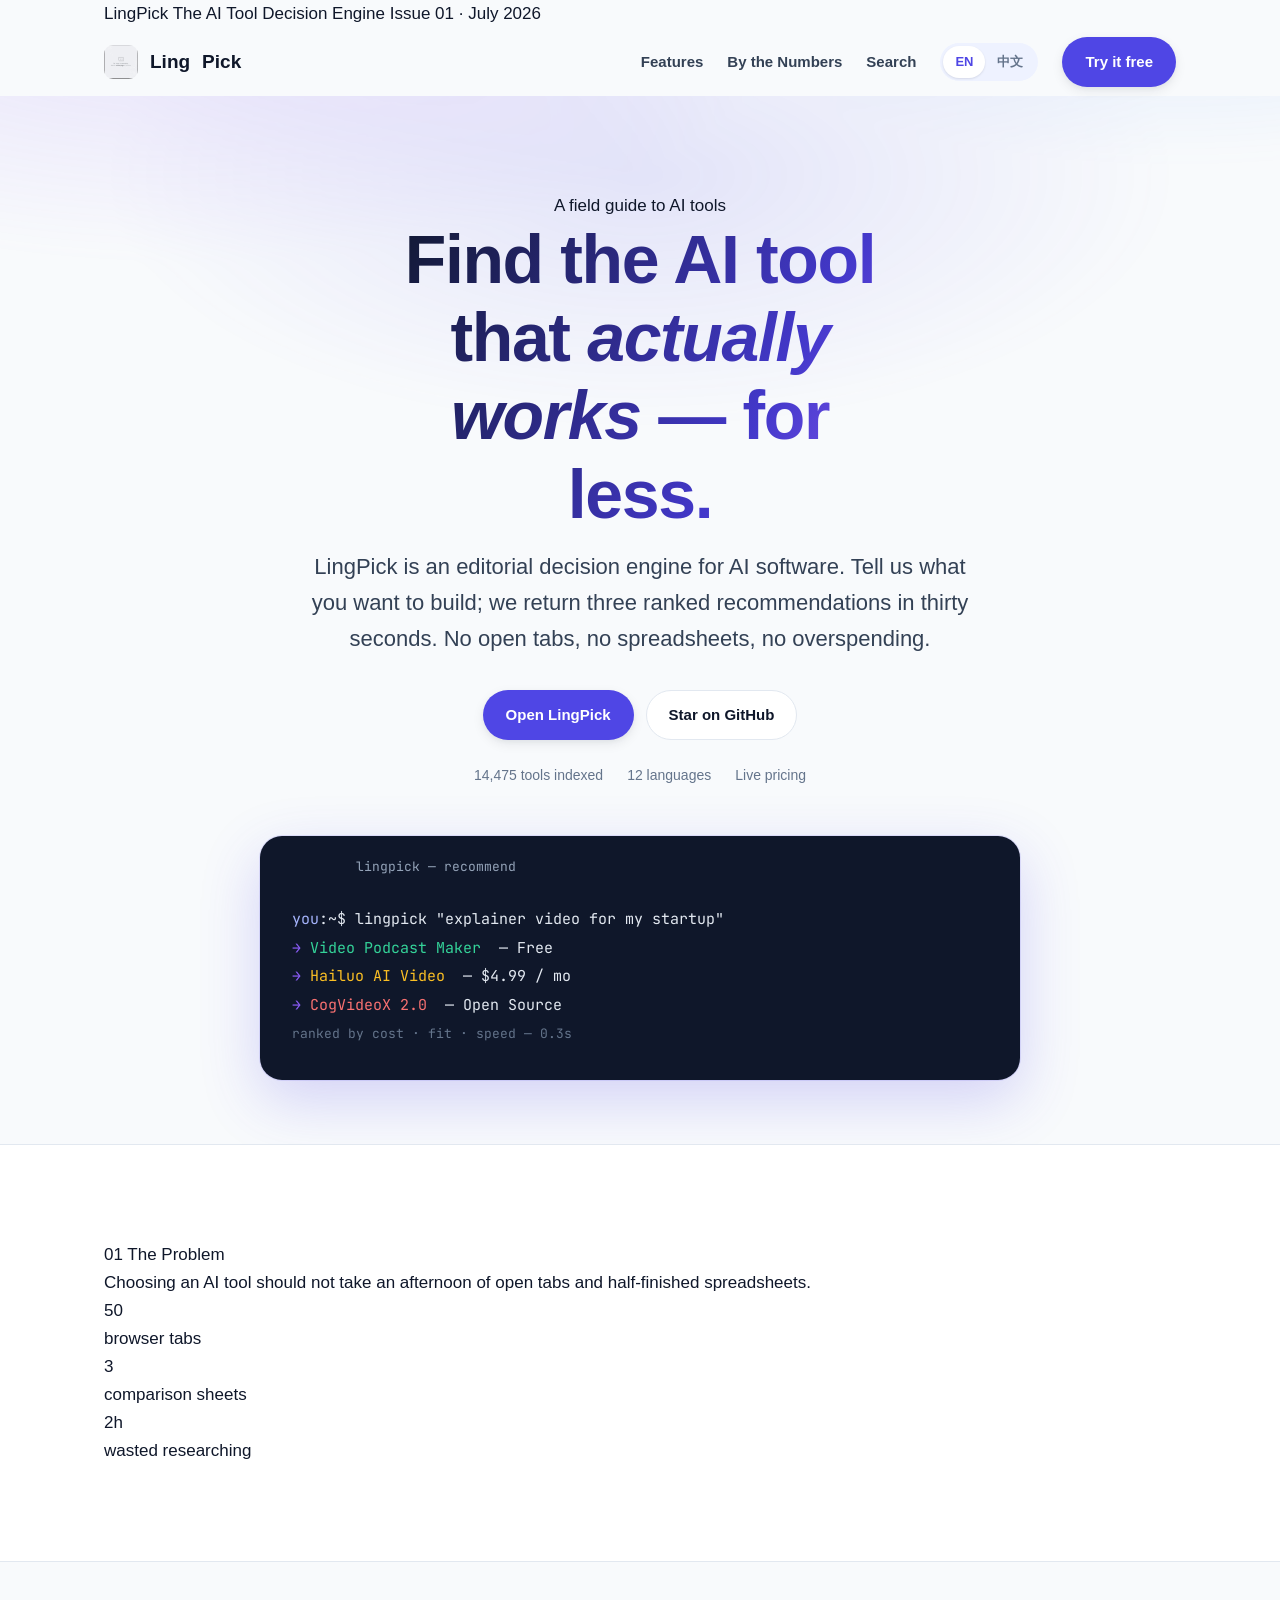
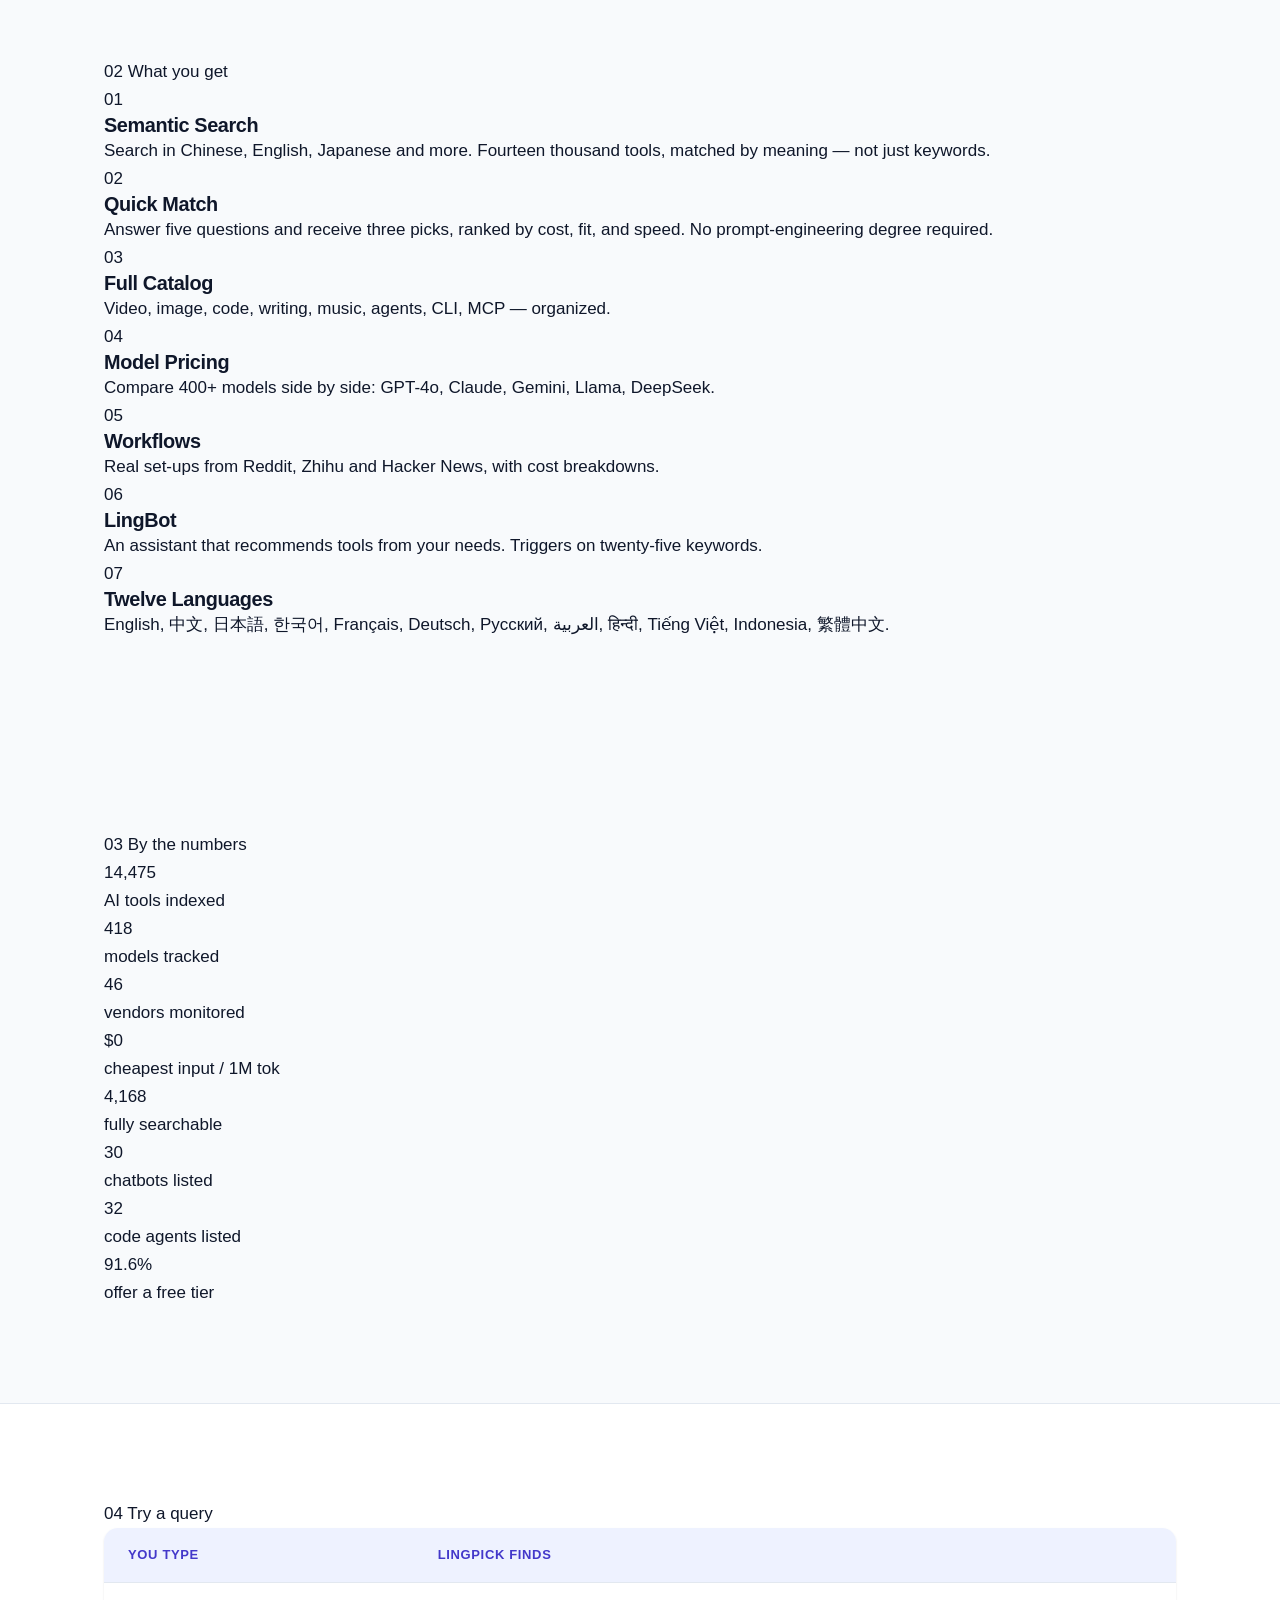
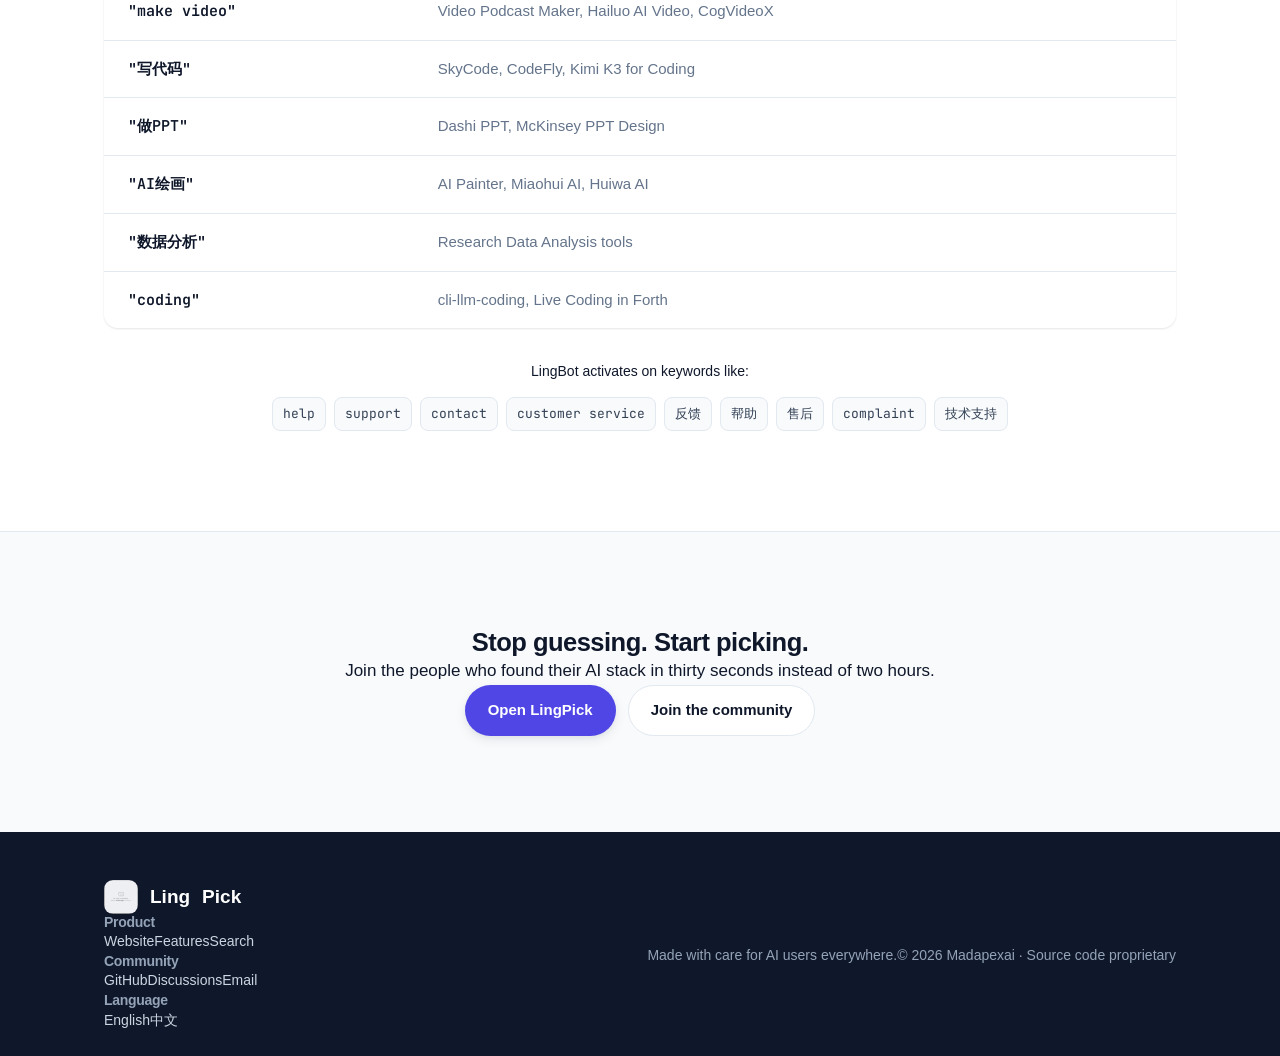
==== index.html @ 7d411f9d "Redesign: editorial magazine layout with anti-slop skills" ====
<!DOCTYPE html>
<html lang="en">
<head>
  <meta charset="UTF-8" />
  <meta name="viewport" content="width=device-width, initial-scale=1.0" />
  <title>LingPick — The AI Tool Decision Engine</title>
  <meta name="description" content="LingPick is an editorial guide to the AI tools that actually work. Search 14,000+ tools, compare 400+ model prices, and get ranked picks in 30 seconds." />
  <meta name="keywords" content="AI tools, AI directory, model pricing, Claude, GPT-4, Gemini, DeepSeek, AI agent, LingPick" />
  <meta name="author" content="Madapexai" />
  <meta name="color-scheme" content="light" />

  <meta property="og:type" content="website" />
  <meta property="og:site_name" content="LingPick" />
  <meta property="og:title" content="LingPick — The AI Tool Decision Engine" />
  <meta property="og:description" content="14,000+ AI tools. 30 seconds. Your perfect match. An editorial guide to the tools that actually work." />
  <meta property="og:url" content="https://madapexai.github.io/lingpick/" />
  <meta property="og:image" content="https://madapexai.github.io/lingpick/assets/img/logo.png" />
  <meta property="og:locale" content="en_US" />
  <meta name="twitter:card" content="summary_large_image" />
  <meta name="twitter:title" content="LingPick — The AI Tool Decision Engine" />
  <meta name="twitter:description" content="14,000+ AI tools. 30 seconds. Your perfect match." />
  <meta name="twitter:image" content="https://madapexai.github.io/lingpick/assets/img/logo.png" />
  <link rel="canonical" href="https://madapexai.github.io/lingpick/" />
  <link rel="icon" type="image/png" href="./assets/img/logo.png" />

  <link rel="preconnect" href="https://fonts.googleapis.com" />
  <link rel="preconnect" href="https://fonts.gstatic.com" crossorigin />
  <link href="https://fonts.googleapis.com/css2?family=Playfair+Display:ital,wght@0,500;0,700;0,800;0,900;1,500;1,700&family=Noto+Serif+SC:wght@600;700;900&family=JetBrains+Mono:wght@400;500&display=swap" rel="stylesheet" />
  <link rel="stylesheet" href="./assets/css/style.css" />
</head>
<body>
  <a class="skip-link" href="#main">Skip to content</a>

  <!-- Masthead -->
  <header class="masthead">
    <div class="container masthead-top">
      <span>LingPick</span>
      <span class="center">The AI Tool Decision Engine</span>
      <span>Issue 01 · July 2026</span>
    </div>
    <div class="container nav-inner">
      <a class="brand" href="./index.html" aria-label="LingPick home">
        <img src="./assets/img/logo.png" alt="LingPick logo" width="30" height="30" />
        Ling<b>Pick</b>
      </a>
      <nav class="nav-links" aria-label="Primary">
        <a class="link" href="#features">Features</a>
        <a class="link" href="#data">By the Numbers</a>
        <a class="link" href="#examples">Search</a>
        <span class="lang-switch" role="group" aria-label="Language">
          <a href="./index.html" class="active" aria-current="page">EN</a>
          <a href="./zh.html">中文</a>
        </span>
        <a class="btn btn-primary" href="https://madapexai.com" target="_blank" rel="noopener">Try it free</a>
      </nav>
    </div>
  </header>

  <main id="main">
    <!-- Hero -->
    <section class="hero">
      <div class="container">
        <span class="kicker reveal">A field guide to AI tools</span>
        <h1 class="reveal">Find the AI tool that <em>actually works</em> — for less.</h1>
        <p class="lede reveal">LingPick is an editorial decision engine for AI software. Tell us what you want to build; we return three ranked recommendations in thirty seconds. No open tabs, no spreadsheets, no overspending.</p>
        <div class="hero-cta reveal">
          <a class="btn btn-primary" href="https://madapexai.com" target="_blank" rel="noopener">Open LingPick</a>
          <a class="btn btn-ghost" href="https://github.com/Madapexai/lingpick" target="_blank" rel="noopener">Star on GitHub</a>
        </div>
        <div class="hero-meta reveal">
          <span>14,475 tools indexed</span>
          <span>12 languages</span>
          <span>Live pricing</span>
        </div>

        <!-- Faux-OS terminal -->
        <div class="terminal reveal" role="img" aria-label="Example LingPick recommendation">
          <div class="terminal-bar"><i></i><i></i><i></i><span class="title">lingpick — recommend</span></div>
          <div class="terminal-body">
            <span class="u">you</span>:~$ lingpick "explainer video for my startup"<br/>
            <span class="arrow">→</span> <span class="g1">Video Podcast Maker</span> &nbsp;— Free<br/>
            <span class="arrow">→</span> <span class="g2">Hailuo AI Video</span> &nbsp;— $4.99 / mo<br/>
            <span class="arrow">→</span> <span class="g3">CogVideoX 2.0</span> &nbsp;— Open Source<br/>
            <span class="note">ranked by cost · fit · speed — 0.3s</span>
          </div>
        </div>
      </div>
    </section>

    <!-- 01 Problem -->
    <section class="problem">
      <div class="container">
        <div class="section-label reveal"><span class="num">01</span> The Problem <span class="rule"></span></div>
        <p class="pull reveal">Choosing an AI tool should not take an afternoon of open tabs and half-finished spreadsheets.</p>
        <div class="stats-row reveal">
          <div><div class="big">50</div><div class="lbl">browser tabs</div></div>
          <div><div class="big">3</div><div class="lbl">comparison sheets</div></div>
          <div><div class="big">2h</div><div class="lbl">wasted researching</div></div>
        </div>
      </div>
    </section>

    <!-- 02 Features -->
    <section id="features" class="features">
      <div class="container">
        <div class="section-label reveal"><span class="num">02</span> What you get <span class="rule"></span></div>
        <div class="bento">
          <article class="card span3 reveal"><span class="ix">01</span><h3>Semantic Search</h3><p>Search in Chinese, English, Japanese and more. Fourteen thousand tools, matched by meaning — not just keywords.</p></article>
          <article class="card span3 reveal"><span class="ix">02</span><h3>Quick Match</h3><p>Answer five questions and receive three picks, ranked by cost, fit, and speed. No prompt-engineering degree required.</p></article>
          <article class="card span2 reveal"><span class="ix">03</span><h3>Full Catalog</h3><p>Video, image, code, writing, music, agents, CLI, MCP — organized.</p></article>
          <article class="card span2 reveal"><span class="ix">04</span><h3>Model Pricing</h3><p>Compare 400+ models side by side: GPT-4o, Claude, Gemini, Llama, DeepSeek.</p></article>
          <article class="card span2 reveal"><span class="ix">05</span><h3>Workflows</h3><p>Real set-ups from Reddit, Zhihu and Hacker News, with cost breakdowns.</p></article>
          <article class="card span3 reveal"><span class="ix">06</span><h3>LingBot</h3><p>An assistant that recommends tools from your needs. Triggers on twenty-five keywords.</p></article>
          <article class="card span3 reveal"><span class="ix">07</span><h3>Twelve Languages</h3><p>English, 中文, 日本語, 한국어, Français, Deutsch, Русский, العربية, हिन्दी, Tiếng Việt, Indonesia, 繁體中文.</p></article>
        </div>
      </div>
    </section>

    <!-- 03 Data band -->
    <section id="data" class="data-band">
      <div class="container">
        <div class="section-label reveal"><span class="num">03</span> By the numbers <span class="rule"></span></div>
        <div class="data-grid reveal">
          <div><div class="num">14,475</div><div class="cap">AI tools indexed</div></div>
          <div><div class="num">418</div><div class="cap">models tracked</div></div>
          <div><div class="num">46</div><div class="cap">vendors monitored</div></div>
          <div><div class="num">$0</div><div class="cap">cheapest input / 1M tok</div></div>
        </div>
        <div class="data-grid row2 reveal">
          <div><div class="num">4,168</div><div class="cap">fully searchable</div></div>
          <div><div class="num">30</div><div class="cap">chatbots listed</div></div>
          <div><div class="num">32</div><div class="cap">code agents listed</div></div>
          <div><div class="num">91.6%</div><div class="cap">offer a free tier</div></div>
        </div>
      </div>
    </section>

    <!-- 04 Examples -->
    <section id="examples" class="examples">
      <div class="container">
        <div class="section-label reveal"><span class="num">04</span> Try a query <span class="rule"></span></div>
        <div class="reveal">
          <table class="ex-table">
            <thead><tr><th>You type</th><th>LingPick finds</th></tr></thead>
            <tbody>
              <tr><td class="q">"make video"</td><td class="a">Video Podcast Maker, Hailuo AI Video, CogVideoX</td></tr>
              <tr><td class="q">"写代码"</td><td class="a">SkyCode, CodeFly, Kimi K3 for Coding</td></tr>
              <tr><td class="q">"做PPT"</td><td class="a">Dashi PPT, McKinsey PPT Design</td></tr>
              <tr><td class="q">"AI绘画"</td><td class="a">AI Painter, Miaohui AI, Huiwa AI</td></tr>
              <tr><td class="q">"数据分析"</td><td class="a">Research Data Analysis tools</td></tr>
              <tr><td class="q">"coding"</td><td class="a">cli-llm-coding, Live Coding in Forth</td></tr>
            </tbody>
          </table>
        </div>
        <div class="keywords reveal">
          <p style="color:var(--muted);margin-bottom:10px;font-size:14px;">LingBot activates on keywords like:</p>
          <span class="k">help</span><span class="k">support</span><span class="k">contact</span><span class="k">customer service</span><span class="k">反馈</span><span class="k">帮助</span><span class="k">售后</span><span class="k">complaint</span><span class="k">技术支持</span>
        </div>
      </div>
    </section>

    <!-- CTA -->
    <section class="cta">
      <div class="container">
        <div class="cta-inner reveal">
          <h2>Stop guessing. Start picking.</h2>
          <p>Join the people who found their AI stack in thirty seconds instead of two hours.</p>
          <div class="hero-cta">
            <a class="btn btn-primary" href="https://madapexai.com" target="_blank" rel="noopener">Open LingPick</a>
            <a class="btn btn-ghost" href="https://github.com/Madapexai/lingpick/discussions" target="_blank" rel="noopener">Join the community</a>
          </div>
        </div>
      </div>
    </section>
  </main>

  <footer class="footer">
    <div class="container">
      <div class="top">
        <a class="brand" href="./index.html"><img src="./assets/img/logo.png" alt="LingPick logo" width="26" height="26" /> Ling<b>Pick</b></a>
        <div class="cols">
          <div class="col"><h4>Product</h4><a href="https://madapexai.com" target="_blank" rel="noopener">Website</a><a href="#features">Features</a><a href="#examples">Search</a></div>
          <div class="col"><h4>Community</h4><a href="https://github.com/Madapexai/lingpick" target="_blank" rel="noopener">GitHub</a><a href="https://github.com/Madapexai/lingpick/discussions" target="_blank" rel="noopener">Discussions</a><a href="mailto:contact@madapexai.com">Email</a></div>
          <div class="col"><h4>Language</h4><a href="./index.html">English</a><a href="./zh.html">中文</a></div>
        </div>
      </div>
      <div class="rule"></div>
      <div class="bottom"><span>Made with care for AI users everywhere.</span><span>&copy; 2026 Madapexai &middot; Source code proprietary</span></div>
    </div>
  </footer>
  <script src="./assets/js/main.js"></script>
</body>
</html>
---- assets/css/style.css ----
/* =========================================================
   LingPick — Landing Page
   Design system built with UI Skills principles:
   - baseline-ui: consistent 8px spacing, clear type hierarchy
   - accessibility: semantic, focusable, high contrast
   - motion: transform/opacity only, reduced-motion safe
   ========================================================= */

:root {
  /* Color tokens */
  --indigo-600: #4F46E5;
  --indigo-500: #6366F1;
  --indigo-700: #4338CA;
  --violet-500: #8B5CF6;
  --blue-500: #3B82F6;
  --ink-900: #0F172A;
  --ink-700: #334155;
  --ink-500: #64748B;
  --ink-300: #CBD5E1;
  --paper: #FFFFFF;
  --bg: #F8FAFC;
  --bg-soft: #EEF2FF;
  --line: #E2E8F0;
  --success: #10B981;
  --warn: #F59E0B;

  /* Spacing scale (8px grid) */
  --s-1: 4px;
  --s-2: 8px;
  --s-3: 12px;
  --s-4: 16px;
  --s-5: 24px;
  --s-6: 32px;
  --s-7: 48px;
  --s-8: 64px;
  --s-9: 96px;

  --radius-sm: 8px;
  --radius: 14px;
  --radius-lg: 22px;
  --radius-full: 999px;

  --shadow-sm: 0 1px 2px rgba(15, 23, 42, .06), 0 1px 3px rgba(15, 23, 42, .05);
  --shadow-md: 0 4px 12px rgba(15, 23, 42, .08), 0 2px 4px rgba(15, 23, 42, .04);
  --shadow-lg: 0 18px 48px rgba(79, 70, 229, .16), 0 8px 20px rgba(15, 23, 42, .08);
  --shadow-glow: 0 0 0 1px rgba(79, 70, 229, .12), 0 20px 60px rgba(79, 70, 229, .22);

  --maxw: 1120px;
  --font: "Inter", -apple-system, BlinkMacSystemFont, "Segoe UI", "PingFang SC",
    "Hiragino Sans GB", "Microsoft YaHei", "Noto Sans CJK SC", sans-serif;
  --mono: "JetBrains Mono", "SFMono-Regular", Menlo, Consolas, monospace;
}

/* ---------- Reset ---------- */
*, *::before, *::after { box-sizing: border-box; }
html { -webkit-text-size-adjust: 100%; scroll-behavior: smooth; }
@media (prefers-reduced-motion: reduce) {
  html { scroll-behavior: auto; }
}
body {
  margin: 0;
  font-family: var(--font);
  color: var(--ink-900);
  background: var(--bg);
  line-height: 1.65;
  font-size: 17px;
  -webkit-font-smoothing: antialiased;
  text-rendering: optimizeLegibility;
}
img { max-width: 100%; display: block; }
a { color: inherit; text-decoration: none; }
h1, h2, h3, h4 { margin: 0; line-height: 1.15; letter-spacing: -0.02em; font-weight: 800; }
p { margin: 0; }
ul { margin: 0; padding: 0; list-style: none; }

/* ---------- Accessibility ---------- */
.skip-link {
  position: absolute; left: var(--s-3); top: -100px;
  background: var(--indigo-600); color: #fff; padding: var(--s-2) var(--s-4);
  border-radius: var(--radius-sm); z-index: 200; transition: top .2s ease;
}
.skip-link:focus { top: var(--s-3); }
:focus-visible {
  outline: 3px solid var(--indigo-500);
  outline-offset: 2px;
  border-radius: 6px;
}
.visually-hidden {
  position: absolute; width: 1px; height: 1px; padding: 0; margin: -1px;
  overflow: hidden; clip: rect(0 0 0 0); white-space: nowrap; border: 0;
}

/* ---------- Layout ---------- */
.container { max-width: var(--maxw); margin: 0 auto; padding: 0 var(--s-5); }
section { padding: var(--s-9) 0; }
.section-head { max-width: 720px; margin: 0 auto var(--s-7); text-align: center; }
.eyebrow {
  display: inline-flex; align-items: center; gap: var(--s-2);
  font-size: 13px; font-weight: 700; letter-spacing: .08em; text-transform: uppercase;
  color: var(--indigo-600); background: var(--bg-soft);
  padding: var(--s-2) var(--s-3); border-radius: var(--radius-full);
}

/* ---------- Navbar ---------- */
.nav {
  position: sticky; top: 0; z-index: 100;
  backdrop-filter: saturate(180%) blur(12px);
  background: rgba(248, 250, 252, .82);
  border-bottom: 1px solid rgba(226, 232, 240, .7);
}
.nav-inner { display: flex; align-items: center; justify-content: space-between; height: 68px; }
.brand { display: flex; align-items: center; gap: var(--s-3); font-weight: 800; font-size: 19px; }
.brand img { width: 34px; height: 34px; border-radius: 9px; }
.brand .dot { color: var(--indigo-600); }
.nav-links { display: flex; align-items: center; gap: var(--s-5); }
.nav-links a.link { font-size: 15px; font-weight: 600; color: var(--ink-700); transition: color .18s ease; }
.nav-links a.link:hover { color: var(--indigo-600); }
.lang-switch { display: inline-flex; background: var(--bg-soft); border-radius: var(--radius-full); padding: 3px; }
.lang-switch a {
  font-size: 13px; font-weight: 700; padding: 5px 12px; border-radius: var(--radius-full);
  color: var(--ink-500); transition: all .18s ease;
}
.lang-switch a.active { background: #fff; color: var(--indigo-600); box-shadow: var(--shadow-sm); }
.btn {
  display: inline-flex; align-items: center; justify-content: center; gap: var(--s-2);
  font-weight: 700; font-size: 15px; padding: 12px 22px; border-radius: var(--radius-full);
  cursor: pointer; border: 1px solid transparent; transition: transform .15s ease, box-shadow .2s ease, background .2s ease;
}
.btn-primary { background: var(--indigo-600); color: #fff; box-shadow: var(--shadow-md); }
.btn-primary:hover { background: var(--indigo-700); transform: translateY(-1px); box-shadow: var(--shadow-lg); }
.btn-ghost { background: #fff; color: var(--ink-900); border-color: var(--line); }
.btn-ghost:hover { border-color: var(--indigo-500); color: var(--indigo-600); }

/* ---------- Hero ---------- */
.hero { position: relative; overflow: hidden; padding: var(--s-9) 0 var(--s-8); text-align: center; }
.hero::before {
  content: ""; position: absolute; inset: -20% -10% auto -10%; height: 720px; z-index: -1;
  background:
    radial-gradient(60% 60% at 20% 10%, rgba(139, 92, 246, .18), transparent 70%),
    radial-gradient(55% 55% at 85% 0%, rgba(59, 130, 246, .18), transparent 70%),
    radial-gradient(50% 50% at 50% 40%, rgba(79, 70, 229, .12), transparent 70%);
  filter: blur(8px);
}
.hero-badge {
  display: inline-flex; align-items: center; gap: var(--s-2); margin-bottom: var(--s-5);
  background: #fff; border: 1px solid var(--line); padding: 7px 15px; border-radius: var(--radius-full);
  font-size: 14px; font-weight: 600; color: var(--ink-700); box-shadow: var(--shadow-sm);
}
.hero-badge b { color: var(--indigo-600); }
.hero h1 {
  font-size: clamp(38px, 6vw, 68px);
  background: linear-gradient(120deg, var(--ink-900), var(--indigo-700) 70%, var(--violet-500));
  -webkit-background-clip: text; background-clip: text; color: transparent;
  margin: 0 auto var(--s-4); max-width: 14ch;
}
.hero .lede { font-size: clamp(18px, 2.4vw, 22px); color: var(--ink-700); max-width: 56ch; margin: 0 auto var(--s-6); }
.hero-cta { display: flex; gap: var(--s-3); justify-content: center; flex-wrap: wrap; }
.hero-meta { margin-top: var(--s-5); font-size: 14px; color: var(--ink-500); display: flex; gap: var(--s-5); justify-content: center; flex-wrap: wrap; }
.hero-meta span { display: inline-flex; align-items: center; gap: 6px; }
.hero-meta .ok { color: var(--success); font-weight: 700; }

/* ---------- Demo terminal ---------- */
.terminal {
  max-width: 760px; margin: var(--s-7) auto 0;
  background: #0F172A; border-radius: var(--radius-lg); padding: var(--s-2);
  box-shadow: var(--shadow-glow); text-align: left;
}
.terminal-bar { display: flex; align-items: center; gap: var(--s-2); padding: var(--s-3) var(--s-4); }
.terminal-bar i { width: 12px; height: 12px; border-radius: 50%; display: inline-block; }
.t-red { background: #FF5F56; } .t-yellow { background: #FFBD2E; } .t-green { background: #27C93F; }
.terminal-bar .title { margin-left: var(--s-3); color: #94A3B8; font-size: 13px; font-family: var(--mono); }
.terminal-body { font-family: var(--mono); font-size: 15px; padding: var(--s-4) var(--s-5) var(--s-5); color: #E2E8F0; line-height: 1.9; }
.terminal-body .u { color: #A5B4FC; }
.terminal-body .arrow { color: var(--violet-500); }
.terminal-body .g1 { color: #34D399; } .terminal-body .g2 { color: #FBBF24; } .terminal-body .g3 { color: #F87171; }
.terminal-body .note { color: #64748B; font-size: 13px; }
.type-cursor::after { content: "▋"; color: var(--indigo-500); animation: blink 1s steps(2) infinite; }
@keyframes blink { 50% { opacity: 0; } }

/* ---------- Problem ---------- */
.problem { background: #fff; border-top: 1px solid var(--line); border-bottom: 1px solid var(--line); }
.problem-grid { display: grid; grid-template-columns: repeat(3, 1fr); gap: var(--s-5); }
.stat-card {
  background: var(--bg); border: 1px solid var(--line); border-radius: var(--radius);
  padding: var(--s-5); text-align: center;
}
.stat-card .big { font-size: 44px; font-weight: 800; color: var(--ink-900); line-height: 1; }
.stat-card .lbl { color: var(--ink-500); font-size: 15px; margin-top: var(--s-2); }
.problem-quote { text-align: center; font-size: clamp(20px, 3vw, 26px); font-weight: 700; color: var(--ink-700); max-width: 22ch; margin: var(--s-7) auto 0; }
.problem-quote b { color: var(--indigo-600); }

/* ---------- Features ---------- */
.features-grid { display: grid; grid-template-columns: repeat(3, 1fr); gap: var(--s-5); }
.feature {
  background: #fff; border: 1px solid var(--line); border-radius: var(--radius-lg);
  padding: var(--s-6); transition: transform .2s ease, box-shadow .25s ease, border-color .2s ease;
}
.feature:hover { transform: translateY(-4px); box-shadow: var(--shadow-lg); border-color: rgba(79,70,229,.3); }
.feature .ico {
  width: 48px; height: 48px; border-radius: 12px; display: grid; place-items: center;
  background: linear-gradient(135deg, var(--indigo-600), var(--violet-500)); color: #fff; font-size: 22px;
  margin-bottom: var(--s-4); box-shadow: var(--shadow-md);
}
.feature h3 { font-size: 19px; margin-bottom: var(--s-2); }
.feature p { color: var(--ink-500); font-size: 15px; }

/* ---------- Stats band ---------- */
.stats-band { background: linear-gradient(120deg, var(--indigo-700), var(--violet-500)); color: #fff; border-radius: var(--radius-lg); }
.stats-band .container { padding-top: var(--s-7); padding-bottom: var(--s-7); }
.stats-band .grid { display: grid; grid-template-columns: repeat(4, 1fr); gap: var(--s-5); text-align: center; }
.stats-band .num { font-size: clamp(34px, 4.5vw, 48px); font-weight: 800; line-height: 1; }
.stats-band .cap { font-size: 14px; opacity: .9; margin-top: var(--s-2); }
.stats-band .row2 { display: grid; grid-template-columns: repeat(4, 1fr); gap: var(--s-5); text-align: center; margin-top: var(--s-6); padding-top: var(--s-6); border-top: 1px solid rgba(255,255,255,.18); }

/* ---------- Search examples ---------- */
.examples { background: #fff; border-top: 1px solid var(--line); border-bottom: 1px solid var(--line); }
.ex-table { width: 100%; border-collapse: collapse; overflow: hidden; border-radius: var(--radius); box-shadow: var(--shadow-sm); }
.ex-table th, .ex-table td { text-align: left; padding: var(--s-4) var(--s-5); border-bottom: 1px solid var(--line); font-size: 15px; }
.ex-table th { background: var(--bg-soft); color: var(--indigo-700); font-size: 13px; text-transform: uppercase; letter-spacing: .05em; }
.ex-table td.q { font-family: var(--mono); color: var(--ink-900); font-weight: 600; }
.ex-table td.a { color: var(--ink-500); }
.ex-table tr:last-child td { border-bottom: 0; }
.ex-table tbody tr:hover { background: var(--bg); }
.keywords { margin-top: var(--s-6); text-align: center; }
.keywords .k {
  display: inline-block; font-family: var(--mono); font-size: 13px; color: var(--ink-700);
  background: var(--bg); border: 1px solid var(--line); border-radius: var(--radius-sm);
  padding: 5px 10px; margin: 4px;
}

/* ---------- CTA ---------- */
.cta { text-align: center; }
.cta-card {
  background: linear-gradient(120deg, #0F172A, #312E81); color: #fff; border-radius: var(--radius-lg);
  padding: var(--s-9) var(--s-6); box-shadow: var(--shadow-lg); position: relative; overflow: hidden;
}
.cta-card::after {
  content: ""; position: absolute; right: -60px; top: -60px; width: 240px; height: 240px;
  background: radial-gradient(circle, rgba(139,92,246,.5), transparent 70%); filter: blur(10px);
}
.cta-card h2 { font-size: clamp(28px, 4vw, 40px); margin-bottom: var(--s-4); }
.cta-card p { color: #CBD5E1; max-width: 50ch; margin: 0 auto var(--s-6); font-size: 18px; }
.cta-card .hero-cta .btn-primary { background: #fff; color: var(--indigo-700); }
.cta-card .hero-cta .btn-primary:hover { background: var(--bg-soft); }
.cta-card .hero-cta .btn-ghost { background: transparent; color: #fff; border-color: rgba(255,255,255,.4); }

/* ---------- Footer ---------- */
.footer { background: #0F172A; color: #94A3B8; padding: var(--s-7) 0 var(--s-5); font-size: 14px; }
.footer .container { display: flex; flex-wrap: wrap; gap: var(--s-5); justify-content: space-between; align-items: center; }
.footer .brand { color: #fff; }
.footer a { color: #CBD5E1; }
.footer a:hover { color: #fff; }
.footer .links { display: flex; gap: var(--s-5); flex-wrap: wrap; }

/* ---------- Scroll reveal ---------- */
.reveal { opacity: 0; transform: translateY(18px); transition: opacity .6s ease, transform .6s ease; }
.reveal.in { opacity: 1; transform: none; }
@media (prefers-reduced-motion: reduce) {
  .reveal { opacity: 1; transform: none; transition: none; }
  .hero-badge, .feature { transition: none; }
}

/* ---------- Responsive ---------- */
@media (max-width: 860px) {
  .problem-grid, .features-grid, .stats-band .grid, .stats-band .row2 { grid-template-columns: 1fr 1fr; }
  .nav-links a.link { display: none; }
}
@media (max-width: 560px) {
  body { font-size: 16px; }
  section { padding: var(--s-8) 0; }
  .problem-grid, .features-grid, .stats-band .grid, .stats-band .row2 { grid-template-columns: 1fr; }
  .hero h1 { font-size: 40px; }
  .ex-table th, .ex-table td { padding: var(--s-3); font-size: 14px; }
}
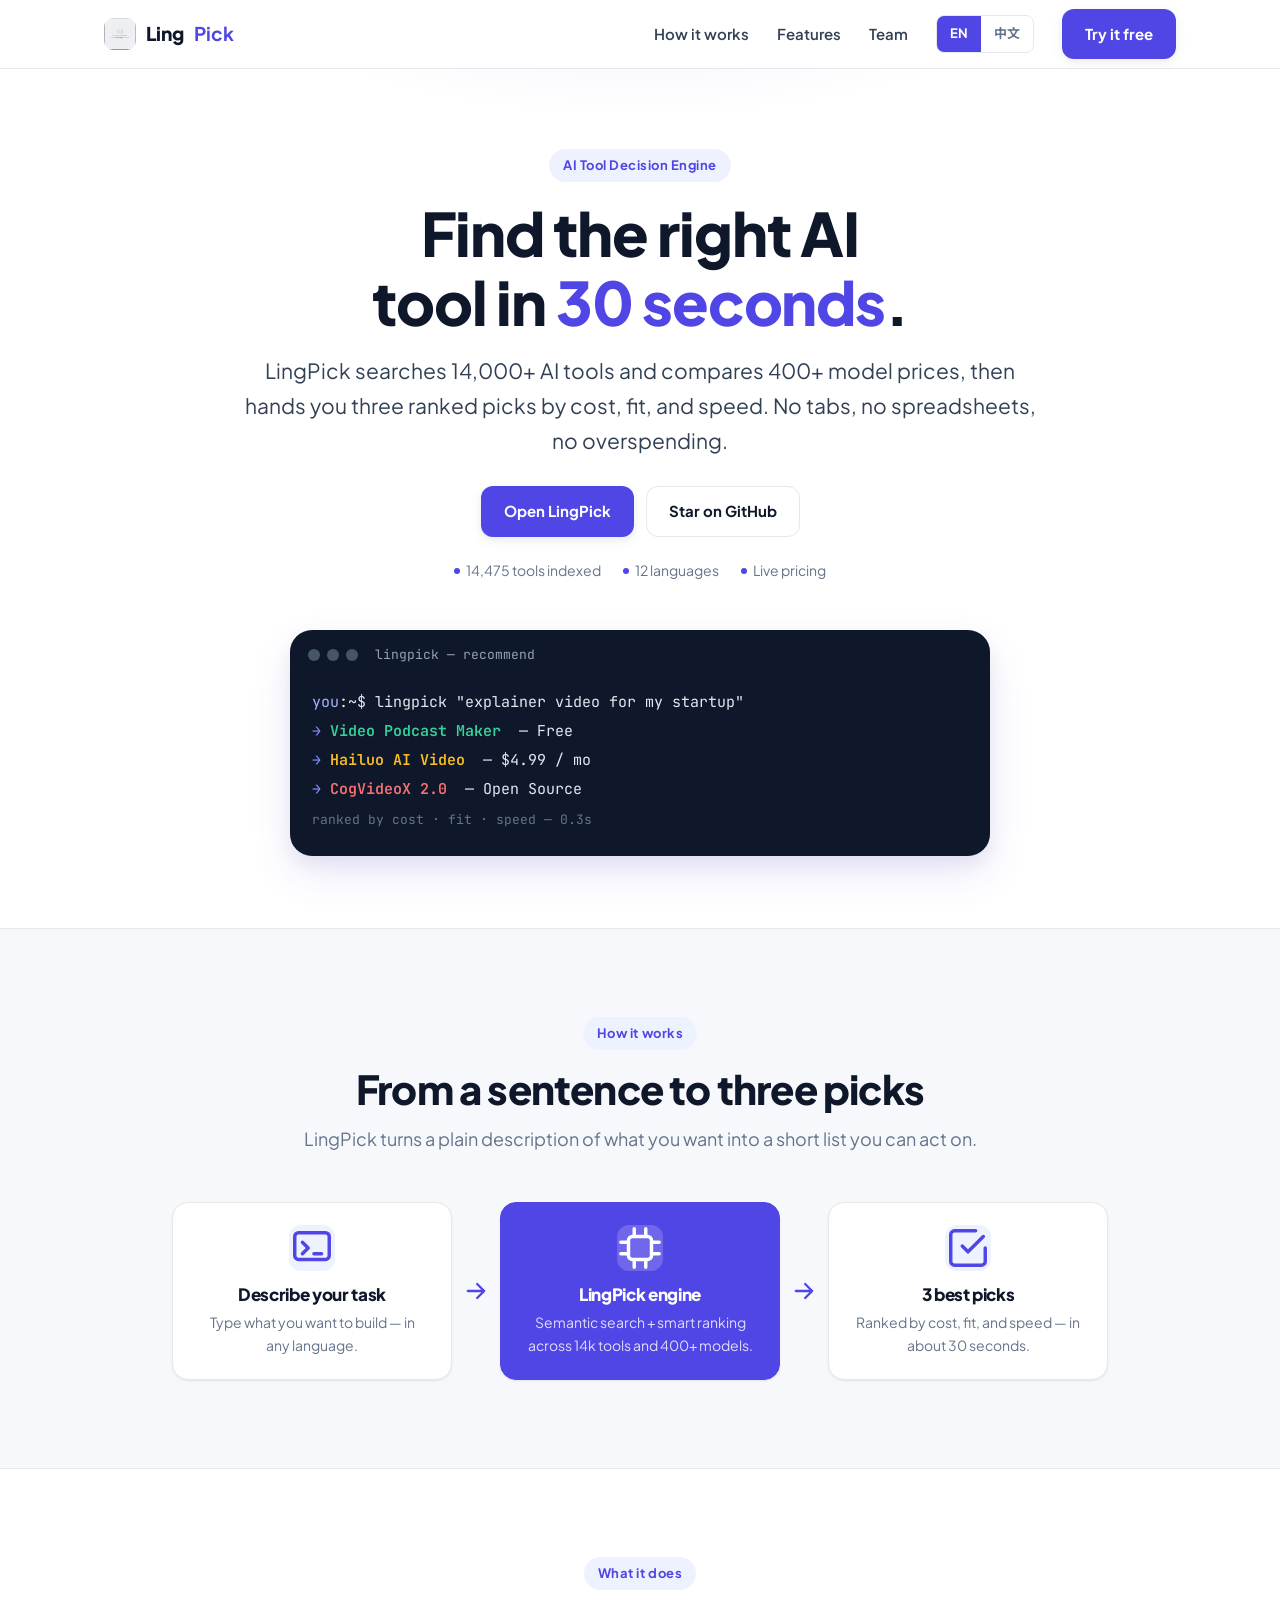
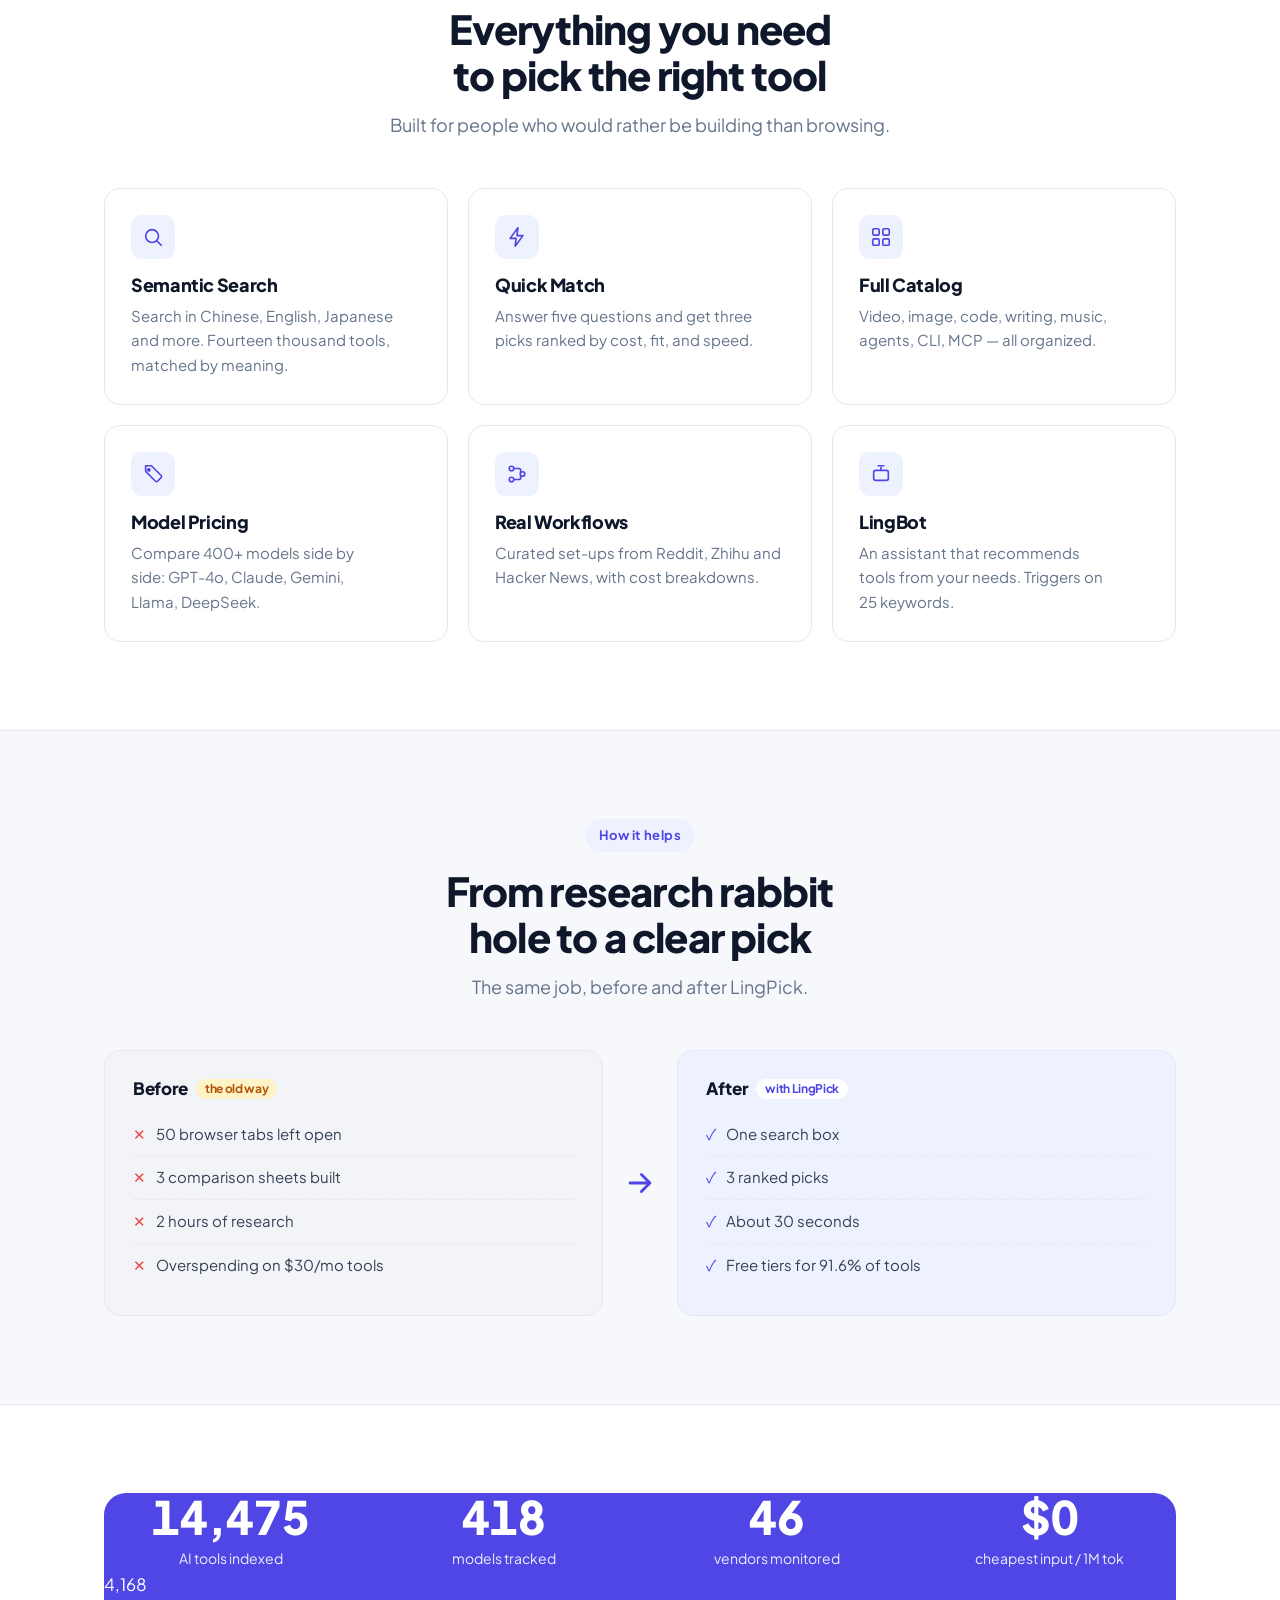
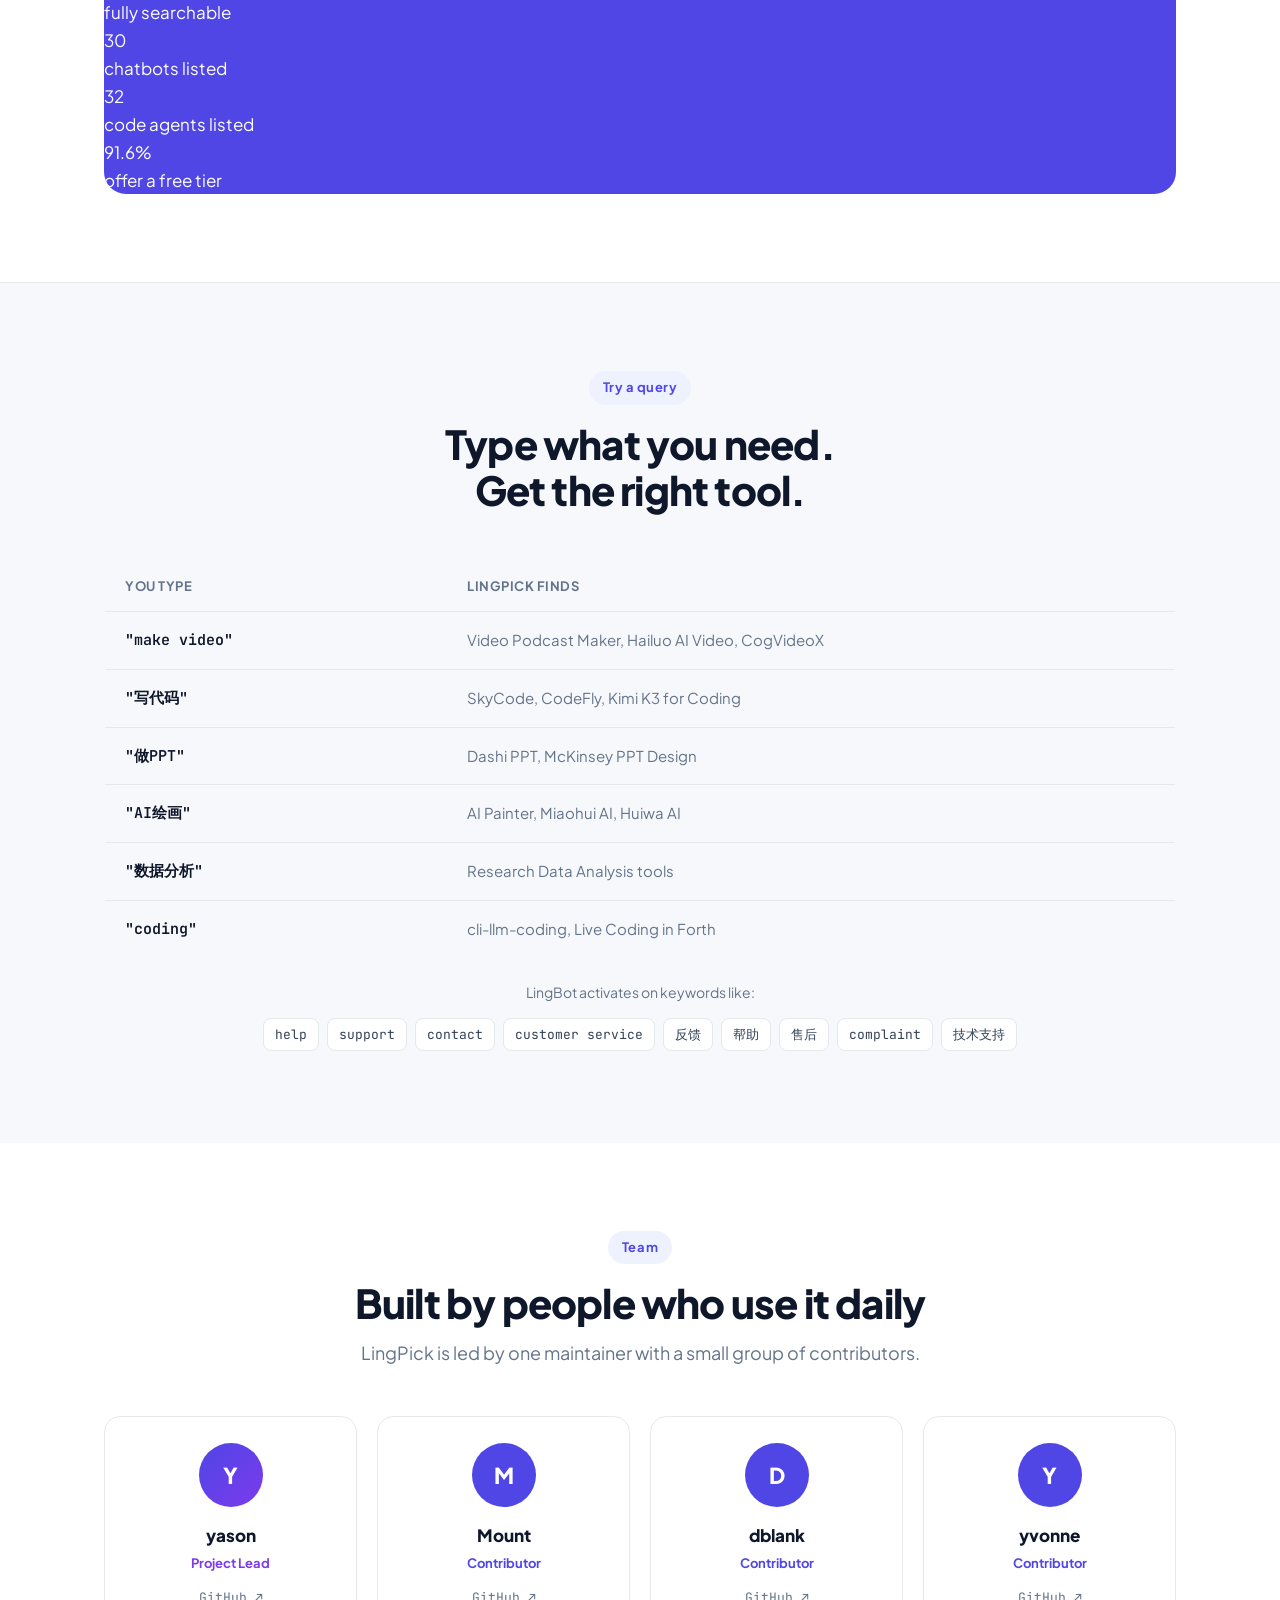
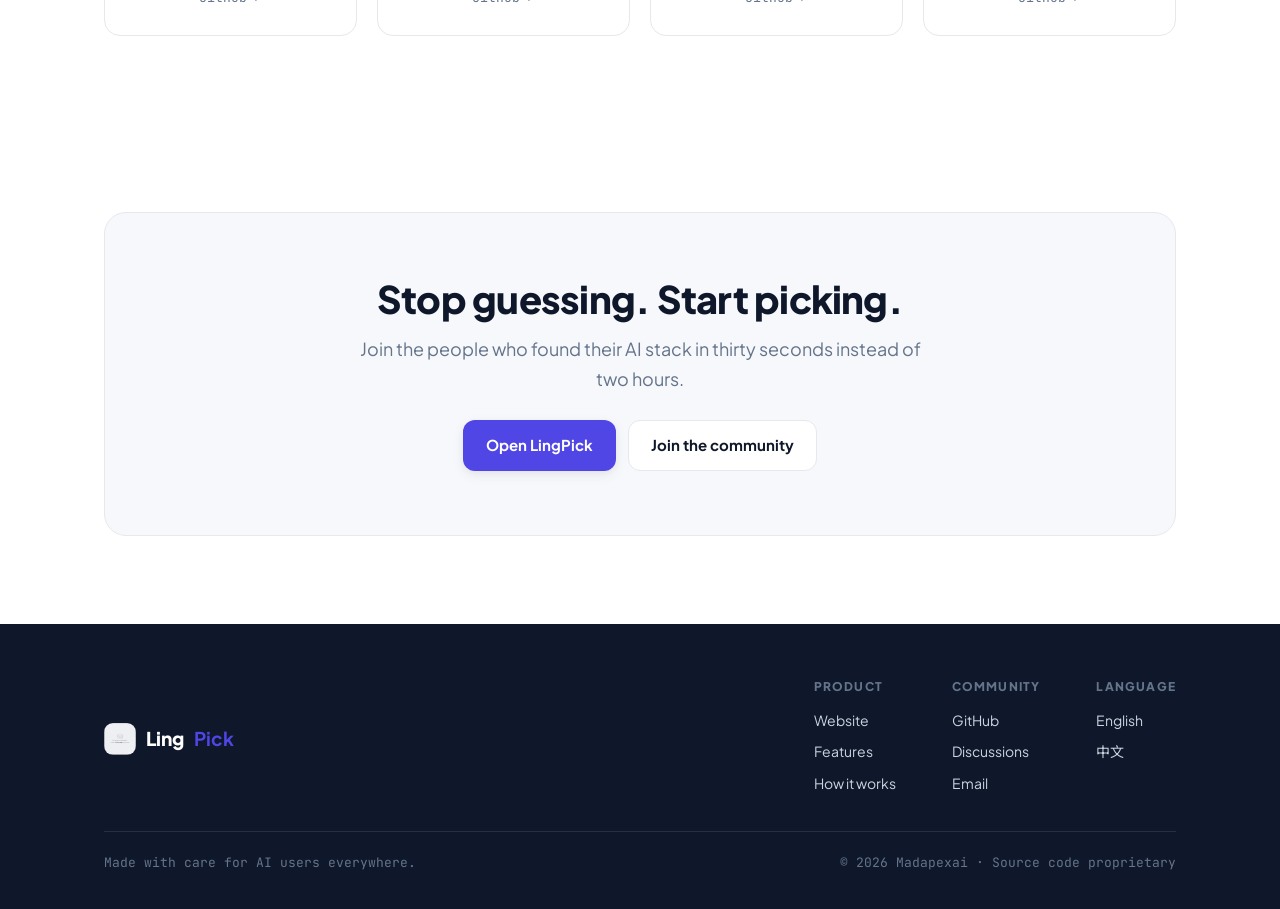
==== commit 20043f44: "Redesign: clean modern layout, pipeline diagram, before/after, team section, responsive H5" ====
--- a/index.html
+++ b/index.html
@@ -4,7 +4,7 @@
   <meta charset="UTF-8" />
   <meta name="viewport" content="width=device-width, initial-scale=1.0" />
   <title>LingPick — The AI Tool Decision Engine</title>
-  <meta name="description" content="LingPick is an editorial guide to the AI tools that actually work. Search 14,000+ tools, compare 400+ model prices, and get ranked picks in 30 seconds." />
+  <meta name="description" content="LingPick helps you find the right AI tool in 30 seconds. Search 14,000+ tools, compare 400+ model prices, and get ranked picks by cost, fit, and speed." />
   <meta name="keywords" content="AI tools, AI directory, model pricing, Claude, GPT-4, Gemini, DeepSeek, AI agent, LingPick" />
   <meta name="author" content="Madapexai" />
   <meta name="color-scheme" content="light" />
@@ -12,7 +12,7 @@
   <meta property="og:type" content="website" />
   <meta property="og:site_name" content="LingPick" />
   <meta property="og:title" content="LingPick — The AI Tool Decision Engine" />
-  <meta property="og:description" content="14,000+ AI tools. 30 seconds. Your perfect match. An editorial guide to the tools that actually work." />
+  <meta property="og:description" content="14,000+ AI tools. 30 seconds. Your perfect match. Find the right AI tool without the research rabbit hole." />
   <meta property="og:url" content="https://madapexai.github.io/lingpick/" />
   <meta property="og:image" content="https://madapexai.github.io/lingpick/assets/img/logo.png" />
   <meta property="og:locale" content="en_US" />
@@ -25,28 +25,22 @@
 
   <link rel="preconnect" href="https://fonts.googleapis.com" />
   <link rel="preconnect" href="https://fonts.gstatic.com" crossorigin />
-  <link href="https://fonts.googleapis.com/css2?family=Playfair+Display:ital,wght@0,500;0,700;0,800;0,900;1,500;1,700&family=Noto+Serif+SC:wght@600;700;900&family=JetBrains+Mono:wght@400;500&display=swap" rel="stylesheet" />
+  <link href="https://fonts.googleapis.com/css2?family=Plus+Jakarta+Sans:wght@400;500;600;700;800&family=Noto+Sans+SC:wght@400;500;700&family=JetBrains+Mono:wght@400;500&display=swap" rel="stylesheet" />
   <link rel="stylesheet" href="./assets/css/style.css" />
 </head>
 <body>
   <a class="skip-link" href="#main">Skip to content</a>
 
-  <!-- Masthead -->
-  <header class="masthead">
-    <div class="container masthead-top">
-      <span>LingPick</span>
-      <span class="center">The AI Tool Decision Engine</span>
-      <span>Issue 01 · July 2026</span>
-    </div>
+  <header class="nav">
     <div class="container nav-inner">
       <a class="brand" href="./index.html" aria-label="LingPick home">
-        <img src="./assets/img/logo.png" alt="LingPick logo" width="30" height="30" />
+        <img src="./assets/img/logo.png" alt="LingPick logo" width="32" height="32" />
         Ling<b>Pick</b>
       </a>
       <nav class="nav-links" aria-label="Primary">
+        <a class="link" href="#how">How it works</a>
         <a class="link" href="#features">Features</a>
-        <a class="link" href="#data">By the Numbers</a>
-        <a class="link" href="#examples">Search</a>
+        <a class="link" href="#team">Team</a>
         <span class="lang-switch" role="group" aria-label="Language">
           <a href="./index.html" class="active" aria-current="page">EN</a>
           <a href="./zh.html">中文</a>
@@ -60,20 +54,19 @@
     <!-- Hero -->
     <section class="hero">
       <div class="container">
-        <span class="kicker reveal">A field guide to AI tools</span>
-        <h1 class="reveal">Find the AI tool that <em>actually works</em> — for less.</h1>
-        <p class="lede reveal">LingPick is an editorial decision engine for AI software. Tell us what you want to build; we return three ranked recommendations in thirty seconds. No open tabs, no spreadsheets, no overspending.</p>
+        <span class="eyebrow reveal">AI Tool Decision Engine</span>
+        <h1 class="reveal">Find the right AI tool in <em>30 seconds</em>.</h1>
+        <p class="lede reveal">LingPick searches 14,000+ AI tools and compares 400+ model prices, then hands you three ranked picks by cost, fit, and speed. No tabs, no spreadsheets, no overspending.</p>
         <div class="hero-cta reveal">
           <a class="btn btn-primary" href="https://madapexai.com" target="_blank" rel="noopener">Open LingPick</a>
           <a class="btn btn-ghost" href="https://github.com/Madapexai/lingpick" target="_blank" rel="noopener">Star on GitHub</a>
         </div>
         <div class="hero-meta reveal">
-          <span>14,475 tools indexed</span>
-          <span>12 languages</span>
-          <span>Live pricing</span>
-        </div>
-
-        <!-- Faux-OS terminal -->
+          <span><span class="dot"></span> 14,475 tools indexed</span>
+          <span><span class="dot"></span> 12 languages</span>
+          <span><span class="dot"></span> Live pricing</span>
+        </div>
+
         <div class="terminal reveal" role="img" aria-label="Example LingPick recommendation">
           <div class="terminal-bar"><i></i><i></i><i></i><span class="title">lingpick — recommend</span></div>
           <div class="terminal-body">
@@ -87,58 +80,144 @@
       </div>
     </section>
 
-    <!-- 01 Problem -->
-    <section class="problem">
-      <div class="container">
-        <div class="section-label reveal"><span class="num">01</span> The Problem <span class="rule"></span></div>
-        <p class="pull reveal">Choosing an AI tool should not take an afternoon of open tabs and half-finished spreadsheets.</p>
-        <div class="stats-row reveal">
-          <div><div class="big">50</div><div class="lbl">browser tabs</div></div>
-          <div><div class="big">3</div><div class="lbl">comparison sheets</div></div>
-          <div><div class="big">2h</div><div class="lbl">wasted researching</div></div>
-        </div>
-      </div>
-    </section>
-
-    <!-- 02 Features -->
-    <section id="features" class="features">
-      <div class="container">
-        <div class="section-label reveal"><span class="num">02</span> What you get <span class="rule"></span></div>
-        <div class="bento">
-          <article class="card span3 reveal"><span class="ix">01</span><h3>Semantic Search</h3><p>Search in Chinese, English, Japanese and more. Fourteen thousand tools, matched by meaning — not just keywords.</p></article>
-          <article class="card span3 reveal"><span class="ix">02</span><h3>Quick Match</h3><p>Answer five questions and receive three picks, ranked by cost, fit, and speed. No prompt-engineering degree required.</p></article>
-          <article class="card span2 reveal"><span class="ix">03</span><h3>Full Catalog</h3><p>Video, image, code, writing, music, agents, CLI, MCP — organized.</p></article>
-          <article class="card span2 reveal"><span class="ix">04</span><h3>Model Pricing</h3><p>Compare 400+ models side by side: GPT-4o, Claude, Gemini, Llama, DeepSeek.</p></article>
-          <article class="card span2 reveal"><span class="ix">05</span><h3>Workflows</h3><p>Real set-ups from Reddit, Zhihu and Hacker News, with cost breakdowns.</p></article>
-          <article class="card span3 reveal"><span class="ix">06</span><h3>LingBot</h3><p>An assistant that recommends tools from your needs. Triggers on twenty-five keywords.</p></article>
-          <article class="card span3 reveal"><span class="ix">07</span><h3>Twelve Languages</h3><p>English, 中文, 日本語, 한국어, Français, Deutsch, Русский, العربية, हिन्दी, Tiếng Việt, Indonesia, 繁體中文.</p></article>
-        </div>
-      </div>
-    </section>
-
-    <!-- 03 Data band -->
-    <section id="data" class="data-band">
-      <div class="container">
-        <div class="section-label reveal"><span class="num">03</span> By the numbers <span class="rule"></span></div>
-        <div class="data-grid reveal">
-          <div><div class="num">14,475</div><div class="cap">AI tools indexed</div></div>
-          <div><div class="num">418</div><div class="cap">models tracked</div></div>
-          <div><div class="num">46</div><div class="cap">vendors monitored</div></div>
-          <div><div class="num">$0</div><div class="cap">cheapest input / 1M tok</div></div>
-        </div>
-        <div class="data-grid row2 reveal">
-          <div><div class="num">4,168</div><div class="cap">fully searchable</div></div>
-          <div><div class="num">30</div><div class="cap">chatbots listed</div></div>
-          <div><div class="num">32</div><div class="cap">code agents listed</div></div>
-          <div><div class="num">91.6%</div><div class="cap">offer a free tier</div></div>
-        </div>
-      </div>
-    </section>
-
-    <!-- 04 Examples -->
-    <section id="examples" class="examples">
-      <div class="container">
-        <div class="section-label reveal"><span class="num">04</span> Try a query <span class="rule"></span></div>
+    <!-- How it works -->
+    <section id="how" style="background:var(--bg-soft);border-top:1px solid var(--line);border-bottom:1px solid var(--line);">
+      <div class="container">
+        <div class="section-head reveal">
+          <span class="eyebrow">How it works</span>
+          <h2>From a sentence to three picks</h2>
+          <p>LingPick turns a plain description of what you want into a short list you can act on.</p>
+        </div>
+        <div class="pipeline reveal">
+          <div class="pipe-node">
+            <div class="ico" aria-hidden="true">
+              <svg viewBox="0 0 24 24" fill="none" stroke="currentColor" stroke-width="1.8" stroke-linecap="round" stroke-linejoin="round"><rect x="3" y="4" width="18" height="14" rx="2"/><path d="M7 9l3 3-3 3M13 15h4"/></svg>
+            </div>
+            <h3>Describe your task</h3>
+            <p>Type what you want to build — in any language.</p>
+          </div>
+          <div class="pipe-arrow" aria-hidden="true"><svg viewBox="0 0 24 24" fill="none" stroke="currentColor" stroke-width="2" stroke-linecap="round" stroke-linejoin="round"><path d="M5 12h14M13 6l6 6-6 6"/></svg></div>
+          <div class="pipe-node accent">
+            <div class="ico" aria-hidden="true">
+              <svg viewBox="0 0 24 24" fill="none" stroke="currentColor" stroke-width="1.8" stroke-linecap="round" stroke-linejoin="round"><rect x="6" y="6" width="12" height="12" rx="2"/><path d="M9 2v3M15 2v3M9 19v3M15 19v3M2 9h3M2 15h3M19 9h3M19 15h3"/></svg>
+            </div>
+            <h3>LingPick engine</h3>
+            <p>Semantic search + smart ranking across 14k tools and 400+ models.</p>
+          </div>
+          <div class="pipe-arrow" aria-hidden="true"><svg viewBox="0 0 24 24" fill="none" stroke="currentColor" stroke-width="2" stroke-linecap="round" stroke-linejoin="round"><path d="M5 12h14M13 6l6 6-6 6"/></svg></div>
+          <div class="pipe-node">
+            <div class="ico" aria-hidden="true">
+              <svg viewBox="0 0 24 24" fill="none" stroke="currentColor" stroke-width="1.8" stroke-linecap="round" stroke-linejoin="round"><path d="M9 11l3 3 8-8"/><path d="M21 12v7a2 2 0 0 1-2 2H5a2 2 0 0 1-2-2V5a2 2 0 0 1 2-2h11"/></svg>
+            </div>
+            <h3>3 best picks</h3>
+            <p>Ranked by cost, fit, and speed — in about 30 seconds.</p>
+          </div>
+        </div>
+      </div>
+    </section>
+
+    <!-- Features -->
+    <section id="features">
+      <div class="container">
+        <div class="section-head reveal">
+          <span class="eyebrow">What it does</span>
+          <h2>Everything you need to pick the right tool</h2>
+          <p>Built for people who would rather be building than browsing.</p>
+        </div>
+        <div class="features-grid">
+          <article class="card reveal">
+            <div class="ico" aria-hidden="true"><svg viewBox="0 0 24 24" fill="none" stroke="currentColor" stroke-width="1.8" stroke-linecap="round" stroke-linejoin="round"><circle cx="11" cy="11" r="7"/><path d="M21 21l-4.3-4.3"/></svg></div>
+            <h3>Semantic Search</h3>
+            <p>Search in Chinese, English, Japanese and more. Fourteen thousand tools, matched by meaning.</p>
+          </article>
+          <article class="card reveal">
+            <div class="ico" aria-hidden="true"><svg viewBox="0 0 24 24" fill="none" stroke="currentColor" stroke-width="1.8" stroke-linecap="round" stroke-linejoin="round"><path d="M13 2L4.5 13.5H11l-1 8.5 8.5-11.5H12l1-8.5z"/></svg></div>
+            <h3>Quick Match</h3>
+            <p>Answer five questions and get three picks ranked by cost, fit, and speed.</p>
+          </article>
+          <article class="card reveal">
+            <div class="ico" aria-hidden="true"><svg viewBox="0 0 24 24" fill="none" stroke="currentColor" stroke-width="1.8" stroke-linecap="round" stroke-linejoin="round"><rect x="3" y="3" width="7" height="7" rx="1.5"/><rect x="14" y="3" width="7" height="7" rx="1.5"/><rect x="3" y="14" width="7" height="7" rx="1.5"/><rect x="14" y="14" width="7" height="7" rx="1.5"/></svg></div>
+            <h3>Full Catalog</h3>
+            <p>Video, image, code, writing, music, agents, CLI, MCP — all organized.</p>
+          </article>
+          <article class="card reveal">
+            <div class="ico" aria-hidden="true"><svg viewBox="0 0 24 24" fill="none" stroke="currentColor" stroke-width="1.8" stroke-linecap="round" stroke-linejoin="round"><path d="M20.6 13.4 11 3.8A2 2 0 0 0 9.6 3H4v5.6a2 2 0 0 0 .8 1.4l9.6 9.6a2 2 0 0 0 2.8 0l3.6-3.6a2 2 0 0 0 0-2.6z"/><circle cx="7.5" cy="7.5" r="1.2" fill="currentColor"/></svg></div>
+            <h3>Model Pricing</h3>
+            <p>Compare 400+ models side by side: GPT-4o, Claude, Gemini, Llama, DeepSeek.</p>
+          </article>
+          <article class="card reveal">
+            <div class="ico" aria-hidden="true"><svg viewBox="0 0 24 24" fill="none" stroke="currentColor" stroke-width="1.8" stroke-linecap="round" stroke-linejoin="round"><circle cx="6" cy="6" r="2.5"/><circle cx="6" cy="18" r="2.5"/><circle cx="18" cy="12" r="2.5"/><path d="M8.5 6H14a2 2 0 0 1 2 2v2.5M8.5 18H14a2 2 0 0 0 2-2v-2.5"/></svg></div>
+            <h3>Real Workflows</h3>
+            <p>Curated set-ups from Reddit, Zhihu and Hacker News, with cost breakdowns.</p>
+          </article>
+          <article class="card reveal">
+            <div class="ico" aria-hidden="true"><svg viewBox="0 0 24 24" fill="none" stroke="currentColor" stroke-width="1.8" stroke-linecap="round" stroke-linejoin="round"><rect x="4" y="8" width="16" height="11" rx="2"/><path d="M12 8V5M9 3h6"/></svg></div>
+            <h3>LingBot</h3>
+            <p>An assistant that recommends tools from your needs. Triggers on 25 keywords.</p>
+          </article>
+        </div>
+      </div>
+    </section>
+
+    <!-- How it helps -->
+    <section style="background:var(--bg-soft);border-top:1px solid var(--line);border-bottom:1px solid var(--line);">
+      <div class="container">
+        <div class="section-head reveal">
+          <span class="eyebrow">How it helps</span>
+          <h2>From research rabbit hole to a clear pick</h2>
+          <p>The same job, before and after LingPick.</p>
+        </div>
+        <div class="compare reveal">
+          <div class="panel before">
+            <h3>Before <span class="tag">the old way</span></h3>
+            <ul>
+              <li><span class="x" aria-hidden="true">✕</span> 50 browser tabs left open</li>
+              <li><span class="x" aria-hidden="true">✕</span> 3 comparison sheets built</li>
+              <li><span class="x" aria-hidden="true">✕</span> 2 hours of research</li>
+              <li><span class="x" aria-hidden="true">✕</span> Overspending on $30/mo tools</li>
+            </ul>
+          </div>
+          <div class="compare-arrow" aria-hidden="true"><svg viewBox="0 0 24 24" fill="none" stroke="currentColor" stroke-width="2" stroke-linecap="round" stroke-linejoin="round"><path d="M5 12h14M13 6l6 6-6 6"/></svg></div>
+          <div class="panel after">
+            <h3>After <span class="tag">with LingPick</span></h3>
+            <ul>
+              <li><span class="check" aria-hidden="true">✓</span> One search box</li>
+              <li><span class="check" aria-hidden="true">✓</span> 3 ranked picks</li>
+              <li><span class="check" aria-hidden="true">✓</span> About 30 seconds</li>
+              <li><span class="check" aria-hidden="true">✓</span> Free tiers for 91.6% of tools</li>
+            </ul>
+          </div>
+        </div>
+      </div>
+    </section>
+
+    <!-- Stats -->
+    <section>
+      <div class="container">
+        <div class="stats-band reveal">
+          <div class="stats-grid">
+            <div><div class="num">14,475</div><div class="cap">AI tools indexed</div></div>
+            <div><div class="num">418</div><div class="cap">models tracked</div></div>
+            <div><div class="num">46</div><div class="cap">vendors monitored</div></div>
+            <div><div class="num">$0</div><div class="cap">cheapest input / 1M tok</div></div>
+          </div>
+          <div class="row2">
+            <div><div class="num">4,168</div><div class="cap">fully searchable</div></div>
+            <div><div class="num">30</div><div class="cap">chatbots listed</div></div>
+            <div><div class="num">32</div><div class="cap">code agents listed</div></div>
+            <div><div class="num">91.6%</div><div class="cap">offer a free tier</div></div>
+          </div>
+        </div>
+      </div>
+    </section>
+
+    <!-- Examples -->
+    <section id="examples" style="background:var(--bg-soft);border-top:1px solid var(--line);">
+      <div class="container">
+        <div class="section-head reveal">
+          <span class="eyebrow">Try a query</span>
+          <h2>Type what you need. Get the right tool.</h2>
+        </div>
         <div class="reveal">
           <table class="ex-table">
             <thead><tr><th>You type</th><th>LingPick finds</th></tr></thead>
@@ -159,10 +238,47 @@
       </div>
     </section>
 
+    <!-- Team -->
+    <section id="team">
+      <div class="container">
+        <div class="section-head reveal">
+          <span class="eyebrow">Team</span>
+          <h2>Built by people who use it daily</h2>
+          <p>LingPick is led by one maintainer with a small group of contributors.</p>
+        </div>
+        <div class="team-grid reveal">
+          <div class="member lead">
+            <div class="avatar" aria-hidden="true">Y</div>
+            <div class="name">yason</div>
+            <div class="role">Project Lead</div>
+            <a class="gh" href="https://github.com/yason" target="_blank" rel="noopener">GitHub ↗</a>
+          </div>
+          <div class="member">
+            <div class="avatar" aria-hidden="true">M</div>
+            <div class="name">Mount</div>
+            <div class="role">Contributor</div>
+            <a class="gh" href="https://github.com/Mount" target="_blank" rel="noopener">GitHub ↗</a>
+          </div>
+          <div class="member">
+            <div class="avatar" aria-hidden="true">D</div>
+            <div class="name">dblank</div>
+            <div class="role">Contributor</div>
+            <a class="gh" href="https://github.com/dblank" target="_blank" rel="noopener">GitHub ↗</a>
+          </div>
+          <div class="member">
+            <div class="avatar" aria-hidden="true">Y</div>
+            <div class="name">yvonne</div>
+            <div class="role">Contributor</div>
+            <a class="gh" href="https://github.com/yvonne" target="_blank" rel="noopener">GitHub ↗</a>
+          </div>
+        </div>
+      </div>
+    </section>
+
     <!-- CTA -->
     <section class="cta">
       <div class="container">
-        <div class="cta-inner reveal">
+        <div class="cta-card reveal">
           <h2>Stop guessing. Start picking.</h2>
           <p>Join the people who found their AI stack in thirty seconds instead of two hours.</p>
           <div class="hero-cta">
@@ -177,9 +293,9 @@
   <footer class="footer">
     <div class="container">
       <div class="top">
-        <a class="brand" href="./index.html"><img src="./assets/img/logo.png" alt="LingPick logo" width="26" height="26" /> Ling<b>Pick</b></a>
+        <a class="brand" href="./index.html"><img src="./assets/img/logo.png" alt="LingPick logo" width="28" height="28" /> Ling<b>Pick</b></a>
         <div class="cols">
-          <div class="col"><h4>Product</h4><a href="https://madapexai.com" target="_blank" rel="noopener">Website</a><a href="#features">Features</a><a href="#examples">Search</a></div>
+          <div class="col"><h4>Product</h4><a href="https://madapexai.com" target="_blank" rel="noopener">Website</a><a href="#features">Features</a><a href="#how">How it works</a></div>
           <div class="col"><h4>Community</h4><a href="https://github.com/Madapexai/lingpick" target="_blank" rel="noopener">GitHub</a><a href="https://github.com/Madapexai/lingpick/discussions" target="_blank" rel="noopener">Discussions</a><a href="mailto:contact@madapexai.com">Email</a></div>
           <div class="col"><h4>Language</h4><a href="./index.html">English</a><a href="./zh.html">中文</a></div>
         </div>
--- a/assets/css/style.css
+++ b/assets/css/style.css
@@ -1,274 +1,236 @@
 /* =========================================================
-   LingPick — Landing Page
-   Design system built with UI Skills principles:
-   - baseline-ui: consistent 8px spacing, clear type hierarchy
-   - accessibility: semantic, focusable, high contrast
-   - motion: transform/opacity only, reduced-motion safe
+   LingPick — Clean modern landing page
+   "Normal but nice": clear hierarchy, one brand accent,
+   no slop (no glow gradients, no emoji clutter, soft shadows).
+   Built leaning on ibelick/ui-skills baseline-ui + taste-skill.
    ========================================================= */
 
 :root {
-  /* Color tokens */
-  --indigo-600: #4F46E5;
-  --indigo-500: #6366F1;
+  --indigo: #4F46E5;
   --indigo-700: #4338CA;
-  --violet-500: #8B5CF6;
-  --blue-500: #3B82F6;
-  --ink-900: #0F172A;
-  --ink-700: #334155;
-  --ink-500: #64748B;
-  --ink-300: #CBD5E1;
-  --paper: #FFFFFF;
-  --bg: #F8FAFC;
-  --bg-soft: #EEF2FF;
-  --line: #E2E8F0;
-  --success: #10B981;
-  --warn: #F59E0B;
-
-  /* Spacing scale (8px grid) */
-  --s-1: 4px;
-  --s-2: 8px;
-  --s-3: 12px;
-  --s-4: 16px;
-  --s-5: 24px;
-  --s-6: 32px;
-  --s-7: 48px;
-  --s-8: 64px;
-  --s-9: 96px;
-
-  --radius-sm: 8px;
-  --radius: 14px;
+  --indigo-50: #EEF2FF;
+  --indigo-100: #E0E7FF;
+
+  --ink: #0F172A;
+  --ink-2: #334155;
+  --muted: #64748B;
+  --line: #E6E8EC;
+  --line-soft: #F0F1F4;
+
+  --bg: #FFFFFF;
+  --bg-soft: #F7F8FB;
+  --bg-tint: #F3F4F8;
+
+  --radius: 16px;
   --radius-lg: 22px;
-  --radius-full: 999px;
-
-  --shadow-sm: 0 1px 2px rgba(15, 23, 42, .06), 0 1px 3px rgba(15, 23, 42, .05);
-  --shadow-md: 0 4px 12px rgba(15, 23, 42, .08), 0 2px 4px rgba(15, 23, 42, .04);
-  --shadow-lg: 0 18px 48px rgba(79, 70, 229, .16), 0 8px 20px rgba(15, 23, 42, .08);
-  --shadow-glow: 0 0 0 1px rgba(79, 70, 229, .12), 0 20px 60px rgba(79, 70, 229, .22);
+  --shadow-sm: 0 1px 2px rgba(15,23,42,.05), 0 1px 3px rgba(15,23,42,.04);
+  --shadow-md: 0 4px 14px rgba(15,23,42,.06), 0 2px 6px rgba(15,23,42,.04);
+  --shadow-lg: 0 18px 40px rgba(79,70,229,.12), 0 8px 20px rgba(15,23,42,.06);
 
   --maxw: 1120px;
-  --font: "Inter", -apple-system, BlinkMacSystemFont, "Segoe UI", "PingFang SC",
-    "Hiragino Sans GB", "Microsoft YaHei", "Noto Sans CJK SC", sans-serif;
+  --readw: 720px;
+
+  --font: "Plus Jakarta Sans", "Inter", -apple-system, BlinkMacSystemFont, "Segoe UI",
+    "PingFang SC", "Hiragino Sans GB", "Microsoft YaHei", "Noto Sans SC", sans-serif;
   --mono: "JetBrains Mono", "SFMono-Regular", Menlo, Consolas, monospace;
 }
 
-/* ---------- Reset ---------- */
 *, *::before, *::after { box-sizing: border-box; }
 html { -webkit-text-size-adjust: 100%; scroll-behavior: smooth; }
-@media (prefers-reduced-motion: reduce) {
-  html { scroll-behavior: auto; }
-}
+@media (prefers-reduced-motion: reduce) { html { scroll-behavior: auto; } }
 body {
-  margin: 0;
-  font-family: var(--font);
-  color: var(--ink-900);
-  background: var(--bg);
-  line-height: 1.65;
-  font-size: 17px;
-  -webkit-font-smoothing: antialiased;
-  text-rendering: optimizeLegibility;
+  margin: 0; background: var(--bg); color: var(--ink-2);
+  font-family: var(--font); font-size: 17px; line-height: 1.65;
+  -webkit-font-smoothing: antialiased; text-rendering: optimizeLegibility;
 }
 img { max-width: 100%; display: block; }
 a { color: inherit; text-decoration: none; }
-h1, h2, h3, h4 { margin: 0; line-height: 1.15; letter-spacing: -0.02em; font-weight: 800; }
-p { margin: 0; }
+h1, h2, h3, h4 { margin: 0; color: var(--ink); font-weight: 800; line-height: 1.15;
+  letter-spacing: -.02em; text-wrap: balance; }
+p { margin: 0; text-wrap: pretty; }
 ul { margin: 0; padding: 0; list-style: none; }
 
-/* ---------- Accessibility ---------- */
-.skip-link {
-  position: absolute; left: var(--s-3); top: -100px;
-  background: var(--indigo-600); color: #fff; padding: var(--s-2) var(--s-4);
-  border-radius: var(--radius-sm); z-index: 200; transition: top .2s ease;
-}
-.skip-link:focus { top: var(--s-3); }
-:focus-visible {
-  outline: 3px solid var(--indigo-500);
-  outline-offset: 2px;
-  border-radius: 6px;
-}
-.visually-hidden {
-  position: absolute; width: 1px; height: 1px; padding: 0; margin: -1px;
-  overflow: hidden; clip: rect(0 0 0 0); white-space: nowrap; border: 0;
-}
-
-/* ---------- Layout ---------- */
-.container { max-width: var(--maxw); margin: 0 auto; padding: 0 var(--s-5); }
-section { padding: var(--s-9) 0; }
-.section-head { max-width: 720px; margin: 0 auto var(--s-7); text-align: center; }
-.eyebrow {
-  display: inline-flex; align-items: center; gap: var(--s-2);
-  font-size: 13px; font-weight: 700; letter-spacing: .08em; text-transform: uppercase;
-  color: var(--indigo-600); background: var(--bg-soft);
-  padding: var(--s-2) var(--s-3); border-radius: var(--radius-full);
-}
-
-/* ---------- Navbar ---------- */
-.nav {
-  position: sticky; top: 0; z-index: 100;
-  backdrop-filter: saturate(180%) blur(12px);
-  background: rgba(248, 250, 252, .82);
-  border-bottom: 1px solid rgba(226, 232, 240, .7);
-}
+/* accessibility */
+.skip-link { position: absolute; left: 12px; top: -120px; z-index: 300;
+  background: var(--ink); color: #fff; padding: 10px 16px; border-radius: 8px; transition: top .2s ease; }
+.skip-link:focus { top: 12px; }
+:focus-visible { outline: 3px solid var(--indigo); outline-offset: 3px; border-radius: 4px; }
+
+/* layout */
+.container { max-width: var(--maxw); margin: 0 auto; padding: 0 24px; }
+section { padding: 88px 0; }
+.section-head { max-width: 680px; margin: 0 auto 48px; text-align: center; }
+.eyebrow { display: inline-flex; align-items: center; gap: 8px; font-size: 13px;
+  font-weight: 700; letter-spacing: .04em; color: var(--indigo); background: var(--indigo-50);
+  padding: 6px 14px; border-radius: 999px; margin-bottom: 16px; }
+.section-head h2 { font-size: clamp(28px, 4vw, 40px); }
+.section-head p { color: var(--muted); margin-top: 12px; font-size: 18px; }
+
+/* nav */
+.nav { position: sticky; top: 0; z-index: 100; background: rgba(255,255,255,.82);
+  backdrop-filter: saturate(180%) blur(12px); border-bottom: 1px solid var(--line); }
 .nav-inner { display: flex; align-items: center; justify-content: space-between; height: 68px; }
-.brand { display: flex; align-items: center; gap: var(--s-3); font-weight: 800; font-size: 19px; }
-.brand img { width: 34px; height: 34px; border-radius: 9px; }
-.brand .dot { color: var(--indigo-600); }
-.nav-links { display: flex; align-items: center; gap: var(--s-5); }
-.nav-links a.link { font-size: 15px; font-weight: 600; color: var(--ink-700); transition: color .18s ease; }
-.nav-links a.link:hover { color: var(--indigo-600); }
-.lang-switch { display: inline-flex; background: var(--bg-soft); border-radius: var(--radius-full); padding: 3px; }
-.lang-switch a {
-  font-size: 13px; font-weight: 700; padding: 5px 12px; border-radius: var(--radius-full);
-  color: var(--ink-500); transition: all .18s ease;
-}
-.lang-switch a.active { background: #fff; color: var(--indigo-600); box-shadow: var(--shadow-sm); }
-.btn {
-  display: inline-flex; align-items: center; justify-content: center; gap: var(--s-2);
-  font-weight: 700; font-size: 15px; padding: 12px 22px; border-radius: var(--radius-full);
-  cursor: pointer; border: 1px solid transparent; transition: transform .15s ease, box-shadow .2s ease, background .2s ease;
-}
-.btn-primary { background: var(--indigo-600); color: #fff; box-shadow: var(--shadow-md); }
+.brand { display: flex; align-items: center; gap: 10px; font-weight: 800; font-size: 19px; color: var(--ink); }
+.brand img { width: 32px; height: 32px; border-radius: 9px; }
+.brand b { color: var(--indigo); }
+.nav-links { display: flex; align-items: center; gap: 28px; }
+.nav-links a.link { font-size: 15px; font-weight: 600; color: var(--ink-2); transition: color .15s ease; }
+.nav-links a.link:hover { color: var(--indigo); }
+.lang-switch { display: inline-flex; border: 1px solid var(--line); border-radius: 8px; overflow: hidden; }
+.lang-switch a { font-size: 13px; font-weight: 700; padding: 7px 13px; color: var(--muted); }
+.lang-switch a.active { background: var(--indigo); color: #fff; }
+.btn { display: inline-flex; align-items: center; justify-content: center; gap: 8px;
+  font-family: var(--font); font-weight: 700; font-size: 15px; padding: 12px 22px;
+  border-radius: 12px; border: 1px solid transparent; cursor: pointer;
+  transition: transform .15s ease, box-shadow .2s ease, background .2s ease; }
+.btn-primary { background: var(--indigo); color: #fff; box-shadow: var(--shadow-md); }
 .btn-primary:hover { background: var(--indigo-700); transform: translateY(-1px); box-shadow: var(--shadow-lg); }
-.btn-ghost { background: #fff; color: var(--ink-900); border-color: var(--line); }
-.btn-ghost:hover { border-color: var(--indigo-500); color: var(--indigo-600); }
-
-/* ---------- Hero ---------- */
-.hero { position: relative; overflow: hidden; padding: var(--s-9) 0 var(--s-8); text-align: center; }
-.hero::before {
-  content: ""; position: absolute; inset: -20% -10% auto -10%; height: 720px; z-index: -1;
-  background:
-    radial-gradient(60% 60% at 20% 10%, rgba(139, 92, 246, .18), transparent 70%),
-    radial-gradient(55% 55% at 85% 0%, rgba(59, 130, 246, .18), transparent 70%),
-    radial-gradient(50% 50% at 50% 40%, rgba(79, 70, 229, .12), transparent 70%);
-  filter: blur(8px);
-}
-.hero-badge {
-  display: inline-flex; align-items: center; gap: var(--s-2); margin-bottom: var(--s-5);
-  background: #fff; border: 1px solid var(--line); padding: 7px 15px; border-radius: var(--radius-full);
-  font-size: 14px; font-weight: 600; color: var(--ink-700); box-shadow: var(--shadow-sm);
-}
-.hero-badge b { color: var(--indigo-600); }
-.hero h1 {
-  font-size: clamp(38px, 6vw, 68px);
-  background: linear-gradient(120deg, var(--ink-900), var(--indigo-700) 70%, var(--violet-500));
-  -webkit-background-clip: text; background-clip: text; color: transparent;
-  margin: 0 auto var(--s-4); max-width: 14ch;
-}
-.hero .lede { font-size: clamp(18px, 2.4vw, 22px); color: var(--ink-700); max-width: 56ch; margin: 0 auto var(--s-6); }
-.hero-cta { display: flex; gap: var(--s-3); justify-content: center; flex-wrap: wrap; }
-.hero-meta { margin-top: var(--s-5); font-size: 14px; color: var(--ink-500); display: flex; gap: var(--s-5); justify-content: center; flex-wrap: wrap; }
+.btn-ghost { background: #fff; color: var(--ink); border-color: var(--line); }
+.btn-ghost:hover { border-color: var(--indigo); color: var(--indigo); }
+
+/* hero */
+.hero { padding: 80px 0 72px; text-align: center; position: relative; overflow: hidden; }
+.hero::before { content: ""; position: absolute; inset: -10% 0 auto 0; height: 420px; z-index: -1;
+  background: radial-gradient(50% 60% at 50% -10%, rgba(79,70,229,.10), transparent 70%); }
+.hero h1 { font-size: clamp(36px, 6vw, 60px); max-width: 16ch; margin: 0 auto 18px; }
+.hero h1 em { font-style: normal; color: var(--indigo); }
+.hero .lede { font-size: clamp(18px, 2.3vw, 21px); color: var(--ink-2); max-width: 56ch; margin: 0 auto 28px; }
+.hero-cta { display: flex; gap: 12px; justify-content: center; flex-wrap: wrap; }
+.hero-meta { margin-top: 22px; font-size: 14px; color: var(--muted); display: flex; gap: 22px; justify-content: center; flex-wrap: wrap; }
 .hero-meta span { display: inline-flex; align-items: center; gap: 6px; }
-.hero-meta .ok { color: var(--success); font-weight: 700; }
-
-/* ---------- Demo terminal ---------- */
-.terminal {
-  max-width: 760px; margin: var(--s-7) auto 0;
-  background: #0F172A; border-radius: var(--radius-lg); padding: var(--s-2);
-  box-shadow: var(--shadow-glow); text-align: left;
-}
-.terminal-bar { display: flex; align-items: center; gap: var(--s-2); padding: var(--s-3) var(--s-4); }
-.terminal-bar i { width: 12px; height: 12px; border-radius: 50%; display: inline-block; }
-.t-red { background: #FF5F56; } .t-yellow { background: #FFBD2E; } .t-green { background: #27C93F; }
-.terminal-bar .title { margin-left: var(--s-3); color: #94A3B8; font-size: 13px; font-family: var(--mono); }
-.terminal-body { font-family: var(--mono); font-size: 15px; padding: var(--s-4) var(--s-5) var(--s-5); color: #E2E8F0; line-height: 1.9; }
+.hero-meta .dot { width: 6px; height: 6px; border-radius: 50%; background: var(--indigo); }
+
+/* terminal demo */
+.terminal { max-width: 700px; margin: 48px auto 0; background: #0F172A; border-radius: var(--radius-lg);
+  overflow: hidden; box-shadow: var(--shadow-lg); text-align: left; }
+.terminal-bar { display: flex; align-items: center; gap: 7px; padding: 14px 18px; }
+.terminal-bar i { width: 12px; height: 12px; border-radius: 50%; background: #475569; display: inline-block; }
+.terminal-bar .title { margin-left: 10px; font-family: var(--mono); font-size: 13px; color: #94A3B8; }
+.terminal-body { font-family: var(--mono); font-size: 15px; line-height: 1.95; padding: 8px 22px 22px; color: #E2E8F0; }
 .terminal-body .u { color: #A5B4FC; }
-.terminal-body .arrow { color: var(--violet-500); }
-.terminal-body .g1 { color: #34D399; } .terminal-body .g2 { color: #FBBF24; } .terminal-body .g3 { color: #F87171; }
+.terminal-body .arrow { color: #818CF8; }
+.terminal-body .g1 { color: #34D399; font-weight: 600; }
+.terminal-body .g2 { color: #FBBF24; font-weight: 600; }
+.terminal-body .g3 { color: #F87171; font-weight: 600; }
 .terminal-body .note { color: #64748B; font-size: 13px; }
-.type-cursor::after { content: "▋"; color: var(--indigo-500); animation: blink 1s steps(2) infinite; }
-@keyframes blink { 50% { opacity: 0; } }
-
-/* ---------- Problem ---------- */
-.problem { background: #fff; border-top: 1px solid var(--line); border-bottom: 1px solid var(--line); }
-.problem-grid { display: grid; grid-template-columns: repeat(3, 1fr); gap: var(--s-5); }
-.stat-card {
-  background: var(--bg); border: 1px solid var(--line); border-radius: var(--radius);
-  padding: var(--s-5); text-align: center;
-}
-.stat-card .big { font-size: 44px; font-weight: 800; color: var(--ink-900); line-height: 1; }
-.stat-card .lbl { color: var(--ink-500); font-size: 15px; margin-top: var(--s-2); }
-.problem-quote { text-align: center; font-size: clamp(20px, 3vw, 26px); font-weight: 700; color: var(--ink-700); max-width: 22ch; margin: var(--s-7) auto 0; }
-.problem-quote b { color: var(--indigo-600); }
-
-/* ---------- Features ---------- */
-.features-grid { display: grid; grid-template-columns: repeat(3, 1fr); gap: var(--s-5); }
-.feature {
-  background: #fff; border: 1px solid var(--line); border-radius: var(--radius-lg);
-  padding: var(--s-6); transition: transform .2s ease, box-shadow .25s ease, border-color .2s ease;
-}
-.feature:hover { transform: translateY(-4px); box-shadow: var(--shadow-lg); border-color: rgba(79,70,229,.3); }
-.feature .ico {
-  width: 48px; height: 48px; border-radius: 12px; display: grid; place-items: center;
-  background: linear-gradient(135deg, var(--indigo-600), var(--violet-500)); color: #fff; font-size: 22px;
-  margin-bottom: var(--s-4); box-shadow: var(--shadow-md);
-}
-.feature h3 { font-size: 19px; margin-bottom: var(--s-2); }
-.feature p { color: var(--ink-500); font-size: 15px; }
-
-/* ---------- Stats band ---------- */
-.stats-band { background: linear-gradient(120deg, var(--indigo-700), var(--violet-500)); color: #fff; border-radius: var(--radius-lg); }
-.stats-band .container { padding-top: var(--s-7); padding-bottom: var(--s-7); }
-.stats-band .grid { display: grid; grid-template-columns: repeat(4, 1fr); gap: var(--s-5); text-align: center; }
-.stats-band .num { font-size: clamp(34px, 4.5vw, 48px); font-weight: 800; line-height: 1; }
-.stats-band .cap { font-size: 14px; opacity: .9; margin-top: var(--s-2); }
-.stats-band .row2 { display: grid; grid-template-columns: repeat(4, 1fr); gap: var(--s-5); text-align: center; margin-top: var(--s-6); padding-top: var(--s-6); border-top: 1px solid rgba(255,255,255,.18); }
-
-/* ---------- Search examples ---------- */
-.examples { background: #fff; border-top: 1px solid var(--line); border-bottom: 1px solid var(--line); }
-.ex-table { width: 100%; border-collapse: collapse; overflow: hidden; border-radius: var(--radius); box-shadow: var(--shadow-sm); }
-.ex-table th, .ex-table td { text-align: left; padding: var(--s-4) var(--s-5); border-bottom: 1px solid var(--line); font-size: 15px; }
-.ex-table th { background: var(--bg-soft); color: var(--indigo-700); font-size: 13px; text-transform: uppercase; letter-spacing: .05em; }
-.ex-table td.q { font-family: var(--mono); color: var(--ink-900); font-weight: 600; }
-.ex-table td.a { color: var(--ink-500); }
+
+/* ===== How it works: pipeline diagram ===== */
+.pipeline { display: flex; align-items: stretch; gap: 0; justify-content: center; flex-wrap: wrap; }
+.pipe-node { background: #fff; border: 1px solid var(--line); border-radius: var(--radius);
+  padding: 22px 20px; width: 280px; text-align: center; box-shadow: var(--shadow-sm); }
+.pipe-node .ico { width: 46px; height: 46px; border-radius: 12px; display: grid; place-items: center;
+  background: var(--indigo-50); color: var(--indigo); margin: 0 auto 14px; }
+.pipe-node h3 { font-size: 17px; margin-bottom: 6px; }
+.pipe-node p { font-size: 14px; color: var(--muted); }
+.pipe-arrow { display: grid; place-items: center; padding: 0 10px; color: var(--indigo); flex: 0 0 auto; }
+.pipe-arrow svg { width: 28px; height: 28px; }
+.pipe-node.accent { background: var(--indigo); border-color: var(--indigo); }
+.pipe-node.accent .ico { background: rgba(255,255,255,.18); color: #fff; }
+.pipe-node.accent h3, .pipe-node.accent p { color: #fff; }
+.pipe-node.accent p { color: rgba(255,255,255,.82); }
+
+/* ===== What it does: feature grid ===== */
+.features-grid { display: grid; grid-template-columns: repeat(3, 1fr); gap: 20px; }
+.card { background: #fff; border: 1px solid var(--line); border-radius: var(--radius);
+  padding: 26px; transition: transform .2s ease, box-shadow .25s ease, border-color .2s ease; }
+.card:hover { transform: translateY(-3px); box-shadow: var(--shadow-md); border-color: var(--indigo-100); }
+.card .ico { width: 44px; height: 44px; border-radius: 11px; display: grid; place-items: center;
+  background: var(--indigo-50); color: var(--indigo); margin-bottom: 16px; }
+.card .ico svg { width: 22px; height: 22px; }
+.card h3 { font-size: 18px; margin-bottom: 8px; }
+.card p { color: var(--muted); font-size: 15px; }
+
+/* ===== How it helps: before / after ===== */
+.compare { display: grid; grid-template-columns: 1fr auto 1fr; gap: 20px; align-items: center; }
+.panel { border-radius: var(--radius); padding: 28px; }
+.panel.before { background: var(--bg-tint); border: 1px solid var(--line); }
+.panel.after { background: var(--indigo-50); border: 1px solid var(--indigo-100); }
+.panel h3 { font-size: 17px; margin-bottom: 14px; display: flex; align-items: center; gap: 8px; }
+.panel.before h3 .tag { font-size: 12px; font-weight: 700; color: #B45309; background: #FEF3C7; padding: 3px 9px; border-radius: 999px; }
+.panel.after h3 .tag { font-size: 12px; font-weight: 700; color: var(--indigo); background: #fff; padding: 3px 9px; border-radius: 999px; }
+.panel ul li { display: flex; align-items: center; gap: 10px; padding: 9px 0; font-size: 15px; color: var(--ink-2); border-bottom: 1px dashed var(--line); }
+.panel ul li:last-child { border-bottom: 0; }
+.panel .x { color: #EF4444; flex: 0 0 auto; }
+.panel .check { color: var(--indigo); flex: 0 0 auto; }
+.compare-arrow { display: grid; place-items: center; color: var(--indigo); }
+.compare-arrow svg { width: 34px; height: 34px; }
+
+/* ===== stats band ===== */
+.stats-band { background: var(--indigo); color: #fff; border-radius: var(--radius-lg); }
+.stats-band .container { padding-top: 52px; padding-bottom: 52px; }
+.stats-grid { display: grid; grid-template-columns: repeat(4, 1fr); gap: 20px; text-align: center; }
+.stats-grid .num { font-size: clamp(34px, 4.5vw, 46px); font-weight: 800; line-height: 1; font-variant-numeric: tabular-nums; }
+.stats-grid .cap { font-size: 14px; opacity: .9; margin-top: 8px; }
+.stats-grid .row2 { display: grid; grid-template-columns: repeat(4, 1fr); gap: 20px; text-align: center;
+  margin-top: 28px; padding-top: 28px; border-top: 1px solid rgba(255,255,255,.18); }
+
+/* ===== search examples ===== */
+.ex-table { width: 100%; border-collapse: collapse; border: 1px solid var(--line); border-radius: var(--radius); overflow: hidden; }
+.ex-table th { text-align: left; font-size: 13px; letter-spacing: .04em; text-transform: uppercase;
+  color: var(--muted); padding: 14px 20px; background: var(--bg-soft); border-bottom: 1px solid var(--line); }
+.ex-table td { padding: 16px 20px; border-bottom: 1px solid var(--line); font-size: 15px; }
 .ex-table tr:last-child td { border-bottom: 0; }
-.ex-table tbody tr:hover { background: var(--bg); }
-.keywords { margin-top: var(--s-6); text-align: center; }
-.keywords .k {
-  display: inline-block; font-family: var(--mono); font-size: 13px; color: var(--ink-700);
-  background: var(--bg); border: 1px solid var(--line); border-radius: var(--radius-sm);
-  padding: 5px 10px; margin: 4px;
-}
-
-/* ---------- CTA ---------- */
+.ex-table td.q { font-family: var(--mono); color: var(--ink); font-weight: 600; width: 32%; white-space: nowrap; }
+.ex-table td.a { color: var(--muted); }
+.ex-table tbody tr:hover { background: var(--bg-soft); }
+.keywords { margin-top: 22px; text-align: center; }
+.keywords .k { display: inline-block; font-family: var(--mono); font-size: 13px; color: var(--ink-2);
+  background: #fff; border: 1px solid var(--line); border-radius: 8px; padding: 5px 11px; margin: 4px; }
+
+/* ===== team ===== */
+.team-grid { display: grid; grid-template-columns: repeat(4, 1fr); gap: 20px; }
+.member { background: #fff; border: 1px solid var(--line); border-radius: var(--radius); padding: 26px 22px; text-align: center; transition: transform .2s ease, box-shadow .2s ease; }
+.member:hover { transform: translateY(-3px); box-shadow: var(--shadow-md); }
+.member .avatar { width: 64px; height: 64px; border-radius: 50%; margin: 0 auto 14px;
+  display: grid; place-items: center; font-weight: 800; font-size: 22px; color: #fff; background: var(--indigo); }
+.member.lead .avatar { background: linear-gradient(135deg, var(--indigo), #7C3AED); }
+.member .name { font-size: 17px; font-weight: 800; color: var(--ink); }
+.member .role { font-size: 13px; font-weight: 700; color: var(--indigo); margin-top: 4px; }
+.member.lead .role { color: #7C3AED; }
+.member .gh { display: inline-flex; align-items: center; gap: 6px; margin-top: 12px;
+  font-size: 13px; color: var(--muted); font-family: var(--mono); }
+.member .gh:hover { color: var(--indigo); }
+
+/* ===== cta ===== */
 .cta { text-align: center; }
-.cta-card {
-  background: linear-gradient(120deg, #0F172A, #312E81); color: #fff; border-radius: var(--radius-lg);
-  padding: var(--s-9) var(--s-6); box-shadow: var(--shadow-lg); position: relative; overflow: hidden;
-}
-.cta-card::after {
-  content: ""; position: absolute; right: -60px; top: -60px; width: 240px; height: 240px;
-  background: radial-gradient(circle, rgba(139,92,246,.5), transparent 70%); filter: blur(10px);
-}
-.cta-card h2 { font-size: clamp(28px, 4vw, 40px); margin-bottom: var(--s-4); }
-.cta-card p { color: #CBD5E1; max-width: 50ch; margin: 0 auto var(--s-6); font-size: 18px; }
-.cta-card .hero-cta .btn-primary { background: #fff; color: var(--indigo-700); }
-.cta-card .hero-cta .btn-primary:hover { background: var(--bg-soft); }
-.cta-card .hero-cta .btn-ghost { background: transparent; color: #fff; border-color: rgba(255,255,255,.4); }
-
-/* ---------- Footer ---------- */
-.footer { background: #0F172A; color: #94A3B8; padding: var(--s-7) 0 var(--s-5); font-size: 14px; }
-.footer .container { display: flex; flex-wrap: wrap; gap: var(--s-5); justify-content: space-between; align-items: center; }
+.cta-card { background: var(--bg-soft); border: 1px solid var(--line); border-radius: var(--radius-lg); padding: 64px 28px; }
+.cta-card h2 { font-size: clamp(26px, 4vw, 38px); margin-bottom: 14px; }
+.cta-card p { color: var(--muted); max-width: 50ch; margin: 0 auto 26px; font-size: 18px; }
+
+/* ===== footer ===== */
+.footer { background: #0F172A; color: #94A3B8; padding: 56px 0 36px; font-size: 14px; }
+.footer .top { display: flex; flex-wrap: wrap; gap: 32px; justify-content: space-between; }
 .footer .brand { color: #fff; }
-.footer a { color: #CBD5E1; }
-.footer a:hover { color: #fff; }
-.footer .links { display: flex; gap: var(--s-5); flex-wrap: wrap; }
-
-/* ---------- Scroll reveal ---------- */
-.reveal { opacity: 0; transform: translateY(18px); transition: opacity .6s ease, transform .6s ease; }
+.footer .cols { display: flex; gap: 56px; flex-wrap: wrap; }
+.footer .col h4 { font-family: var(--font); font-size: 12px; letter-spacing: .1em; text-transform: uppercase; color: #64748B; margin-bottom: 12px; }
+.footer .col a { display: block; color: #CBD5E1; padding: 4px 0; }
+.footer .col a:hover { color: #fff; }
+.footer .rule { height: 1px; background: rgba(255,255,255,.1); margin: 32px 0 20px; }
+.footer .bottom { display: flex; justify-content: space-between; flex-wrap: wrap; gap: 12px; color: #64748B; font-family: var(--mono); font-size: 13px; }
+
+/* reveal motion */
+.reveal { opacity: 0; transform: translateY(16px);
+  transition: opacity .6s cubic-bezier(.16,1,.3,1), transform .6s cubic-bezier(.16,1,.3,1); }
 .reveal.in { opacity: 1; transform: none; }
-@media (prefers-reduced-motion: reduce) {
-  .reveal { opacity: 1; transform: none; transition: none; }
-  .hero-badge, .feature { transition: none; }
-}
-
-/* ---------- Responsive ---------- */
-@media (max-width: 860px) {
-  .problem-grid, .features-grid, .stats-band .grid, .stats-band .row2 { grid-template-columns: 1fr 1fr; }
+@media (prefers-reduced-motion: reduce) { .reveal { opacity: 1; transform: none; transition: none; } }
+
+/* ===== responsive ===== */
+@media (max-width: 920px) {
+  .features-grid { grid-template-columns: repeat(2, 1fr); }
+  .team-grid { grid-template-columns: repeat(2, 1fr); }
+  .stats-grid, .stats-grid .row2 { grid-template-columns: repeat(2, 1fr); }
+  .pipe-node { width: 100%; max-width: 340px; }
+  .pipe-arrow { transform: rotate(90deg); padding: 6px 0; }
+  .compare { grid-template-columns: 1fr; }
+  .compare-arrow { transform: rotate(90deg); }
   .nav-links a.link { display: none; }
 }
 @media (max-width: 560px) {
   body { font-size: 16px; }
-  section { padding: var(--s-8) 0; }
-  .problem-grid, .features-grid, .stats-band .grid, .stats-band .row2 { grid-template-columns: 1fr; }
-  .hero h1 { font-size: 40px; }
-  .ex-table th, .ex-table td { padding: var(--s-3); font-size: 14px; }
-}
+  section { padding: 60px 0; }
+  .features-grid, .team-grid { grid-template-columns: 1fr; }
+  .hero h1 { font-size: 34px; }
+  .ex-table td.q { white-space: normal; }
+  .pipe-node { width: 100%; }
+  .terminal-body { font-size: 13px; }
+}
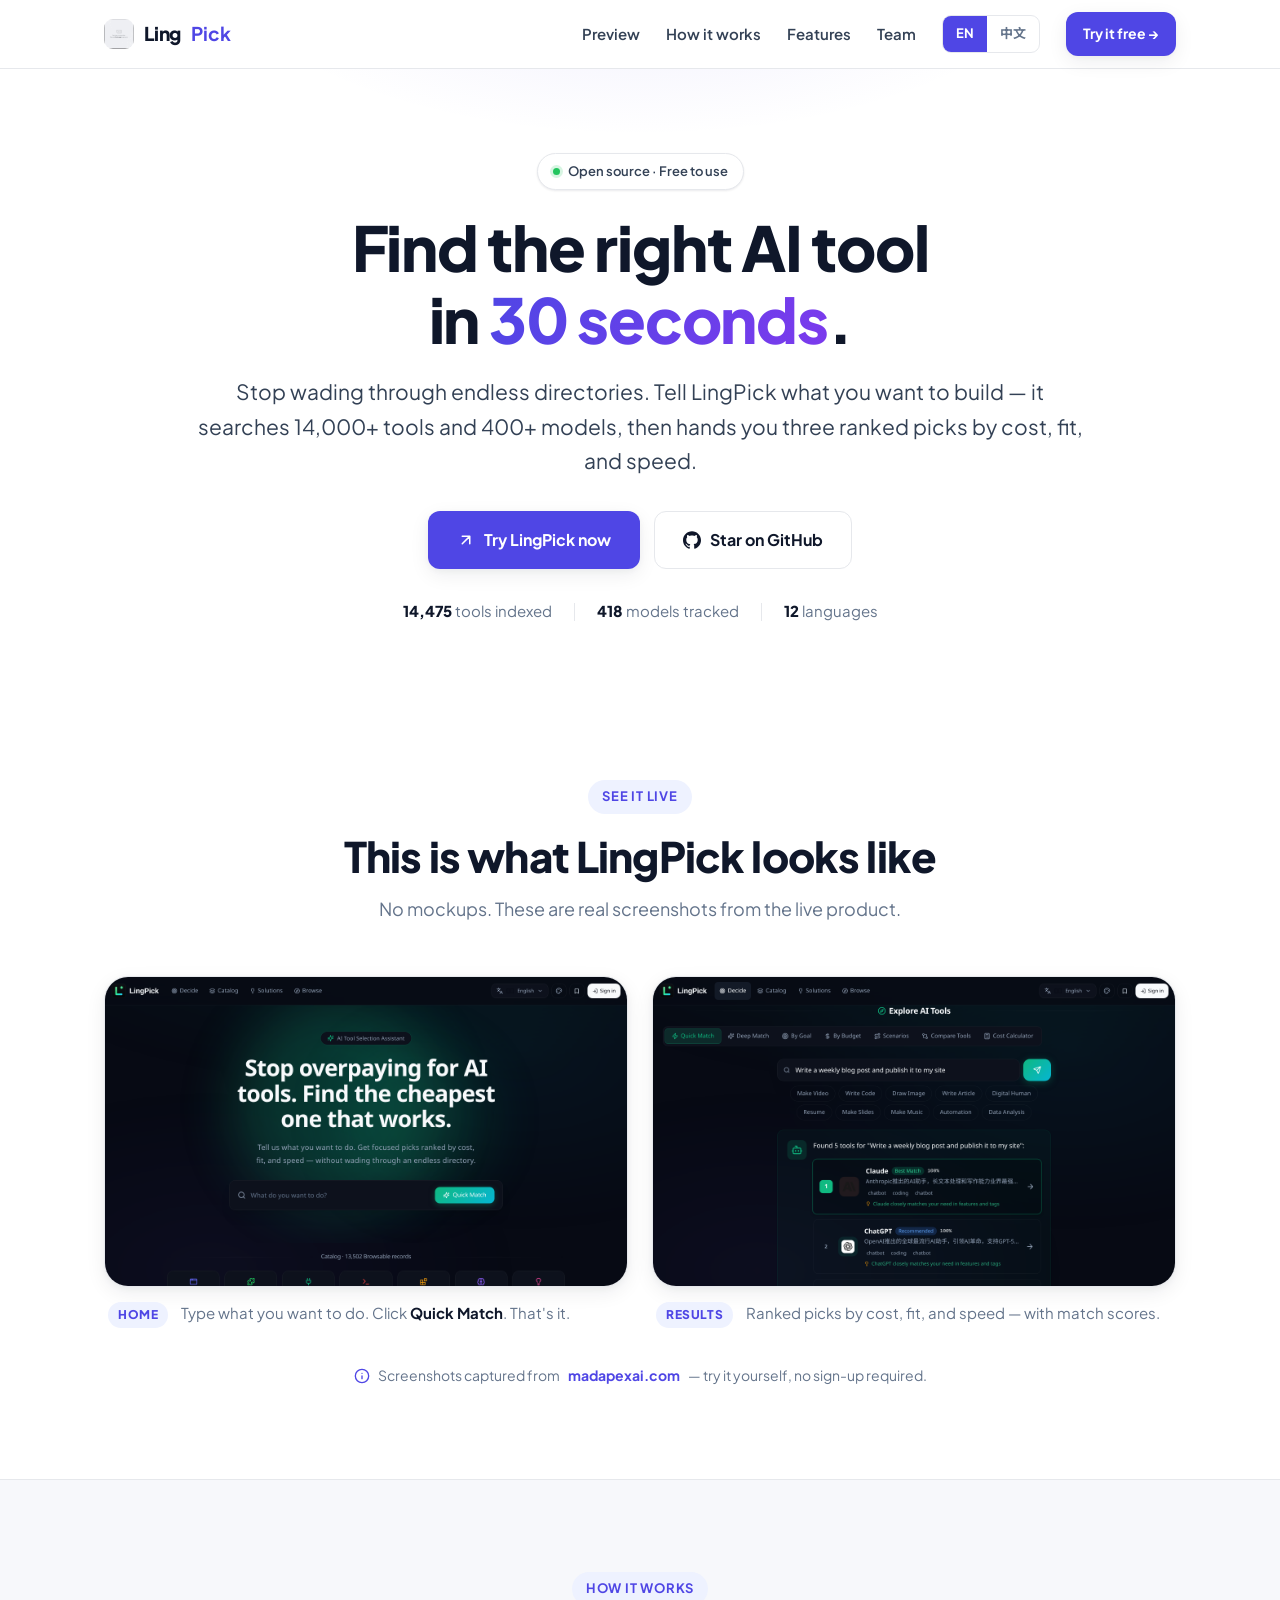
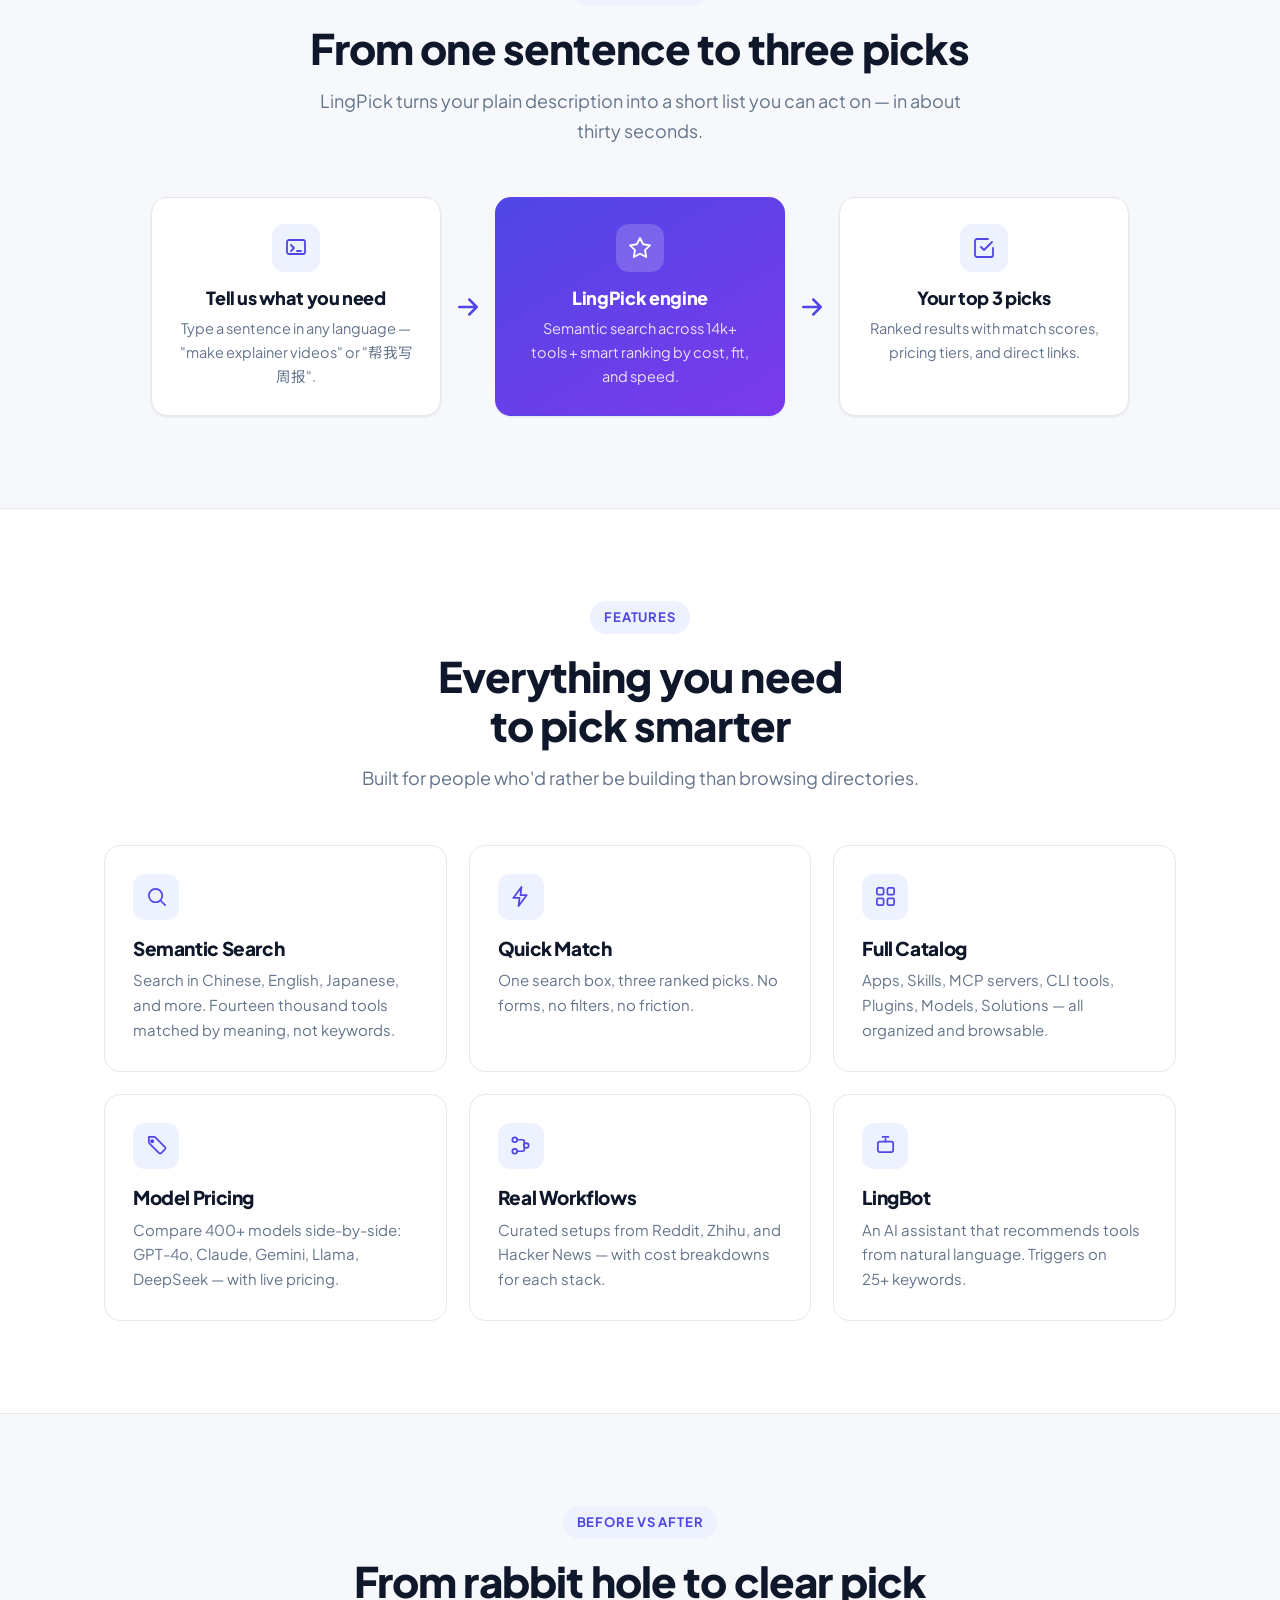
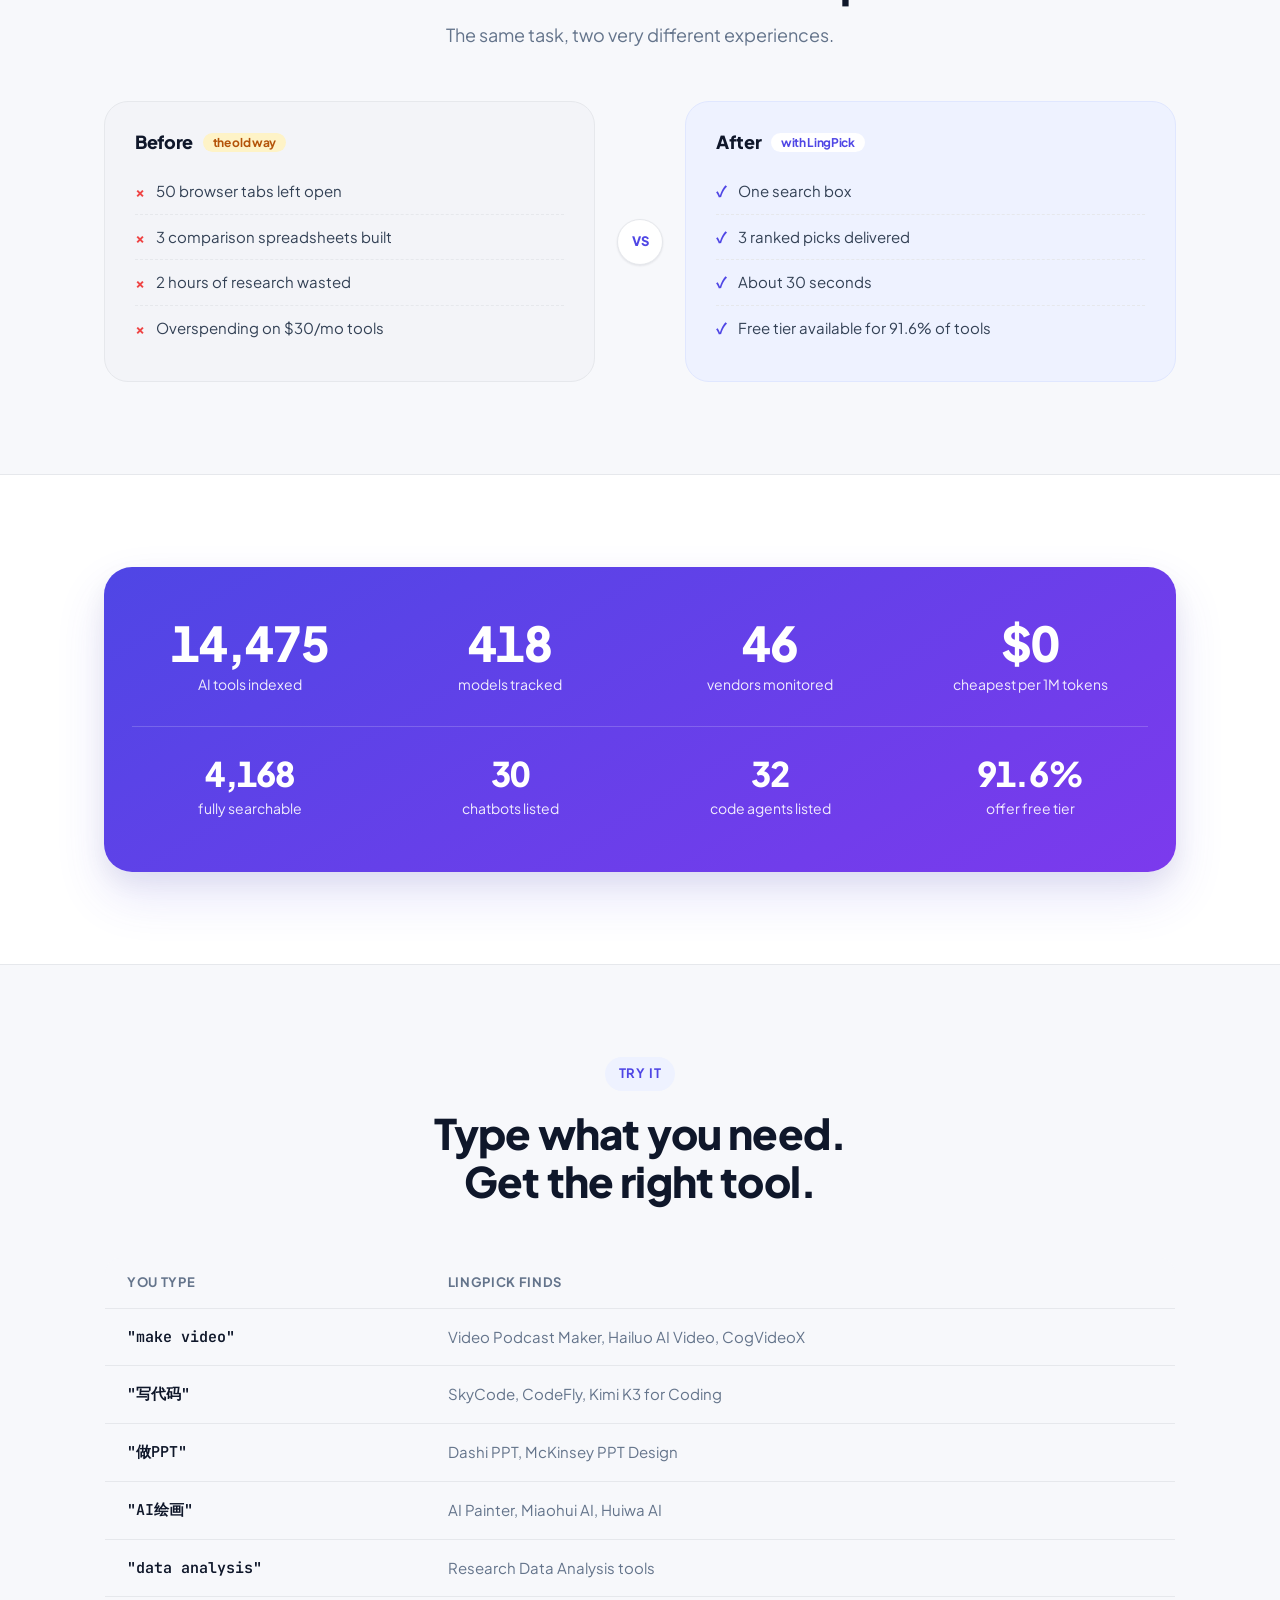
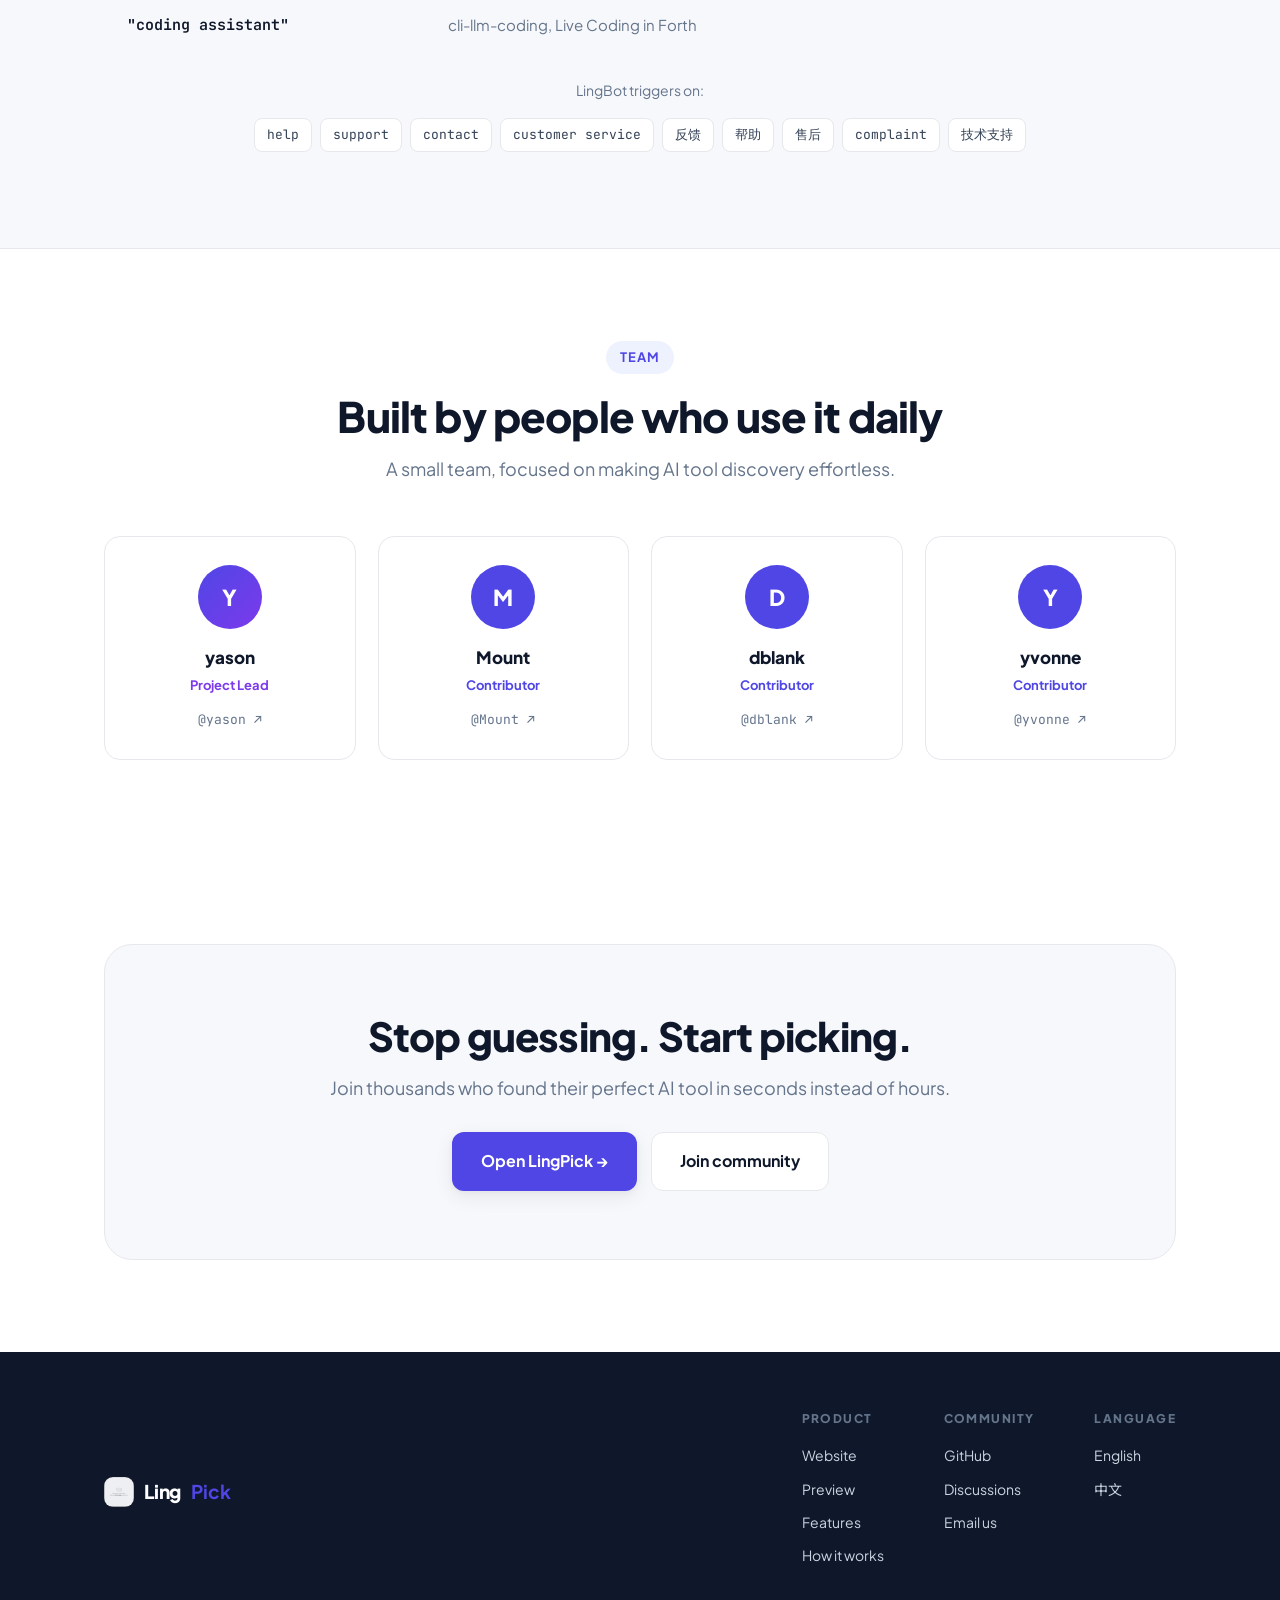
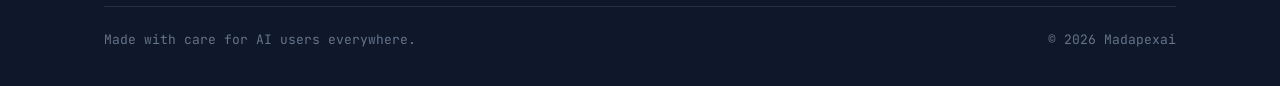
==== commit 2aec556b: "Add real product screenshots, redesign showcase section, polish responsive & aesthetics" ====
--- a/index.html
+++ b/index.html
@@ -14,12 +14,12 @@
   <meta property="og:title" content="LingPick — The AI Tool Decision Engine" />
   <meta property="og:description" content="14,000+ AI tools. 30 seconds. Your perfect match. Find the right AI tool without the research rabbit hole." />
   <meta property="og:url" content="https://madapexai.github.io/lingpick/" />
-  <meta property="og:image" content="https://madapexai.github.io/lingpick/assets/img/logo.png" />
+  <meta property="og:image" content="https://madapexai.github.io/lingpick/assets/img/product-hero.png" />
   <meta property="og:locale" content="en_US" />
   <meta name="twitter:card" content="summary_large_image" />
   <meta name="twitter:title" content="LingPick — The AI Tool Decision Engine" />
   <meta name="twitter:description" content="14,000+ AI tools. 30 seconds. Your perfect match." />
-  <meta name="twitter:image" content="https://madapexai.github.io/lingpick/assets/img/logo.png" />
+  <meta name="twitter:image" content="https://madapexai.github.io/lingpick/assets/img/product-hero.png" />
   <link rel="canonical" href="https://madapexai.github.io/lingpick/" />
   <link rel="icon" type="image/png" href="./assets/img/logo.png" />
 
@@ -31,279 +31,338 @@
 <body>
   <a class="skip-link" href="#main">Skip to content</a>
 
+  <!-- Nav -->
   <header class="nav">
     <div class="container nav-inner">
       <a class="brand" href="./index.html" aria-label="LingPick home">
-        <img src="./assets/img/logo.png" alt="LingPick logo" width="32" height="32" />
+        <img src="./assets/img/logo.png" alt="" width="32" height="32" aria-hidden="true" />
         Ling<b>Pick</b>
       </a>
-      <nav class="nav-links" aria-label="Primary">
+      <nav class="nav-links" aria-label="Primary navigation">
+        <a class="link" href="#showcase">Preview</a>
         <a class="link" href="#how">How it works</a>
         <a class="link" href="#features">Features</a>
         <a class="link" href="#team">Team</a>
-        <span class="lang-switch" role="group" aria-label="Language">
+        <span class="lang-switch" role="group" aria-label="Language switcher">
           <a href="./index.html" class="active" aria-current="page">EN</a>
           <a href="./zh.html">中文</a>
         </span>
-        <a class="btn btn-primary" href="https://madapexai.com" target="_blank" rel="noopener">Try it free</a>
+        <a class="btn btn-primary btn-sm" href="https://madapexai.com" target="_blank" rel="noopener">Try it free →</a>
       </nav>
     </div>
   </header>
 
   <main id="main">
-    <!-- Hero -->
+
+    <!-- ===== HERO ===== -->
     <section class="hero">
       <div class="container">
-        <span class="eyebrow reveal">AI Tool Decision Engine</span>
-        <h1 class="reveal">Find the right AI tool in <em>30 seconds</em>.</h1>
-        <p class="lede reveal">LingPick searches 14,000+ AI tools and compares 400+ model prices, then hands you three ranked picks by cost, fit, and speed. No tabs, no spreadsheets, no overspending.</p>
-        <div class="hero-cta reveal">
-          <a class="btn btn-primary" href="https://madapexai.com" target="_blank" rel="noopener">Open LingPick</a>
-          <a class="btn btn-ghost" href="https://github.com/Madapexai/lingpick" target="_blank" rel="noopener">Star on GitHub</a>
-        </div>
-        <div class="hero-meta reveal">
-          <span><span class="dot"></span> 14,475 tools indexed</span>
-          <span><span class="dot"></span> 12 languages</span>
-          <span><span class="dot"></span> Live pricing</span>
-        </div>
-
-        <div class="terminal reveal" role="img" aria-label="Example LingPick recommendation">
-          <div class="terminal-bar"><i></i><i></i><i></i><span class="title">lingpick — recommend</span></div>
-          <div class="terminal-body">
-            <span class="u">you</span>:~$ lingpick "explainer video for my startup"<br/>
-            <span class="arrow">→</span> <span class="g1">Video Podcast Maker</span> &nbsp;— Free<br/>
-            <span class="arrow">→</span> <span class="g2">Hailuo AI Video</span> &nbsp;— $4.99 / mo<br/>
-            <span class="arrow">→</span> <span class="g3">CogVideoX 2.0</span> &nbsp;— Open Source<br/>
-            <span class="note">ranked by cost · fit · speed — 0.3s</span>
-          </div>
-        </div>
-      </div>
-    </section>
-
-    <!-- How it works -->
-    <section id="how" style="background:var(--bg-soft);border-top:1px solid var(--line);border-bottom:1px solid var(--line);">
+        <div class="hero-badge reveal"><span></span> Open source · Free to use</div>
+        <h1 class="reveal">Find the right AI tool<br/>in <em>30 seconds</em>.</h1>
+        <p class="lede reveal">Stop wading through endless directories. Tell LingPick what you want to build — it searches 14,000+ tools and 400+ models, then hands you three ranked picks by cost, fit, and speed.</p>
+
+        <div class="hero-actions reveal">
+          <a class="btn btn-primary btn-lg" href="https://madapexai.com" target="_blank" rel="noopener">
+            <svg width="18" height="18" viewBox="0 0 24 24" fill="none" stroke="currentColor" stroke-width="2" stroke-linecap="round" stroke-linejoin="round" aria-hidden="true"><path d="M7 17l9.2-9.2M17 17V7H7"/></svg>
+            Try LingPick now
+          </a>
+          <a class="btn btn-ghost btn-lg" href="https://github.com/Madapexai/lingpick" target="_blank" rel="noopener">
+            <svg width="18" height="18" viewBox="0 0 24 24" fill="currentColor" aria-hidden="true"><path d="M12 .297c-6.63 0-12 5.373-12 12 0 5.303 3.438 9.8 8.205 11.385.6.113.82-.258.82-.577 0-.285-.01-1.04-.015-2.04-3.338.724-4.042-1.61-4.042-1.61C4.422 18.07 3.633 17.7 3.633 17.7c-1.087-.744.084-.729.084-.729 1.205.084 1.838 1.236 1.838 1.236 1.07 1.835 2.809 1.305 3.495.998.108-.776.417-1.305.76-1.605-2.665-.3-5.466-1.332-5.466-5.93 0-1.31.465-2.38 1.235-3.22-.135-.303-.54-1.523.105-3.176 0 0 1.005-.322 3.3 1.23.96-.267 1.98-.399 3-.405 1.02.006 2.04.138 3 .405 2.28-1.552 3.285-1.23 3.285-1.23.645 1.653.24 2.873.12 3.176.765.84 1.23 1.91 1.23 3.22 0 4.61-2.805 5.625-5.475 5.92.42.36.81 1.096.81 2.22 0 1.606-.015 2.896-.015 3.286 0 .315.21.69.825.57C20.565 22.092 24 17.592 24 12.297c0-6.627-5.373-12-12-12"/></svg>
+            Star on GitHub
+          </a>
+        </div>
+
+        <div class="hero-stats reveal">
+          <span><strong>14,475</strong> tools indexed</span>
+          <span class="sep"></span>
+          <span><strong>418</strong> models tracked</span>
+          <span class="sep"></span>
+          <span><strong>12</strong> languages</span>
+        </div>
+      </div>
+    </section>
+
+    <!-- ===== PRODUCT SHOWCASE (real screenshots) ===== -->
+    <section id="showcase" class="showcase">
+      <div class="container">
+        <div class="section-head reveal">
+          <span class="eyebrow">See it live</span>
+          <h2>This is what LingPick looks like</h2>
+          <p>No mockups. These are real screenshots from the live product.</p>
+        </div>
+        <div class="showcase-grid reveal">
+          <figure class="shot-card">
+            <div class="shot-frame">
+              <img src="./assets/img/product-hero.png" alt="LingPick homepage showing Quick Match search bar and catalog categories" loading="lazy" width="1280" height="900" />
+            </div>
+            <figcaption>
+              <span class="cap-label">Home</span>
+              Type what you want to do. Click <strong>Quick Match</strong>. That's it.
+            </figcaption>
+          </figure>
+          <figure class="shot-card">
+            <div class="shot-frame">
+              <img src="./assets/img/product-results.png" alt="LingPick results page showing Claude as Best Match, ChatGPT and Jasper AI as recommended tools" loading="lazy" width="1280" height="900" />
+            </div>
+            <figcaption>
+              <span class="cap-label">Results</span>
+              Ranked picks by cost, fit, and speed — with match scores.
+            </figcaption>
+          </figure>
+        </div>
+        <p class="showcase-note reveal">
+          <svg width="16" height="16" viewBox="0 0 24 24" fill="none" stroke="currentColor" stroke-width="2" stroke-linecap="round" stroke-linejoin="round" aria-hidden="true"><circle cx="12" cy="12" r="10"/><path d="M12 16v-4M12 8h.01"/></svg>
+          Screenshots captured from <a href="https://madapexai.com" target="_blank" rel="noopener">madapexai.com</a> — try it yourself, no sign-up required.
+        </p>
+      </div>
+    </section>
+
+    <!-- ===== HOW IT WORKS ===== -->
+    <section id="how" class="alt-bg">
       <div class="container">
         <div class="section-head reveal">
           <span class="eyebrow">How it works</span>
-          <h2>From a sentence to three picks</h2>
-          <p>LingPick turns a plain description of what you want into a short list you can act on.</p>
+          <h2>From one sentence to three picks</h2>
+          <p>LingPick turns your plain description into a short list you can act on — in about thirty seconds.</p>
         </div>
         <div class="pipeline reveal">
           <div class="pipe-node">
             <div class="ico" aria-hidden="true">
               <svg viewBox="0 0 24 24" fill="none" stroke="currentColor" stroke-width="1.8" stroke-linecap="round" stroke-linejoin="round"><rect x="3" y="4" width="18" height="14" rx="2"/><path d="M7 9l3 3-3 3M13 15h4"/></svg>
             </div>
-            <h3>Describe your task</h3>
-            <p>Type what you want to build — in any language.</p>
+            <h3>Tell us what you need</h3>
+            <p>Type a sentence in any language — "make explainer videos" or "帮我写周报".</p>
           </div>
           <div class="pipe-arrow" aria-hidden="true"><svg viewBox="0 0 24 24" fill="none" stroke="currentColor" stroke-width="2" stroke-linecap="round" stroke-linejoin="round"><path d="M5 12h14M13 6l6 6-6 6"/></svg></div>
           <div class="pipe-node accent">
             <div class="ico" aria-hidden="true">
-              <svg viewBox="0 0 24 24" fill="none" stroke="currentColor" stroke-width="1.8" stroke-linecap="round" stroke-linejoin="round"><rect x="6" y="6" width="12" height="12" rx="2"/><path d="M9 2v3M15 2v3M9 19v3M15 19v3M2 9h3M2 15h3M19 9h3M19 15h3"/></svg>
+              <svg viewBox="0 0 24 24" fill="none" stroke="currentColor" stroke-width="1.8" stroke-linecap="round" stroke-linejoin="round"><path d="M12 2l3.09 6.26L22 9.27l-5 4.87 1.18 6.88L12 17.77l-6.18 3.25L7 14.14 2 9.27l6.91-1.01L12 2z"/></svg>
             </div>
             <h3>LingPick engine</h3>
-            <p>Semantic search + smart ranking across 14k tools and 400+ models.</p>
+            <p>Semantic search across 14k+ tools + smart ranking by cost, fit, and speed.</p>
           </div>
           <div class="pipe-arrow" aria-hidden="true"><svg viewBox="0 0 24 24" fill="none" stroke="currentColor" stroke-width="2" stroke-linecap="round" stroke-linejoin="round"><path d="M5 12h14M13 6l6 6-6 6"/></svg></div>
           <div class="pipe-node">
             <div class="ico" aria-hidden="true">
               <svg viewBox="0 0 24 24" fill="none" stroke="currentColor" stroke-width="1.8" stroke-linecap="round" stroke-linejoin="round"><path d="M9 11l3 3 8-8"/><path d="M21 12v7a2 2 0 0 1-2 2H5a2 2 0 0 1-2-2V5a2 2 0 0 1 2-2h11"/></svg>
             </div>
-            <h3>3 best picks</h3>
-            <p>Ranked by cost, fit, and speed — in about 30 seconds.</p>
-          </div>
-        </div>
-      </div>
-    </section>
-
-    <!-- Features -->
+            <h3>Your top 3 picks</h3>
+            <p>Ranked results with match scores, pricing tiers, and direct links.</p>
+          </div>
+        </div>
+      </div>
+    </section>
+
+    <!-- ===== FEATURES ===== -->
     <section id="features">
       <div class="container">
         <div class="section-head reveal">
-          <span class="eyebrow">What it does</span>
-          <h2>Everything you need to pick the right tool</h2>
-          <p>Built for people who would rather be building than browsing.</p>
+          <span class="eyebrow">Features</span>
+          <h2>Everything you need to pick smarter</h2>
+          <p>Built for people who'd rather be building than browsing directories.</p>
         </div>
         <div class="features-grid">
           <article class="card reveal">
             <div class="ico" aria-hidden="true"><svg viewBox="0 0 24 24" fill="none" stroke="currentColor" stroke-width="1.8" stroke-linecap="round" stroke-linejoin="round"><circle cx="11" cy="11" r="7"/><path d="M21 21l-4.3-4.3"/></svg></div>
             <h3>Semantic Search</h3>
-            <p>Search in Chinese, English, Japanese and more. Fourteen thousand tools, matched by meaning.</p>
+            <p>Search in Chinese, English, Japanese, and more. Fourteen thousand tools matched by meaning, not keywords.</p>
           </article>
           <article class="card reveal">
             <div class="ico" aria-hidden="true"><svg viewBox="0 0 24 24" fill="none" stroke="currentColor" stroke-width="1.8" stroke-linecap="round" stroke-linejoin="round"><path d="M13 2L4.5 13.5H11l-1 8.5 8.5-11.5H12l1-8.5z"/></svg></div>
             <h3>Quick Match</h3>
-            <p>Answer five questions and get three picks ranked by cost, fit, and speed.</p>
+            <p>One search box, three ranked picks. No forms, no filters, no friction.</p>
           </article>
           <article class="card reveal">
             <div class="ico" aria-hidden="true"><svg viewBox="0 0 24 24" fill="none" stroke="currentColor" stroke-width="1.8" stroke-linecap="round" stroke-linejoin="round"><rect x="3" y="3" width="7" height="7" rx="1.5"/><rect x="14" y="3" width="7" height="7" rx="1.5"/><rect x="3" y="14" width="7" height="7" rx="1.5"/><rect x="14" y="14" width="7" height="7" rx="1.5"/></svg></div>
             <h3>Full Catalog</h3>
-            <p>Video, image, code, writing, music, agents, CLI, MCP — all organized.</p>
+            <p>Apps, Skills, MCP servers, CLI tools, Plugins, Models, Solutions — all organized and browsable.</p>
           </article>
           <article class="card reveal">
             <div class="ico" aria-hidden="true"><svg viewBox="0 0 24 24" fill="none" stroke="currentColor" stroke-width="1.8" stroke-linecap="round" stroke-linejoin="round"><path d="M20.6 13.4 11 3.8A2 2 0 0 0 9.6 3H4v5.6a2 2 0 0 0 .8 1.4l9.6 9.6a2 2 0 0 0 2.8 0l3.6-3.6a2 2 0 0 0 0-2.6z"/><circle cx="7.5" cy="7.5" r="1.2" fill="currentColor"/></svg></div>
             <h3>Model Pricing</h3>
-            <p>Compare 400+ models side by side: GPT-4o, Claude, Gemini, Llama, DeepSeek.</p>
+            <p>Compare 400+ models side-by-side: GPT-4o, Claude, Gemini, Llama, DeepSeek — with live pricing.</p>
           </article>
           <article class="card reveal">
             <div class="ico" aria-hidden="true"><svg viewBox="0 0 24 24" fill="none" stroke="currentColor" stroke-width="1.8" stroke-linecap="round" stroke-linejoin="round"><circle cx="6" cy="6" r="2.5"/><circle cx="6" cy="18" r="2.5"/><circle cx="18" cy="12" r="2.5"/><path d="M8.5 6H14a2 2 0 0 1 2 2v2.5M8.5 18H14a2 2 0 0 0 2-2v-2.5"/></svg></div>
             <h3>Real Workflows</h3>
-            <p>Curated set-ups from Reddit, Zhihu and Hacker News, with cost breakdowns.</p>
+            <p>Curated setups from Reddit, Zhihu, and Hacker News — with cost breakdowns for each stack.</p>
           </article>
           <article class="card reveal">
             <div class="ico" aria-hidden="true"><svg viewBox="0 0 24 24" fill="none" stroke="currentColor" stroke-width="1.8" stroke-linecap="round" stroke-linejoin="round"><rect x="4" y="8" width="16" height="11" rx="2"/><path d="M12 8V5M9 3h6"/></svg></div>
             <h3>LingBot</h3>
-            <p>An assistant that recommends tools from your needs. Triggers on 25 keywords.</p>
-          </article>
-        </div>
-      </div>
-    </section>
-
-    <!-- How it helps -->
-    <section style="background:var(--bg-soft);border-top:1px solid var(--line);border-bottom:1px solid var(--line);">
-      <div class="container">
-        <div class="section-head reveal">
-          <span class="eyebrow">How it helps</span>
-          <h2>From research rabbit hole to a clear pick</h2>
-          <p>The same job, before and after LingPick.</p>
+            <p>An AI assistant that recommends tools from natural language. Triggers on 25+ keywords.</p>
+          </article>
+        </div>
+      </div>
+    </section>
+
+    <!-- ===== BEFORE / AFTER ===== -->
+    <section class="alt-bg">
+      <div class="container">
+        <div class="section-head reveal">
+          <span class="eyebrow">Before vs After</span>
+          <h2>From rabbit hole to clear pick</h2>
+          <p>The same task, two very different experiences.</p>
         </div>
         <div class="compare reveal">
           <div class="panel before">
-            <h3>Before <span class="tag">the old way</span></h3>
+            <h3>Before <span class="tag tag-warn">the old way</span></h3>
             <ul>
-              <li><span class="x" aria-hidden="true">✕</span> 50 browser tabs left open</li>
-              <li><span class="x" aria-hidden="true">✕</span> 3 comparison sheets built</li>
-              <li><span class="x" aria-hidden="true">✕</span> 2 hours of research</li>
-              <li><span class="x" aria-hidden="true">✕</span> Overspending on $30/mo tools</li>
+              <li><span class="x" aria-hidden="true">×</span> 50 browser tabs left open</li>
+              <li><span class="x" aria-hidden="true">×</span> 3 comparison spreadsheets built</li>
+              <li><span class="x" aria-hidden="true">×</span> 2 hours of research wasted</li>
+              <li><span class="x" aria-hidden="true">×</span> Overspending on $30/mo tools</li>
             </ul>
           </div>
-          <div class="compare-arrow" aria-hidden="true"><svg viewBox="0 0 24 24" fill="none" stroke="currentColor" stroke-width="2" stroke-linecap="round" stroke-linejoin="round"><path d="M5 12h14M13 6l6 6-6 6"/></svg></div>
+          <div class="compare-vs" aria-hidden="true">VS</div>
           <div class="panel after">
-            <h3>After <span class="tag">with LingPick</span></h3>
+            <h3>After <span class="tag tag-good">with LingPick</span></h3>
             <ul>
               <li><span class="check" aria-hidden="true">✓</span> One search box</li>
-              <li><span class="check" aria-hidden="true">✓</span> 3 ranked picks</li>
+              <li><span class="check" aria-hidden="true">✓</span> 3 ranked picks delivered</li>
               <li><span class="check" aria-hidden="true">✓</span> About 30 seconds</li>
-              <li><span class="check" aria-hidden="true">✓</span> Free tiers for 91.6% of tools</li>
+              <li><span class="check" aria-hidden="true">✓</span> Free tier available for 91.6% of tools</li>
             </ul>
           </div>
         </div>
       </div>
     </section>
 
-    <!-- Stats -->
+    <!-- ===== STATS ===== -->
     <section>
       <div class="container">
         <div class="stats-band reveal">
-          <div class="stats-grid">
-            <div><div class="num">14,475</div><div class="cap">AI tools indexed</div></div>
-            <div><div class="num">418</div><div class="cap">models tracked</div></div>
-            <div><div class="num">46</div><div class="cap">vendors monitored</div></div>
-            <div><div class="num">$0</div><div class="cap">cheapest input / 1M tok</div></div>
-          </div>
-          <div class="row2">
-            <div><div class="num">4,168</div><div class="cap">fully searchable</div></div>
-            <div><div class="num">30</div><div class="cap">chatbots listed</div></div>
-            <div><div class="num">32</div><div class="cap">code agents listed</div></div>
-            <div><div class="num">91.6%</div><div class="cap">offer a free tier</div></div>
-          </div>
-        </div>
-      </div>
-    </section>
-
-    <!-- Examples -->
-    <section id="examples" style="background:var(--bg-soft);border-top:1px solid var(--line);">
-      <div class="container">
-        <div class="section-head reveal">
-          <span class="eyebrow">Try a query</span>
+          <div class="stats-row">
+            <div class="stat"><span class="num">14,475</span><span class="label">AI tools indexed</span></div>
+            <div class="stat"><span class="num">418</span><span class="label">models tracked</span></div>
+            <div class="stat"><span class="num">46</span><span class="label">vendors monitored</span></div>
+            <div class="stat"><span class="num">$0</span><span class="label">cheapest per 1M tokens</span></div>
+          </div>
+          <div class="stats-divider"></div>
+          <div class="stats-row stats-row-sm">
+            <div class="stat"><span class="num">4,168</span><span class="label">fully searchable</span></div>
+            <div class="stat"><span class="num">30</span><span class="label">chatbots listed</span></div>
+            <div class="stat"><span class="num">32</span><span class="label">code agents listed</span></div>
+            <div class="stat"><span class="num">91.6%</span><span class="label">offer free tier</span></div>
+          </div>
+        </div>
+      </div>
+    </section>
+
+    <!-- ===== EXAMPLES ===== -->
+    <section id="examples" class="alt-bg">
+      <div class="container">
+        <div class="section-head reveal">
+          <span class="eyebrow">Try it</span>
           <h2>Type what you need. Get the right tool.</h2>
         </div>
         <div class="reveal">
           <table class="ex-table">
-            <thead><tr><th>You type</th><th>LingPick finds</th></tr></thead>
+            <thead><tr><th scope="col">You type</th><th scope="col">LingPick finds</th></tr></thead>
             <tbody>
               <tr><td class="q">"make video"</td><td class="a">Video Podcast Maker, Hailuo AI Video, CogVideoX</td></tr>
               <tr><td class="q">"写代码"</td><td class="a">SkyCode, CodeFly, Kimi K3 for Coding</td></tr>
               <tr><td class="q">"做PPT"</td><td class="a">Dashi PPT, McKinsey PPT Design</td></tr>
               <tr><td class="q">"AI绘画"</td><td class="a">AI Painter, Miaohui AI, Huiwa AI</td></tr>
-              <tr><td class="q">"数据分析"</td><td class="a">Research Data Analysis tools</td></tr>
-              <tr><td class="q">"coding"</td><td class="a">cli-llm-coding, Live Coding in Forth</td></tr>
+              <tr><td class="q">"data analysis"</td><td class="a">Research Data Analysis tools</td></tr>
+              <tr><td class="q">"coding assistant"</td><td class="a">cli-llm-coding, Live Coding in Forth</td></tr>
             </tbody>
           </table>
         </div>
         <div class="keywords reveal">
-          <p style="color:var(--muted);margin-bottom:10px;font-size:14px;">LingBot activates on keywords like:</p>
+          <p class="kw-label">LingBot triggers on:</p>
           <span class="k">help</span><span class="k">support</span><span class="k">contact</span><span class="k">customer service</span><span class="k">反馈</span><span class="k">帮助</span><span class="k">售后</span><span class="k">complaint</span><span class="k">技术支持</span>
         </div>
       </div>
     </section>
 
-    <!-- Team -->
+    <!-- ===== TEAM ===== -->
     <section id="team">
       <div class="container">
         <div class="section-head reveal">
           <span class="eyebrow">Team</span>
           <h2>Built by people who use it daily</h2>
-          <p>LingPick is led by one maintainer with a small group of contributors.</p>
+          <p>A small team, focused on making AI tool discovery effortless.</p>
         </div>
         <div class="team-grid reveal">
           <div class="member lead">
             <div class="avatar" aria-hidden="true">Y</div>
             <div class="name">yason</div>
             <div class="role">Project Lead</div>
-            <a class="gh" href="https://github.com/yason" target="_blank" rel="noopener">GitHub ↗</a>
+            <a class="gh" href="https://github.com/yason" target="_blank" rel="noopener noreferrer">@yason ↗</a>
           </div>
           <div class="member">
             <div class="avatar" aria-hidden="true">M</div>
             <div class="name">Mount</div>
             <div class="role">Contributor</div>
-            <a class="gh" href="https://github.com/Mount" target="_blank" rel="noopener">GitHub ↗</a>
+            <a class="gh" href="https://github.com/Mount" target="_blank" rel="noopener noreferrer">@Mount ↗</a>
           </div>
           <div class="member">
             <div class="avatar" aria-hidden="true">D</div>
             <div class="name">dblank</div>
             <div class="role">Contributor</div>
-            <a class="gh" href="https://github.com/dblank" target="_blank" rel="noopener">GitHub ↗</a>
+            <a class="gh" href="https://github.com/dblank" target="_blank" rel="noopener noreferrer">@dblank ↗</a>
           </div>
           <div class="member">
             <div class="avatar" aria-hidden="true">Y</div>
             <div class="name">yvonne</div>
             <div class="role">Contributor</div>
-            <a class="gh" href="https://github.com/yvonne" target="_blank" rel="noopener">GitHub ↗</a>
-          </div>
-        </div>
-      </div>
-    </section>
-
-    <!-- CTA -->
-    <section class="cta">
-      <div class="container">
-        <div class="cta-card reveal">
+            <a class="gh" href="https://github.com/yvonne" target="_blank" rel="noopener noreferrer">@yvonne ↗</a>
+          </div>
+        </div>
+      </div>
+    </section>
+
+    <!-- ===== CTA ===== -->
+    <section class="cta-section">
+      <div class="container">
+        <div class="cta-box reveal">
           <h2>Stop guessing. Start picking.</h2>
-          <p>Join the people who found their AI stack in thirty seconds instead of two hours.</p>
-          <div class="hero-cta">
-            <a class="btn btn-primary" href="https://madapexai.com" target="_blank" rel="noopener">Open LingPick</a>
-            <a class="btn btn-ghost" href="https://github.com/Madapexai/lingpick/discussions" target="_blank" rel="noopener">Join the community</a>
-          </div>
-        </div>
-      </div>
-    </section>
+          <p>Join thousands who found their perfect AI tool in seconds instead of hours.</p>
+          <div class="cta-buttons">
+            <a class="btn btn-primary btn-lg" href="https://madapexai.com" target="_blank" rel="noopener">Open LingPick →</a>
+            <a class="btn btn-ghost btn-lg" href="https://github.com/Madapexai/lingpick/discussions" target="_blank" rel="noopener">Join community</a>
+          </div>
+        </div>
+      </div>
+    </section>
+
   </main>
 
+  <!-- Footer -->
   <footer class="footer">
     <div class="container">
-      <div class="top">
-        <a class="brand" href="./index.html"><img src="./assets/img/logo.png" alt="LingPick logo" width="28" height="28" /> Ling<b>Pick</b></a>
-        <div class="cols">
-          <div class="col"><h4>Product</h4><a href="https://madapexai.com" target="_blank" rel="noopener">Website</a><a href="#features">Features</a><a href="#how">How it works</a></div>
-          <div class="col"><h4>Community</h4><a href="https://github.com/Madapexai/lingpick" target="_blank" rel="noopener">GitHub</a><a href="https://github.com/Madapexai/lingpick/discussions" target="_blank" rel="noopener">Discussions</a><a href="mailto:contact@madapexai.com">Email</a></div>
-          <div class="col"><h4>Language</h4><a href="./index.html">English</a><a href="./zh.html">中文</a></div>
-        </div>
-      </div>
-      <div class="rule"></div>
-      <div class="bottom"><span>Made with care for AI users everywhere.</span><span>&copy; 2026 Madapexai &middot; Source code proprietary</span></div>
+      <div class="footer-top">
+        <a class="brand" href="./index.html"><img src="./assets/img/logo.png" alt="" width="28" height="28" aria-hidden="true" /> Ling<b>Pick</b></a>
+        <div class="footer-cols">
+          <div class="fcol">
+            <h4>Product</h4>
+            <a href="https://madapexai.com" target="_blank" rel="noopener">Website</a>
+            <a href="#showcase">Preview</a>
+            <a href="#features">Features</a>
+            <a href="#how">How it works</a>
+          </div>
+          <div class="fcol">
+            <h4>Community</h4>
+            <a href="https://github.com/Madapexai/lingpick" target="_blank" rel="noopener">GitHub</a>
+            <a href="https://github.com/Madapexai/lingpick/discussions" target="_blank" rel="noopener">Discussions</a>
+            <a href="mailto:contact@madapexai.com">Email us</a>
+          </div>
+          <div class="fcol">
+            <h4>Language</h4>
+            <a href="./index.html">English</a>
+            <a href="./zh.html">中文</a>
+          </div>
+        </div>
+      </div>
+      <div class="footer-rule"></div>
+      <div class="footer-bottom">
+        <span>Made with care for AI users everywhere.</span>
+        <span>&copy; 2026 Madapexai</span>
+      </div>
     </div>
   </footer>
+
   <script src="./assets/js/main.js"></script>
 </body>
 </html>
--- a/assets/css/style.css
+++ b/assets/css/style.css
@@ -1,8 +1,8 @@
 /* =========================================================
-   LingPick — Clean modern landing page
-   "Normal but nice": clear hierarchy, one brand accent,
-   no slop (no glow gradients, no emoji clutter, soft shadows).
-   Built leaning on ibelick/ui-skills baseline-ui + taste-skill.
+   LingPick — Clean, premium landing page
+   Design principles (anti-slop): one brand accent, soft shadows,
+   clear hierarchy, no glow gradients, no emoji clutter.
+   Approachable for beginners, credible for pros.
    ========================================================= */
 
 :root {
@@ -10,34 +10,37 @@
   --indigo-700: #4338CA;
   --indigo-50: #EEF2FF;
   --indigo-100: #E0E7FF;
+  --violet: #7C3AED;
 
   --ink: #0F172A;
   --ink-2: #334155;
   --muted: #64748B;
+  --muted-2: #94A3B8;
   --line: #E6E8EC;
-  --line-soft: #F0F1F4;
+  --line-soft: #F1F2F6;
 
   --bg: #FFFFFF;
   --bg-soft: #F7F8FB;
   --bg-tint: #F3F4F8;
 
   --radius: 16px;
-  --radius-lg: 22px;
+  --radius-lg: 24px;
+  --radius-xl: 28px;
+
   --shadow-sm: 0 1px 2px rgba(15,23,42,.05), 0 1px 3px rgba(15,23,42,.04);
-  --shadow-md: 0 4px 14px rgba(15,23,42,.06), 0 2px 6px rgba(15,23,42,.04);
-  --shadow-lg: 0 18px 40px rgba(79,70,229,.12), 0 8px 20px rgba(15,23,42,.06);
+  --shadow-md: 0 6px 20px rgba(15,23,42,.07), 0 2px 6px rgba(15,23,42,.04);
+  --shadow-lg: 0 24px 50px rgba(79,70,229,.14), 0 10px 24px rgba(15,23,42,.06);
 
   --maxw: 1120px;
-  --readw: 720px;
-
   --font: "Plus Jakarta Sans", "Inter", -apple-system, BlinkMacSystemFont, "Segoe UI",
     "PingFang SC", "Hiragino Sans GB", "Microsoft YaHei", "Noto Sans SC", sans-serif;
   --mono: "JetBrains Mono", "SFMono-Regular", Menlo, Consolas, monospace;
 }
 
 *, *::before, *::after { box-sizing: border-box; }
-html { -webkit-text-size-adjust: 100%; scroll-behavior: smooth; }
+html { -webkit-text-size-adjust: 100%; scroll-behavior: smooth; scroll-padding-top: 84px; }
 @media (prefers-reduced-motion: reduce) { html { scroll-behavior: auto; } }
+
 body {
   margin: 0; background: var(--bg); color: var(--ink-2);
   font-family: var(--font); font-size: 17px; line-height: 1.65;
@@ -50,187 +53,226 @@
 p { margin: 0; text-wrap: pretty; }
 ul { margin: 0; padding: 0; list-style: none; }
 
-/* accessibility */
-.skip-link { position: absolute; left: 12px; top: -120px; z-index: 300;
-  background: var(--ink); color: #fff; padding: 10px 16px; border-radius: 8px; transition: top .2s ease; }
+/* ---------- Accessibility ---------- */
+.skip-link { position: absolute; left: 12px; top: -120px; z-index: 400;
+  background: var(--ink); color: #fff; padding: 10px 16px; border-radius: 10px;
+  transition: top .2s ease; }
 .skip-link:focus { top: 12px; }
-:focus-visible { outline: 3px solid var(--indigo); outline-offset: 3px; border-radius: 4px; }
-
-/* layout */
+:focus-visible { outline: 3px solid var(--indigo); outline-offset: 3px; border-radius: 6px; }
+
+/* ---------- Layout ---------- */
 .container { max-width: var(--maxw); margin: 0 auto; padding: 0 24px; }
-section { padding: 88px 0; }
-.section-head { max-width: 680px; margin: 0 auto 48px; text-align: center; }
+section { padding: 92px 0; }
+.alt-bg { background: var(--bg-soft); border-top: 1px solid var(--line); border-bottom: 1px solid var(--line); }
+
+.section-head { max-width: 680px; margin: 0 auto 52px; text-align: center; }
 .eyebrow { display: inline-flex; align-items: center; gap: 8px; font-size: 13px;
-  font-weight: 700; letter-spacing: .04em; color: var(--indigo); background: var(--indigo-50);
-  padding: 6px 14px; border-radius: 999px; margin-bottom: 16px; }
-.section-head h2 { font-size: clamp(28px, 4vw, 40px); }
-.section-head p { color: var(--muted); margin-top: 12px; font-size: 18px; }
-
-/* nav */
+  font-weight: 700; letter-spacing: .06em; text-transform: uppercase; color: var(--indigo);
+  background: var(--indigo-50); padding: 6px 14px; border-radius: 999px; margin-bottom: 18px; }
+.section-head h2 { font-size: clamp(28px, 4vw, 42px); }
+.section-head p { color: var(--muted); margin-top: 14px; font-size: 18px; }
+
+/* ---------- Nav ---------- */
 .nav { position: sticky; top: 0; z-index: 100; background: rgba(255,255,255,.82);
   backdrop-filter: saturate(180%) blur(12px); border-bottom: 1px solid var(--line); }
 .nav-inner { display: flex; align-items: center; justify-content: space-between; height: 68px; }
-.brand { display: flex; align-items: center; gap: 10px; font-weight: 800; font-size: 19px; color: var(--ink); }
-.brand img { width: 32px; height: 32px; border-radius: 9px; }
+.brand { display: flex; align-items: center; gap: 10px; font-weight: 800; font-size: 19px;
+  color: var(--ink); letter-spacing: -.01em; }
+.brand img { width: 30px; height: 30px; border-radius: 9px; }
 .brand b { color: var(--indigo); }
-.nav-links { display: flex; align-items: center; gap: 28px; }
+.nav-links { display: flex; align-items: center; gap: 26px; }
 .nav-links a.link { font-size: 15px; font-weight: 600; color: var(--ink-2); transition: color .15s ease; }
 .nav-links a.link:hover { color: var(--indigo); }
-.lang-switch { display: inline-flex; border: 1px solid var(--line); border-radius: 8px; overflow: hidden; }
-.lang-switch a { font-size: 13px; font-weight: 700; padding: 7px 13px; color: var(--muted); }
+.lang-switch { display: inline-flex; border: 1px solid var(--line); border-radius: 9px; overflow: hidden; }
+.lang-switch a { font-size: 13px; font-weight: 700; padding: 7px 13px; color: var(--muted); transition: all .15s ease; }
+.lang-switch a:hover { color: var(--indigo); }
 .lang-switch a.active { background: var(--indigo); color: #fff; }
-.btn { display: inline-flex; align-items: center; justify-content: center; gap: 8px;
+
+/* ---------- Buttons ---------- */
+.btn { display: inline-flex; align-items: center; justify-content: center; gap: 9px;
   font-family: var(--font); font-weight: 700; font-size: 15px; padding: 12px 22px;
-  border-radius: 12px; border: 1px solid transparent; cursor: pointer;
-  transition: transform .15s ease, box-shadow .2s ease, background .2s ease; }
+  border-radius: 12px; border: 1px solid transparent; cursor: pointer; white-space: nowrap;
+  transition: transform .15s ease, box-shadow .2s ease, background .2s ease, border-color .2s ease; }
+.btn-sm { padding: 9px 16px; font-size: 14px; }
+.btn-lg { padding: 15px 28px; font-size: 16px; }
 .btn-primary { background: var(--indigo); color: #fff; box-shadow: var(--shadow-md); }
 .btn-primary:hover { background: var(--indigo-700); transform: translateY(-1px); box-shadow: var(--shadow-lg); }
 .btn-ghost { background: #fff; color: var(--ink); border-color: var(--line); }
 .btn-ghost:hover { border-color: var(--indigo); color: var(--indigo); }
 
-/* hero */
-.hero { padding: 80px 0 72px; text-align: center; position: relative; overflow: hidden; }
-.hero::before { content: ""; position: absolute; inset: -10% 0 auto 0; height: 420px; z-index: -1;
-  background: radial-gradient(50% 60% at 50% -10%, rgba(79,70,229,.10), transparent 70%); }
-.hero h1 { font-size: clamp(36px, 6vw, 60px); max-width: 16ch; margin: 0 auto 18px; }
-.hero h1 em { font-style: normal; color: var(--indigo); }
-.hero .lede { font-size: clamp(18px, 2.3vw, 21px); color: var(--ink-2); max-width: 56ch; margin: 0 auto 28px; }
-.hero-cta { display: flex; gap: 12px; justify-content: center; flex-wrap: wrap; }
-.hero-meta { margin-top: 22px; font-size: 14px; color: var(--muted); display: flex; gap: 22px; justify-content: center; flex-wrap: wrap; }
-.hero-meta span { display: inline-flex; align-items: center; gap: 6px; }
-.hero-meta .dot { width: 6px; height: 6px; border-radius: 50%; background: var(--indigo); }
-
-/* terminal demo */
-.terminal { max-width: 700px; margin: 48px auto 0; background: #0F172A; border-radius: var(--radius-lg);
-  overflow: hidden; box-shadow: var(--shadow-lg); text-align: left; }
-.terminal-bar { display: flex; align-items: center; gap: 7px; padding: 14px 18px; }
-.terminal-bar i { width: 12px; height: 12px; border-radius: 50%; background: #475569; display: inline-block; }
-.terminal-bar .title { margin-left: 10px; font-family: var(--mono); font-size: 13px; color: #94A3B8; }
-.terminal-body { font-family: var(--mono); font-size: 15px; line-height: 1.95; padding: 8px 22px 22px; color: #E2E8F0; }
-.terminal-body .u { color: #A5B4FC; }
-.terminal-body .arrow { color: #818CF8; }
-.terminal-body .g1 { color: #34D399; font-weight: 600; }
-.terminal-body .g2 { color: #FBBF24; font-weight: 600; }
-.terminal-body .g3 { color: #F87171; font-weight: 600; }
-.terminal-body .note { color: #64748B; font-size: 13px; }
-
-/* ===== How it works: pipeline diagram ===== */
+/* ---------- Hero ---------- */
+.hero { padding: 84px 0 64px; text-align: center; position: relative; overflow: hidden; }
+.hero::before { content: ""; position: absolute; inset: -12% 0 auto 0; height: 460px; z-index: -1;
+  background: radial-gradient(48% 58% at 50% -10%, rgba(79,70,229,.10), transparent 70%); }
+.hero-badge { display: inline-flex; align-items: center; gap: 8px; font-size: 13px; font-weight: 600;
+  color: var(--ink-2); background: #fff; border: 1px solid var(--line); padding: 7px 15px;
+  border-radius: 999px; margin-bottom: 22px; box-shadow: var(--shadow-sm); }
+.hero-badge span { width: 7px; height: 7px; border-radius: 50%; background: #22C55E;
+  box-shadow: 0 0 0 3px rgba(34,197,94,.18); }
+.hero h1 { font-size: clamp(38px, 6.4vw, 62px); max-width: 15ch; margin: 0 auto 20px; }
+.hero h1 em { font-style: normal; background: linear-gradient(120deg, var(--indigo), var(--violet));
+  -webkit-background-clip: text; background-clip: text; color: transparent; }
+.hero .lede { font-size: clamp(18px, 2.3vw, 21px); color: var(--ink-2); max-width: 60ch; margin: 0 auto 32px; }
+.hero-actions { display: flex; gap: 14px; justify-content: center; flex-wrap: wrap; }
+.hero-stats { margin-top: 30px; display: flex; gap: 14px 22px; justify-content: center; flex-wrap: wrap;
+  font-size: 15px; color: var(--muted); }
+.hero-stats strong { color: var(--ink); font-weight: 800; }
+.hero-stats .sep { width: 1px; height: 18px; background: var(--line); align-self: center; }
+
+/* ---------- Showcase (real screenshots) ---------- */
+.showcase { padding: 92px 0; }
+.showcase-grid { display: grid; grid-template-columns: repeat(2, 1fr); gap: 24px; }
+.shot-card { margin: 0; }
+.shot-frame { border: 1px solid var(--line); border-radius: var(--radius-lg); overflow: hidden;
+  background: #fff; box-shadow: var(--shadow-md); transition: transform .25s ease, box-shadow .3s ease; }
+.shot-frame:hover { transform: translateY(-4px); box-shadow: var(--shadow-lg); }
+.shot-frame img { width: 100%; height: auto; aspect-ratio: 1280 / 760; object-fit: cover; object-position: top; display: block; }
+.shot-card figcaption { margin-top: 14px; font-size: 15px; color: var(--muted); padding: 0 4px; }
+.shot-card figcaption .cap-label { display: inline-block; font-size: 12px; font-weight: 800; letter-spacing: .05em;
+  text-transform: uppercase; color: var(--indigo); background: var(--indigo-50); padding: 3px 10px;
+  border-radius: 999px; margin-right: 10px; }
+.shot-card figcaption strong { color: var(--ink); }
+.showcase-note { margin-top: 36px; text-align: center; font-size: 14px; color: var(--muted);
+  display: flex; align-items: center; justify-content: center; gap: 8px; }
+.showcase-note svg { color: var(--indigo); flex: 0 0 auto; }
+.showcase-note a { color: var(--indigo); font-weight: 700; }
+
+/* ---------- Pipeline ---------- */
 .pipeline { display: flex; align-items: stretch; gap: 0; justify-content: center; flex-wrap: wrap; }
 .pipe-node { background: #fff; border: 1px solid var(--line); border-radius: var(--radius);
-  padding: 22px 20px; width: 280px; text-align: center; box-shadow: var(--shadow-sm); }
-.pipe-node .ico { width: 46px; height: 46px; border-radius: 12px; display: grid; place-items: center;
-  background: var(--indigo-50); color: var(--indigo); margin: 0 auto 14px; }
-.pipe-node h3 { font-size: 17px; margin-bottom: 6px; }
-.pipe-node p { font-size: 14px; color: var(--muted); }
-.pipe-arrow { display: grid; place-items: center; padding: 0 10px; color: var(--indigo); flex: 0 0 auto; }
-.pipe-arrow svg { width: 28px; height: 28px; }
-.pipe-node.accent { background: var(--indigo); border-color: var(--indigo); }
+  padding: 26px 22px; width: 290px; text-align: center; box-shadow: var(--shadow-sm); }
+.pipe-node .ico { width: 48px; height: 48px; border-radius: 13px; display: grid; place-items: center;
+  background: var(--indigo-50); color: var(--indigo); margin: 0 auto 16px; }
+.pipe-node .ico svg { width: 24px; height: 24px; }
+.pipe-node h3 { font-size: 18px; margin-bottom: 8px; }
+.pipe-node p { font-size: 14.5px; color: var(--muted); }
+.pipe-arrow { display: grid; place-items: center; padding: 0 12px; color: var(--indigo); flex: 0 0 auto; }
+.pipe-arrow svg { width: 30px; height: 30px; }
+.pipe-node.accent { background: linear-gradient(150deg, var(--indigo), var(--violet)); border-color: transparent; }
 .pipe-node.accent .ico { background: rgba(255,255,255,.18); color: #fff; }
 .pipe-node.accent h3, .pipe-node.accent p { color: #fff; }
-.pipe-node.accent p { color: rgba(255,255,255,.82); }
-
-/* ===== What it does: feature grid ===== */
-.features-grid { display: grid; grid-template-columns: repeat(3, 1fr); gap: 20px; }
+.pipe-node.accent p { color: rgba(255,255,255,.85); }
+
+/* ---------- Features ---------- */
+.features-grid { display: grid; grid-template-columns: repeat(3, 1fr); gap: 22px; }
 .card { background: #fff; border: 1px solid var(--line); border-radius: var(--radius);
-  padding: 26px; transition: transform .2s ease, box-shadow .25s ease, border-color .2s ease; }
-.card:hover { transform: translateY(-3px); box-shadow: var(--shadow-md); border-color: var(--indigo-100); }
-.card .ico { width: 44px; height: 44px; border-radius: 11px; display: grid; place-items: center;
-  background: var(--indigo-50); color: var(--indigo); margin-bottom: 16px; }
-.card .ico svg { width: 22px; height: 22px; }
-.card h3 { font-size: 18px; margin-bottom: 8px; }
+  padding: 28px; transition: transform .2s ease, box-shadow .25s ease, border-color .2s ease; }
+.card:hover { transform: translateY(-4px); box-shadow: var(--shadow-md); border-color: var(--indigo-100); }
+.card .ico { width: 46px; height: 46px; border-radius: 12px; display: grid; place-items: center;
+  background: var(--indigo-50); color: var(--indigo); margin-bottom: 18px; }
+.card .ico svg { width: 23px; height: 23px; }
+.card h3 { font-size: 19px; margin-bottom: 9px; }
 .card p { color: var(--muted); font-size: 15px; }
 
-/* ===== How it helps: before / after ===== */
-.compare { display: grid; grid-template-columns: 1fr auto 1fr; gap: 20px; align-items: center; }
-.panel { border-radius: var(--radius); padding: 28px; }
+/* ---------- Before / After ---------- */
+.compare { display: grid; grid-template-columns: 1fr auto 1fr; gap: 22px; align-items: center; }
+.panel { border-radius: var(--radius-lg); padding: 30px; }
 .panel.before { background: var(--bg-tint); border: 1px solid var(--line); }
 .panel.after { background: var(--indigo-50); border: 1px solid var(--indigo-100); }
-.panel h3 { font-size: 17px; margin-bottom: 14px; display: flex; align-items: center; gap: 8px; }
-.panel.before h3 .tag { font-size: 12px; font-weight: 700; color: #B45309; background: #FEF3C7; padding: 3px 9px; border-radius: 999px; }
-.panel.after h3 .tag { font-size: 12px; font-weight: 700; color: var(--indigo); background: #fff; padding: 3px 9px; border-radius: 999px; }
-.panel ul li { display: flex; align-items: center; gap: 10px; padding: 9px 0; font-size: 15px; color: var(--ink-2); border-bottom: 1px dashed var(--line); }
+.panel h3 { font-size: 18px; margin-bottom: 16px; display: flex; align-items: center; gap: 10px; flex-wrap: wrap; }
+.tag { font-size: 12px; font-weight: 700; padding: 3px 10px; border-radius: 999px; }
+.tag-warn { color: #B45309; background: #FEF3C7; }
+.tag-good { color: var(--indigo); background: #fff; }
+.compare-vs { display: grid; place-items: center; width: 46px; height: 46px; border-radius: 50%;
+  background: #fff; border: 1px solid var(--line); color: var(--indigo); font-weight: 800; font-size: 13px;
+  box-shadow: var(--shadow-sm); }
+.panel ul li { display: flex; align-items: center; gap: 11px; padding: 10px 0; font-size: 15px;
+  color: var(--ink-2); border-bottom: 1px dashed var(--line); }
 .panel ul li:last-child { border-bottom: 0; }
-.panel .x { color: #EF4444; flex: 0 0 auto; }
-.panel .check { color: var(--indigo); flex: 0 0 auto; }
-.compare-arrow { display: grid; place-items: center; color: var(--indigo); }
-.compare-arrow svg { width: 34px; height: 34px; }
-
-/* ===== stats band ===== */
-.stats-band { background: var(--indigo); color: #fff; border-radius: var(--radius-lg); }
-.stats-band .container { padding-top: 52px; padding-bottom: 52px; }
-.stats-grid { display: grid; grid-template-columns: repeat(4, 1fr); gap: 20px; text-align: center; }
-.stats-grid .num { font-size: clamp(34px, 4.5vw, 46px); font-weight: 800; line-height: 1; font-variant-numeric: tabular-nums; }
-.stats-grid .cap { font-size: 14px; opacity: .9; margin-top: 8px; }
-.stats-grid .row2 { display: grid; grid-template-columns: repeat(4, 1fr); gap: 20px; text-align: center;
-  margin-top: 28px; padding-top: 28px; border-top: 1px solid rgba(255,255,255,.18); }
-
-/* ===== search examples ===== */
-.ex-table { width: 100%; border-collapse: collapse; border: 1px solid var(--line); border-radius: var(--radius); overflow: hidden; }
-.ex-table th { text-align: left; font-size: 13px; letter-spacing: .04em; text-transform: uppercase;
-  color: var(--muted); padding: 14px 20px; background: var(--bg-soft); border-bottom: 1px solid var(--line); }
-.ex-table td { padding: 16px 20px; border-bottom: 1px solid var(--line); font-size: 15px; }
+.panel .x { color: #EF4444; font-weight: 800; flex: 0 0 auto; }
+.panel .check { color: var(--indigo); font-weight: 800; flex: 0 0 auto; }
+
+/* ---------- Stats band ---------- */
+.stats-band { background: linear-gradient(150deg, var(--indigo), var(--violet)); color: #fff;
+  border-radius: var(--radius-xl); padding: 52px 28px; box-shadow: var(--shadow-lg); }
+.stats-row { display: grid; grid-template-columns: repeat(4, 1fr); gap: 24px; text-align: center; }
+.stat { display: flex; flex-direction: column; gap: 6px; }
+.stat .num { font-size: clamp(34px, 4.6vw, 48px); font-weight: 800; line-height: 1;
+  font-variant-numeric: tabular-nums; letter-spacing: -.02em; }
+.stat .label { font-size: 14px; opacity: .9; }
+.stats-divider { height: 1px; background: rgba(255,255,255,.18); margin: 30px 0; }
+.stats-row-sm .stat .num { font-size: clamp(26px, 3.2vw, 34px); }
+
+/* ---------- Examples table ---------- */
+.ex-table { width: 100%; border-collapse: collapse; border: 1px solid var(--line);
+  border-radius: var(--radius); overflow: hidden; }
+.ex-table th { text-align: left; font-size: 13px; letter-spacing: .05em; text-transform: uppercase;
+  color: var(--muted); padding: 14px 22px; background: var(--bg-soft); border-bottom: 1px solid var(--line); }
+.ex-table td { padding: 16px 22px; border-bottom: 1px solid var(--line); font-size: 15px; }
 .ex-table tr:last-child td { border-bottom: 0; }
-.ex-table td.q { font-family: var(--mono); color: var(--ink); font-weight: 600; width: 32%; white-space: nowrap; }
+.ex-table td.q { font-family: var(--mono); color: var(--ink); font-weight: 600; width: 30%; white-space: nowrap; }
 .ex-table td.a { color: var(--muted); }
+.ex-table tbody tr { transition: background .15s ease; }
 .ex-table tbody tr:hover { background: var(--bg-soft); }
-.keywords { margin-top: 22px; text-align: center; }
+.keywords { margin-top: 24px; text-align: center; }
+.kw-label { color: var(--muted); margin-bottom: 12px; font-size: 14px; }
+.kw-label, .keywords .k { }
 .keywords .k { display: inline-block; font-family: var(--mono); font-size: 13px; color: var(--ink-2);
-  background: #fff; border: 1px solid var(--line); border-radius: 8px; padding: 5px 11px; margin: 4px; }
-
-/* ===== team ===== */
-.team-grid { display: grid; grid-template-columns: repeat(4, 1fr); gap: 20px; }
-.member { background: #fff; border: 1px solid var(--line); border-radius: var(--radius); padding: 26px 22px; text-align: center; transition: transform .2s ease, box-shadow .2s ease; }
-.member:hover { transform: translateY(-3px); box-shadow: var(--shadow-md); }
+  background: #fff; border: 1px solid var(--line); border-radius: 8px; padding: 5px 12px; margin: 4px; }
+
+/* ---------- Team ---------- */
+.team-grid { display: grid; grid-template-columns: repeat(4, 1fr); gap: 22px; }
+.member { background: #fff; border: 1px solid var(--line); border-radius: var(--radius);
+  padding: 28px 22px; text-align: center; transition: transform .2s ease, box-shadow .2s ease; }
+.member:hover { transform: translateY(-4px); box-shadow: var(--shadow-md); }
 .member .avatar { width: 64px; height: 64px; border-radius: 50%; margin: 0 auto 14px;
   display: grid; place-items: center; font-weight: 800; font-size: 22px; color: #fff; background: var(--indigo); }
-.member.lead .avatar { background: linear-gradient(135deg, var(--indigo), #7C3AED); }
+.member.lead .avatar { background: linear-gradient(135deg, var(--indigo), var(--violet)); }
 .member .name { font-size: 17px; font-weight: 800; color: var(--ink); }
 .member .role { font-size: 13px; font-weight: 700; color: var(--indigo); margin-top: 4px; }
-.member.lead .role { color: #7C3AED; }
-.member .gh { display: inline-flex; align-items: center; gap: 6px; margin-top: 12px;
+.member.lead .role { color: var(--violet); }
+.member .gh { display: inline-flex; align-items: center; gap: 5px; margin-top: 12px;
   font-size: 13px; color: var(--muted); font-family: var(--mono); }
 .member .gh:hover { color: var(--indigo); }
 
-/* ===== cta ===== */
-.cta { text-align: center; }
-.cta-card { background: var(--bg-soft); border: 1px solid var(--line); border-radius: var(--radius-lg); padding: 64px 28px; }
-.cta-card h2 { font-size: clamp(26px, 4vw, 38px); margin-bottom: 14px; }
-.cta-card p { color: var(--muted); max-width: 50ch; margin: 0 auto 26px; font-size: 18px; }
-
-/* ===== footer ===== */
-.footer { background: #0F172A; color: #94A3B8; padding: 56px 0 36px; font-size: 14px; }
-.footer .top { display: flex; flex-wrap: wrap; gap: 32px; justify-content: space-between; }
+/* ---------- CTA ---------- */
+.cta-section { text-align: center; }
+.cta-box { background: var(--bg-soft); border: 1px solid var(--line); border-radius: var(--radius-xl);
+  padding: 68px 28px; }
+.cta-box h2 { font-size: clamp(28px, 4vw, 40px); margin-bottom: 14px; }
+.cta-box p { color: var(--muted); max-width: 50ch; margin: 0 auto 30px; font-size: 18px; }
+.cta-buttons { display: flex; gap: 14px; justify-content: center; flex-wrap: wrap; }
+
+/* ---------- Footer ---------- */
+.footer { background: #0F172A; color: #94A3B8; padding: 60px 0 36px; font-size: 14px; }
+.footer-top { display: flex; flex-wrap: wrap; gap: 36px; justify-content: space-between; }
 .footer .brand { color: #fff; }
-.footer .cols { display: flex; gap: 56px; flex-wrap: wrap; }
-.footer .col h4 { font-family: var(--font); font-size: 12px; letter-spacing: .1em; text-transform: uppercase; color: #64748B; margin-bottom: 12px; }
-.footer .col a { display: block; color: #CBD5E1; padding: 4px 0; }
-.footer .col a:hover { color: #fff; }
-.footer .rule { height: 1px; background: rgba(255,255,255,.1); margin: 32px 0 20px; }
-.footer .bottom { display: flex; justify-content: space-between; flex-wrap: wrap; gap: 12px; color: #64748B; font-family: var(--mono); font-size: 13px; }
-
-/* reveal motion */
-.reveal { opacity: 0; transform: translateY(16px);
+.footer-cols { display: flex; gap: 60px; flex-wrap: wrap; }
+.fcol h4 { font-size: 12px; letter-spacing: .12em; text-transform: uppercase; color: #64748B; margin-bottom: 14px; }
+.fcol a { display: block; color: #CBD5E1; padding: 5px 0; transition: color .15s ease; }
+.fcol a:hover { color: #fff; }
+.footer-rule { height: 1px; background: rgba(255,255,255,.1); margin: 34px 0 22px; }
+.footer-bottom { display: flex; justify-content: space-between; flex-wrap: wrap; gap: 12px;
+  color: #64748B; font-family: var(--mono); font-size: 13px; }
+
+/* ---------- Reveal motion ---------- */
+.reveal { opacity: 0; transform: translateY(18px);
   transition: opacity .6s cubic-bezier(.16,1,.3,1), transform .6s cubic-bezier(.16,1,.3,1); }
 .reveal.in { opacity: 1; transform: none; }
 @media (prefers-reduced-motion: reduce) { .reveal { opacity: 1; transform: none; transition: none; } }
 
-/* ===== responsive ===== */
+/* ---------- Responsive ---------- */
 @media (max-width: 920px) {
   .features-grid { grid-template-columns: repeat(2, 1fr); }
   .team-grid { grid-template-columns: repeat(2, 1fr); }
-  .stats-grid, .stats-grid .row2 { grid-template-columns: repeat(2, 1fr); }
-  .pipe-node { width: 100%; max-width: 340px; }
+  .showcase-grid { grid-template-columns: 1fr; }
+  .stats-row, .stats-row-sm { grid-template-columns: repeat(2, 1fr); row-gap: 28px; }
+  .pipe-node { width: 100%; max-width: 360px; }
   .pipe-arrow { transform: rotate(90deg); padding: 6px 0; }
   .compare { grid-template-columns: 1fr; }
-  .compare-arrow { transform: rotate(90deg); }
+  .compare-vs { margin: 4px auto; }
   .nav-links a.link { display: none; }
 }
 @media (max-width: 560px) {
   body { font-size: 16px; }
   section { padding: 60px 0; }
+  .hero { padding: 60px 0 48px; }
   .features-grid, .team-grid { grid-template-columns: 1fr; }
-  .hero h1 { font-size: 34px; }
+  .stats-row, .stats-row-sm { grid-template-columns: repeat(2, 1fr); }
+  .hero h1 { font-size: 36px; }
   .ex-table td.q { white-space: normal; }
   .pipe-node { width: 100%; }
-  .terminal-body { font-size: 13px; }
-}
+  .section-head { margin-bottom: 38px; }
+  .cta-box { padding: 48px 22px; }
+  .hero-actions .btn, .cta-buttons .btn { width: 100%; }
+}
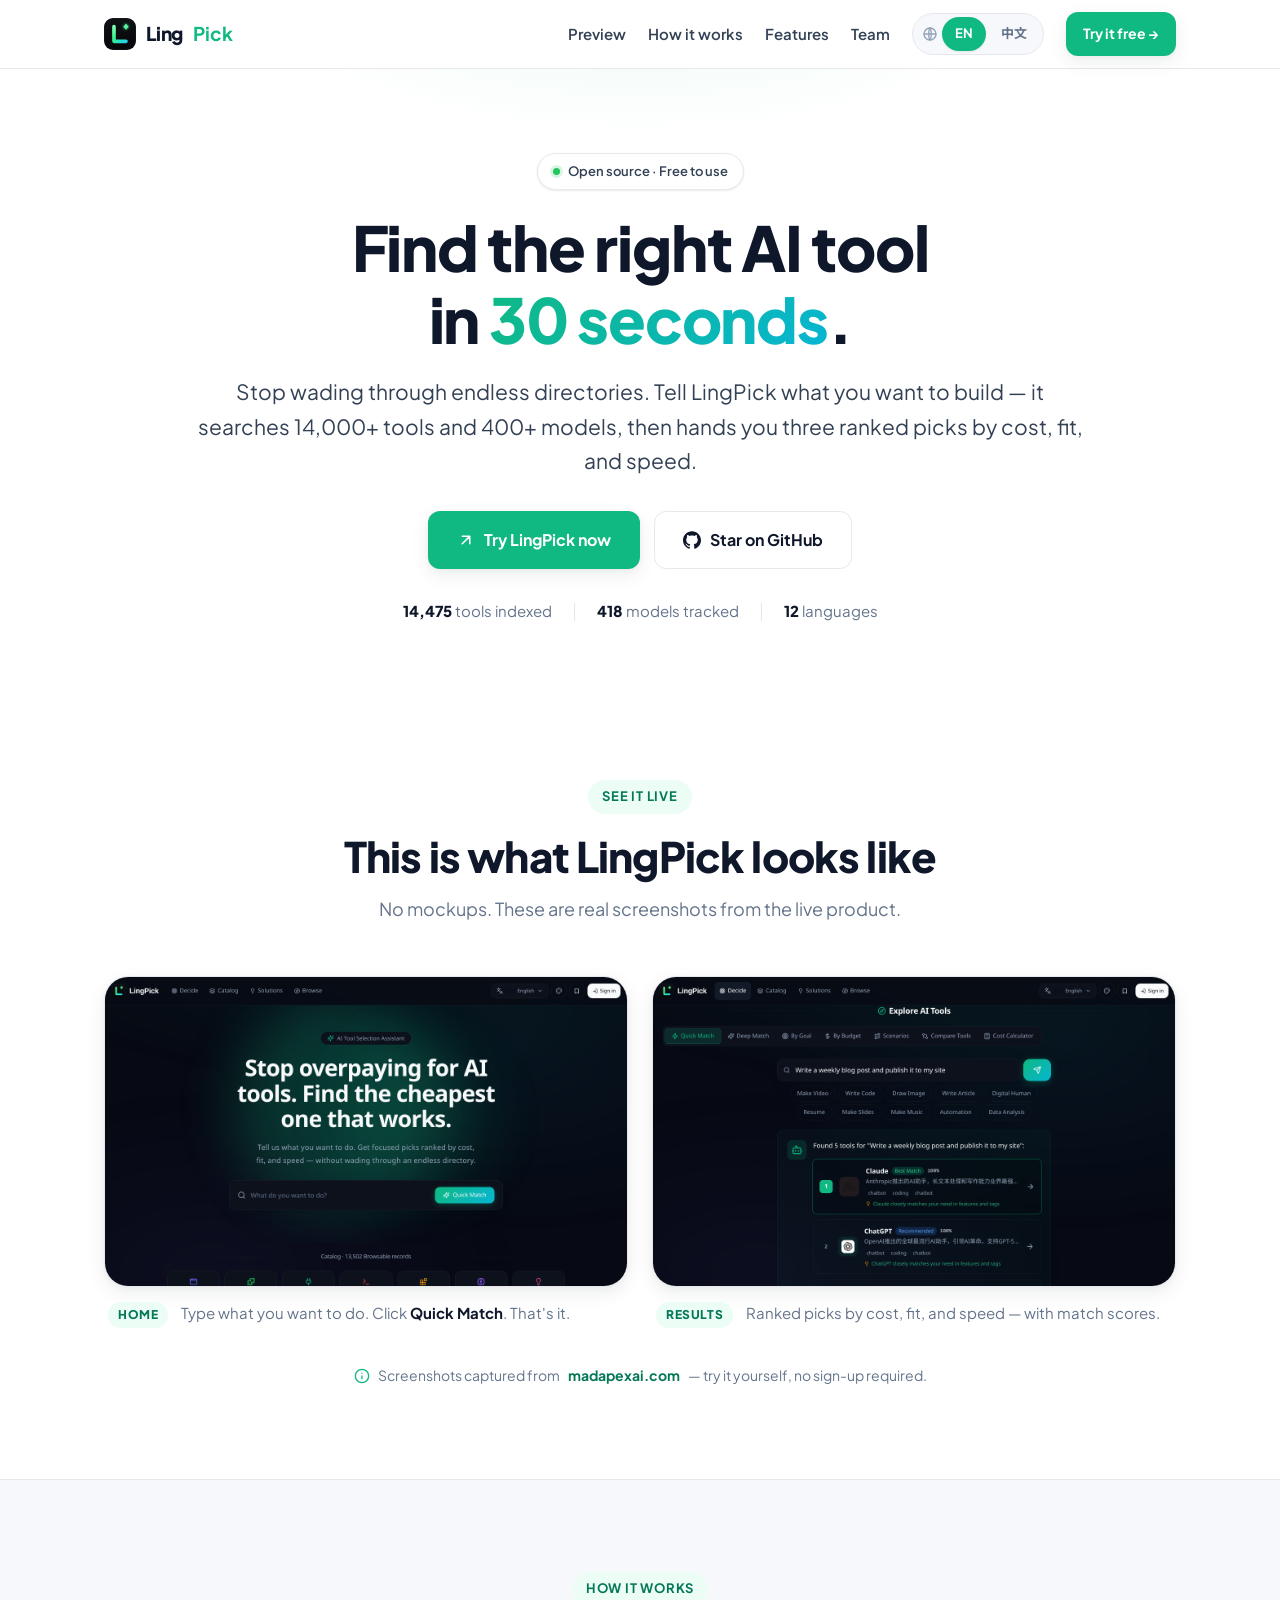
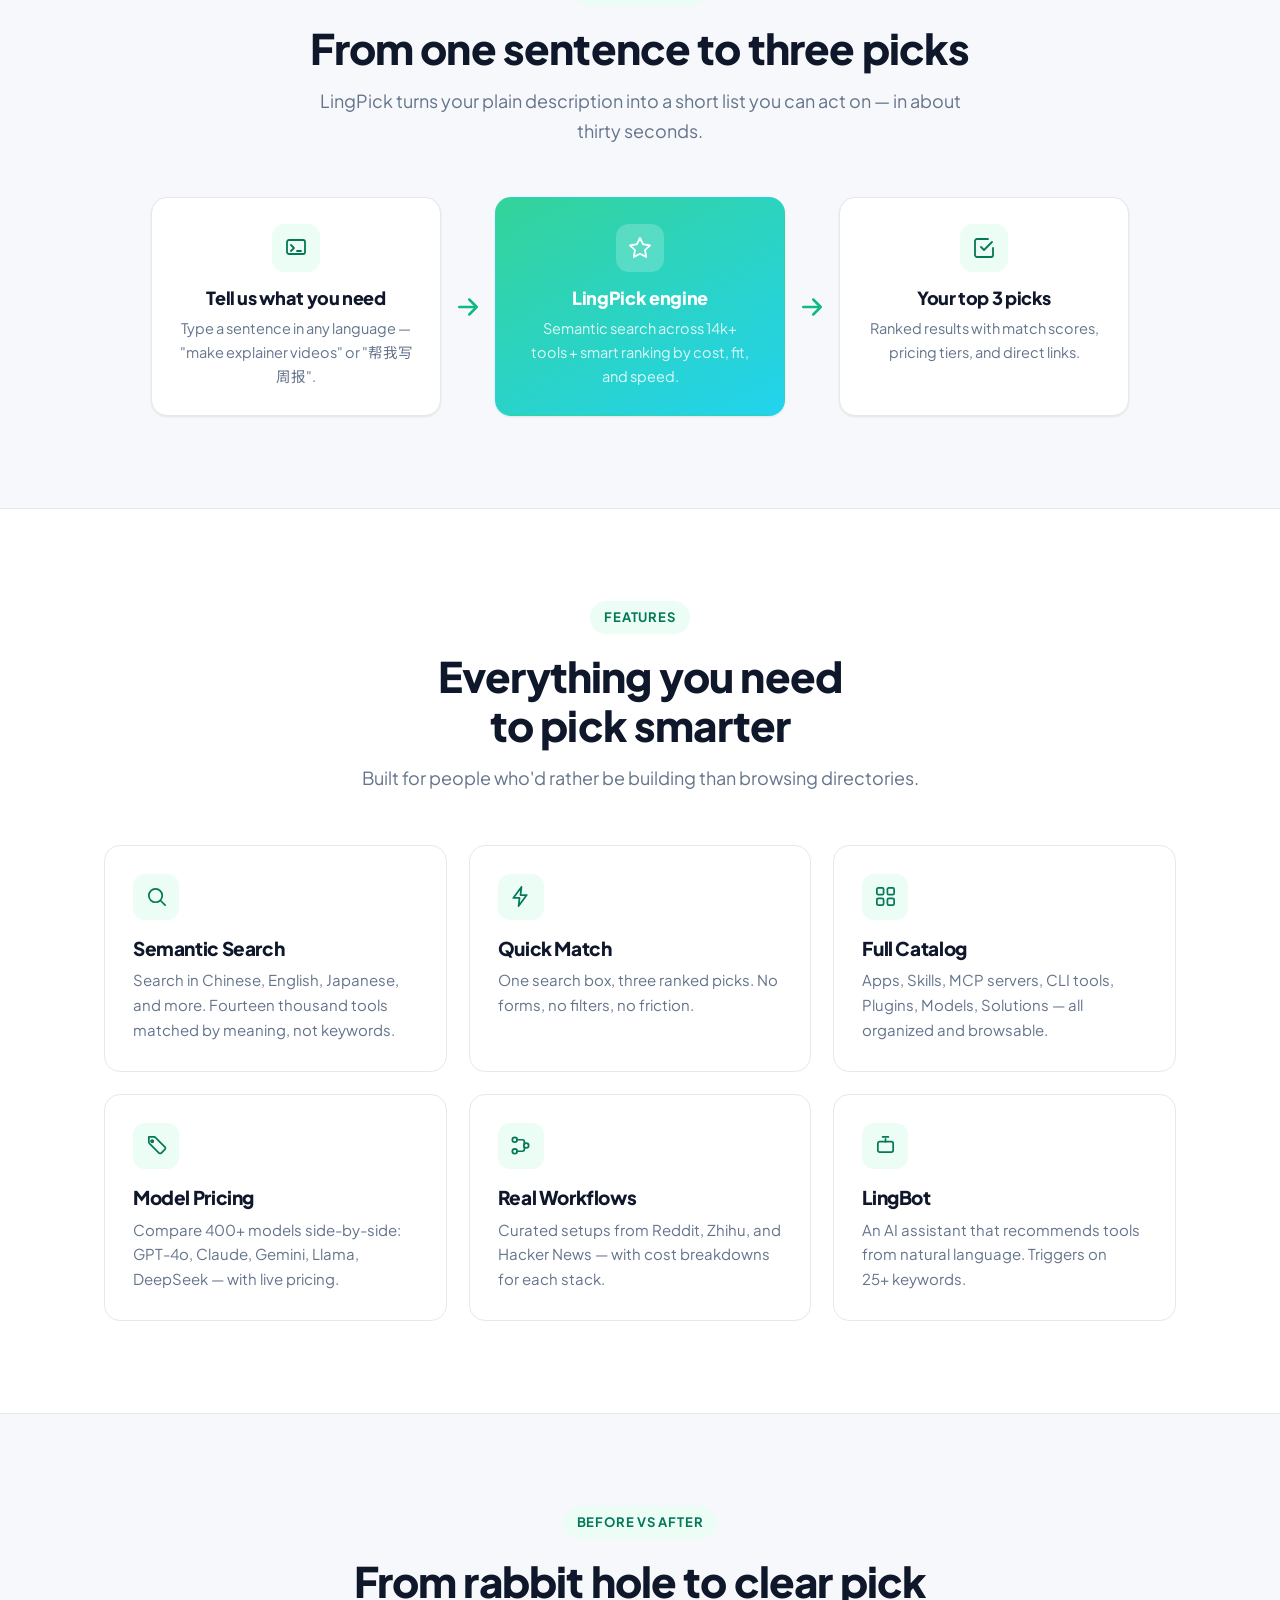
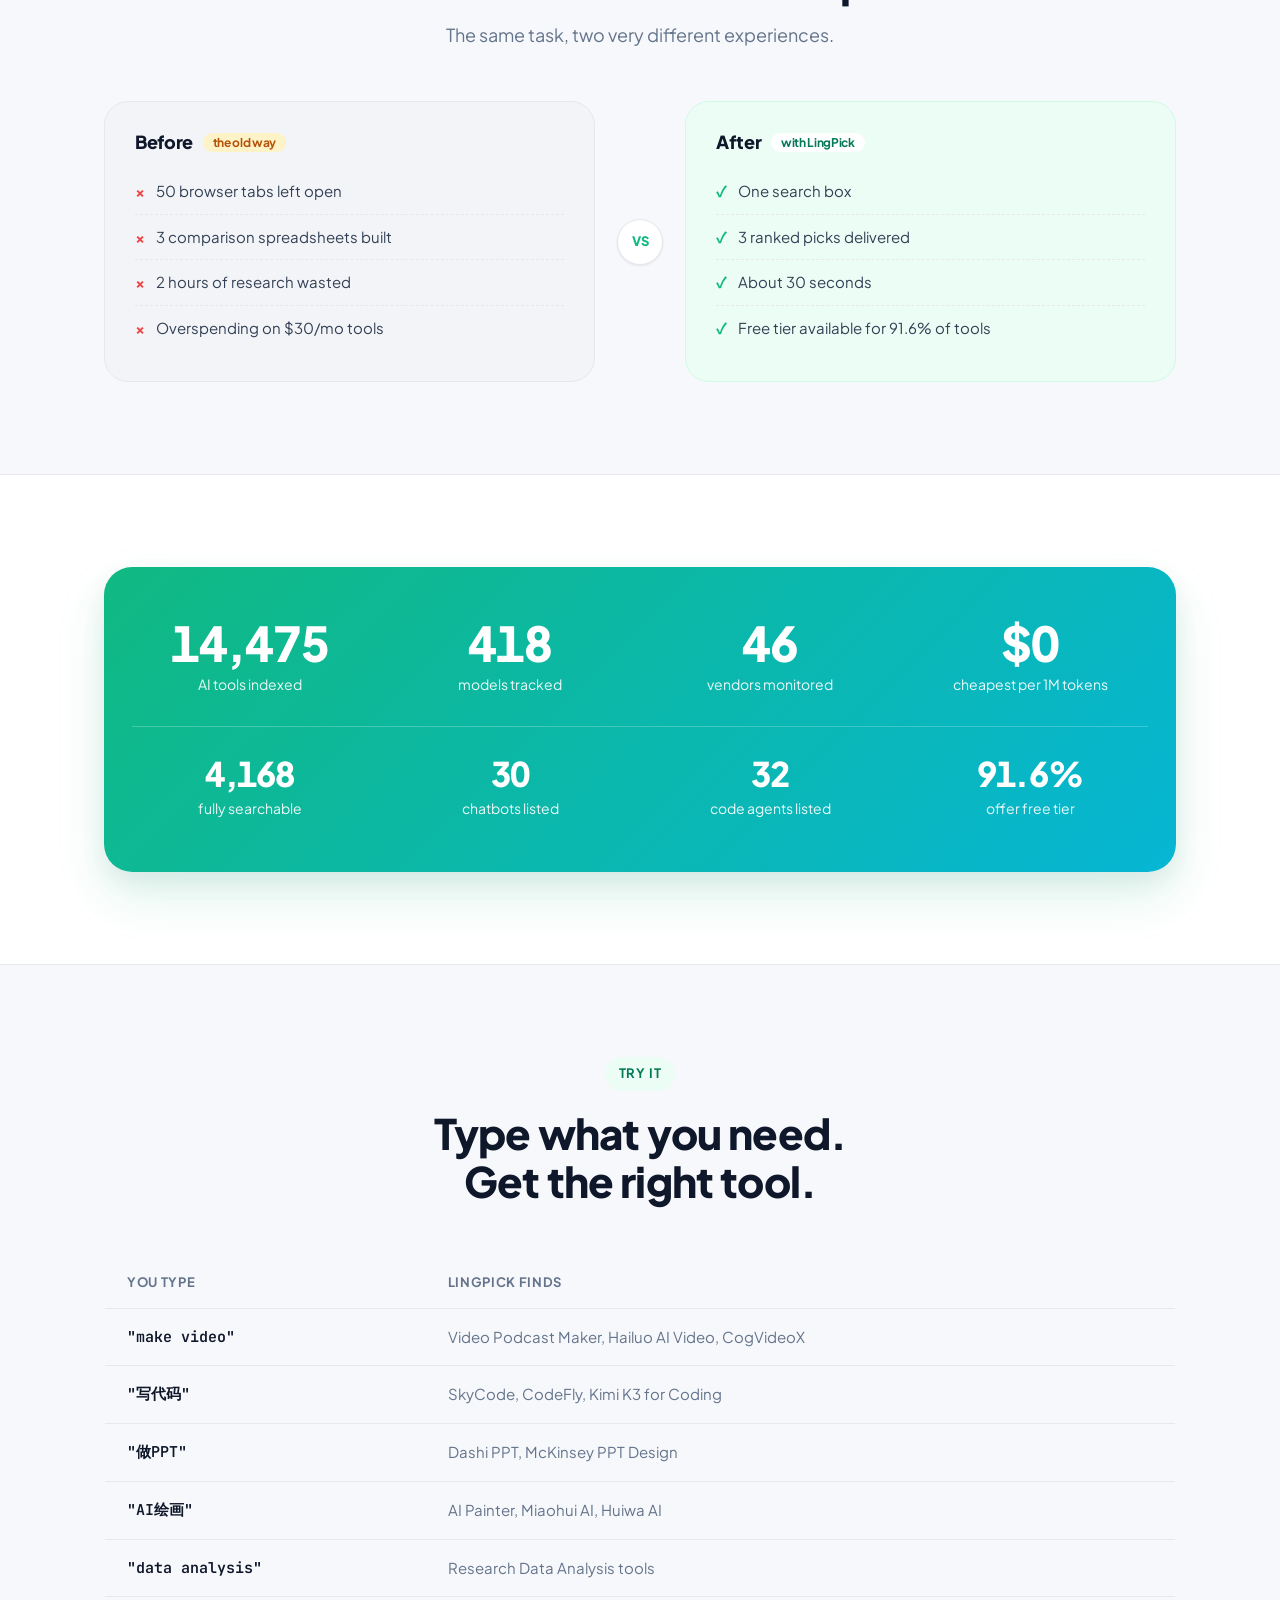
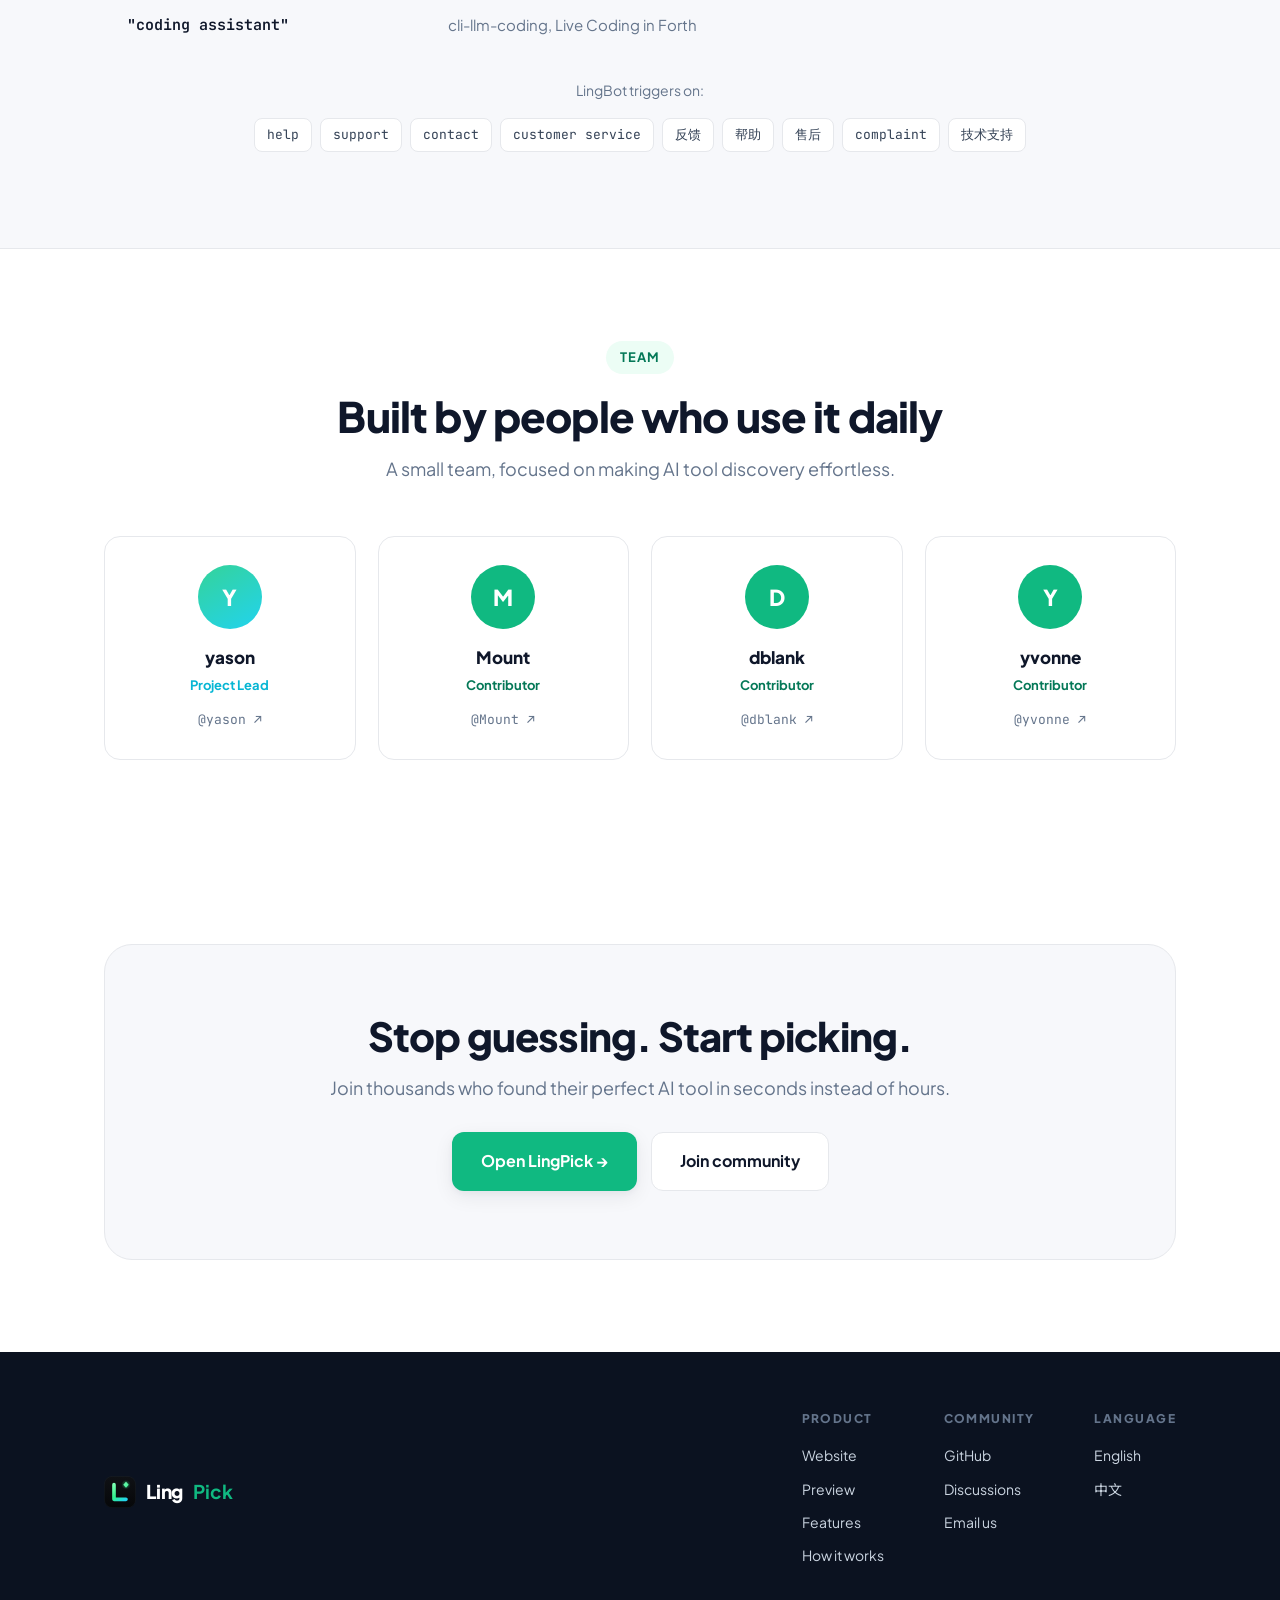
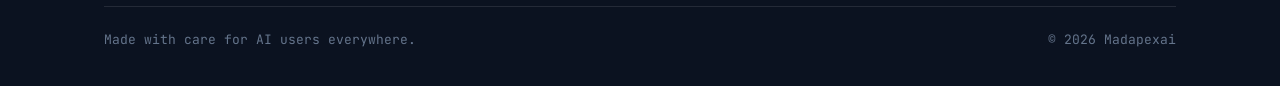
==== commit ade4c3db: "Use real madapexai logo (SVG), emerald accent, redesign lang switch, locale-aware default, polish mo" ====
--- a/index.html
+++ b/index.html
@@ -21,7 +21,7 @@
   <meta name="twitter:description" content="14,000+ AI tools. 30 seconds. Your perfect match." />
   <meta name="twitter:image" content="https://madapexai.github.io/lingpick/assets/img/product-hero.png" />
   <link rel="canonical" href="https://madapexai.github.io/lingpick/" />
-  <link rel="icon" type="image/png" href="./assets/img/logo.png" />
+  <link rel="icon" type="image/svg+xml" href="./assets/img/logo.svg" />
 
   <link rel="preconnect" href="https://fonts.googleapis.com" />
   <link rel="preconnect" href="https://fonts.gstatic.com" crossorigin />
@@ -35,7 +35,7 @@
   <header class="nav">
     <div class="container nav-inner">
       <a class="brand" href="./index.html" aria-label="LingPick home">
-        <img src="./assets/img/logo.png" alt="" width="32" height="32" aria-hidden="true" />
+        <img src="./assets/img/logo.svg" alt="" width="32" height="32" aria-hidden="true" />
         Ling<b>Pick</b>
       </a>
       <nav class="nav-links" aria-label="Primary navigation">
@@ -44,6 +44,7 @@
         <a class="link" href="#features">Features</a>
         <a class="link" href="#team">Team</a>
         <span class="lang-switch" role="group" aria-label="Language switcher">
+          <svg class="globe" viewBox="0 0 24 24" fill="none" stroke="currentColor" stroke-width="2" stroke-linecap="round" stroke-linejoin="round" aria-hidden="true"><circle cx="12" cy="12" r="9"/><path d="M3 12h18M12 3c2.5 2.7 2.5 15.3 0 18M12 3c-2.5 2.7-2.5 15.3 0 18"/></svg>
           <a href="./index.html" class="active" aria-current="page">EN</a>
           <a href="./zh.html">中文</a>
         </span>
@@ -333,7 +334,7 @@
   <footer class="footer">
     <div class="container">
       <div class="footer-top">
-        <a class="brand" href="./index.html"><img src="./assets/img/logo.png" alt="" width="28" height="28" aria-hidden="true" /> Ling<b>Pick</b></a>
+        <a class="brand" href="./index.html"><img src="./assets/img/logo.svg" alt="" width="28" height="28" aria-hidden="true" /> Ling<b>Pick</b></a>
         <div class="footer-cols">
           <div class="fcol">
             <h4>Product</h4>
--- a/assets/css/style.css
+++ b/assets/css/style.css
@@ -1,16 +1,17 @@
 /* =========================================================
    LingPick — Clean, premium landing page
-   Design principles (anti-slop): one brand accent, soft shadows,
-   clear hierarchy, no glow gradients, no emoji clutter.
-   Approachable for beginners, credible for pros.
+   Brand palette matched to madapexai.com: emerald -> cyan,
+   with the real neon-glyph logo. One accent, soft shadows,
+   clear hierarchy, no slop. Approachable + credible.
    ========================================================= */
 
 :root {
-  --indigo: #4F46E5;
-  --indigo-700: #4338CA;
-  --indigo-50: #EEF2FF;
-  --indigo-100: #E0E7FF;
-  --violet: #7C3AED;
+  /* emerald -> cyan accent, echoing the madapexai.com logo */
+  --accent: #10B981;
+  --accent-700: #047857;
+  --accent-50: #ECFDF5;
+  --accent-100: #D1FAE5;
+  --cyan: #06B6D4;
 
   --ink: #0F172A;
   --ink-2: #334155;
@@ -29,7 +30,10 @@
 
   --shadow-sm: 0 1px 2px rgba(15,23,42,.05), 0 1px 3px rgba(15,23,42,.04);
   --shadow-md: 0 6px 20px rgba(15,23,42,.07), 0 2px 6px rgba(15,23,42,.04);
-  --shadow-lg: 0 24px 50px rgba(79,70,229,.14), 0 10px 24px rgba(15,23,42,.06);
+  --shadow-lg: 0 24px 50px rgba(16,185,129,.14), 0 10px 24px rgba(15,23,42,.06);
+
+  --grad: linear-gradient(135deg, var(--accent), var(--cyan));
+  --grad-soft: linear-gradient(150deg, #34D399, #22D3EE);
 
   --maxw: 1120px;
   --font: "Plus Jakarta Sans", "Inter", -apple-system, BlinkMacSystemFont, "Segoe UI",
@@ -58,7 +62,7 @@
   background: var(--ink); color: #fff; padding: 10px 16px; border-radius: 10px;
   transition: top .2s ease; }
 .skip-link:focus { top: 12px; }
-:focus-visible { outline: 3px solid var(--indigo); outline-offset: 3px; border-radius: 6px; }
+:focus-visible { outline: 3px solid var(--accent); outline-offset: 3px; border-radius: 6px; }
 
 /* ---------- Layout ---------- */
 .container { max-width: var(--maxw); margin: 0 auto; padding: 0 24px; }
@@ -67,26 +71,31 @@
 
 .section-head { max-width: 680px; margin: 0 auto 52px; text-align: center; }
 .eyebrow { display: inline-flex; align-items: center; gap: 8px; font-size: 13px;
-  font-weight: 700; letter-spacing: .06em; text-transform: uppercase; color: var(--indigo);
-  background: var(--indigo-50); padding: 6px 14px; border-radius: 999px; margin-bottom: 18px; }
+  font-weight: 700; letter-spacing: .06em; text-transform: uppercase; color: var(--accent-700);
+  background: var(--accent-50); padding: 6px 14px; border-radius: 999px; margin-bottom: 18px; }
 .section-head h2 { font-size: clamp(28px, 4vw, 42px); }
 .section-head p { color: var(--muted); margin-top: 14px; font-size: 18px; }
 
 /* ---------- Nav ---------- */
 .nav { position: sticky; top: 0; z-index: 100; background: rgba(255,255,255,.82);
   backdrop-filter: saturate(180%) blur(12px); border-bottom: 1px solid var(--line); }
-.nav-inner { display: flex; align-items: center; justify-content: space-between; height: 68px; }
+.nav-inner { display: flex; align-items: center; justify-content: space-between; height: 68px; gap: 16px; }
 .brand { display: flex; align-items: center; gap: 10px; font-weight: 800; font-size: 19px;
   color: var(--ink); letter-spacing: -.01em; }
-.brand img { width: 30px; height: 30px; border-radius: 9px; }
-.brand b { color: var(--indigo); }
-.nav-links { display: flex; align-items: center; gap: 26px; }
+.brand img { width: 32px; height: 32px; border-radius: 9px; }
+.brand b { color: var(--accent); }
+.nav-links { display: flex; align-items: center; gap: 22px; }
 .nav-links a.link { font-size: 15px; font-weight: 600; color: var(--ink-2); transition: color .15s ease; }
-.nav-links a.link:hover { color: var(--indigo); }
-.lang-switch { display: inline-flex; border: 1px solid var(--line); border-radius: 9px; overflow: hidden; }
-.lang-switch a { font-size: 13px; font-weight: 700; padding: 7px 13px; color: var(--muted); transition: all .15s ease; }
-.lang-switch a:hover { color: var(--indigo); }
-.lang-switch a.active { background: var(--indigo); color: #fff; }
+.nav-links a.link:hover { color: var(--accent); }
+
+/* language switch — segmented pill */
+.lang-switch { display: inline-flex; align-items: center; gap: 2px; background: var(--bg-soft);
+  border: 1px solid var(--line); border-radius: 999px; padding: 3px; }
+.lang-switch .globe { width: 16px; height: 16px; color: var(--muted-2); margin: 0 2px 0 6px; flex: 0 0 auto; }
+.lang-switch a { font-size: 13px; font-weight: 700; padding: 6px 13px; border-radius: 999px;
+  color: var(--muted); transition: background .18s ease, color .18s ease; }
+.lang-switch a:hover { color: var(--accent-700); }
+.lang-switch a.active { background: var(--accent); color: #fff; box-shadow: var(--shadow-sm); }
 
 /* ---------- Buttons ---------- */
 .btn { display: inline-flex; align-items: center; justify-content: center; gap: 9px;
@@ -95,22 +104,22 @@
   transition: transform .15s ease, box-shadow .2s ease, background .2s ease, border-color .2s ease; }
 .btn-sm { padding: 9px 16px; font-size: 14px; }
 .btn-lg { padding: 15px 28px; font-size: 16px; }
-.btn-primary { background: var(--indigo); color: #fff; box-shadow: var(--shadow-md); }
-.btn-primary:hover { background: var(--indigo-700); transform: translateY(-1px); box-shadow: var(--shadow-lg); }
+.btn-primary { background: var(--accent); color: #fff; box-shadow: var(--shadow-md); }
+.btn-primary:hover { background: var(--accent-700); transform: translateY(-1px); box-shadow: var(--shadow-lg); }
 .btn-ghost { background: #fff; color: var(--ink); border-color: var(--line); }
-.btn-ghost:hover { border-color: var(--indigo); color: var(--indigo); }
+.btn-ghost:hover { border-color: var(--accent); color: var(--accent-700); }
 
 /* ---------- Hero ---------- */
 .hero { padding: 84px 0 64px; text-align: center; position: relative; overflow: hidden; }
 .hero::before { content: ""; position: absolute; inset: -12% 0 auto 0; height: 460px; z-index: -1;
-  background: radial-gradient(48% 58% at 50% -10%, rgba(79,70,229,.10), transparent 70%); }
+  background: radial-gradient(48% 58% at 50% -10%, rgba(16,185,129,.10), transparent 70%); }
 .hero-badge { display: inline-flex; align-items: center; gap: 8px; font-size: 13px; font-weight: 600;
   color: var(--ink-2); background: #fff; border: 1px solid var(--line); padding: 7px 15px;
   border-radius: 999px; margin-bottom: 22px; box-shadow: var(--shadow-sm); }
 .hero-badge span { width: 7px; height: 7px; border-radius: 50%; background: #22C55E;
   box-shadow: 0 0 0 3px rgba(34,197,94,.18); }
 .hero h1 { font-size: clamp(38px, 6.4vw, 62px); max-width: 15ch; margin: 0 auto 20px; }
-.hero h1 em { font-style: normal; background: linear-gradient(120deg, var(--indigo), var(--violet));
+.hero h1 em { font-style: normal; background: var(--grad);
   -webkit-background-clip: text; background-clip: text; color: transparent; }
 .hero .lede { font-size: clamp(18px, 2.3vw, 21px); color: var(--ink-2); max-width: 60ch; margin: 0 auto 32px; }
 .hero-actions { display: flex; gap: 14px; justify-content: center; flex-wrap: wrap; }
@@ -129,27 +138,27 @@
 .shot-frame img { width: 100%; height: auto; aspect-ratio: 1280 / 760; object-fit: cover; object-position: top; display: block; }
 .shot-card figcaption { margin-top: 14px; font-size: 15px; color: var(--muted); padding: 0 4px; }
 .shot-card figcaption .cap-label { display: inline-block; font-size: 12px; font-weight: 800; letter-spacing: .05em;
-  text-transform: uppercase; color: var(--indigo); background: var(--indigo-50); padding: 3px 10px;
+  text-transform: uppercase; color: var(--accent-700); background: var(--accent-50); padding: 3px 10px;
   border-radius: 999px; margin-right: 10px; }
 .shot-card figcaption strong { color: var(--ink); }
 .showcase-note { margin-top: 36px; text-align: center; font-size: 14px; color: var(--muted);
   display: flex; align-items: center; justify-content: center; gap: 8px; }
-.showcase-note svg { color: var(--indigo); flex: 0 0 auto; }
-.showcase-note a { color: var(--indigo); font-weight: 700; }
+.showcase-note svg { color: var(--accent); flex: 0 0 auto; }
+.showcase-note a { color: var(--accent-700); font-weight: 700; }
 
 /* ---------- Pipeline ---------- */
 .pipeline { display: flex; align-items: stretch; gap: 0; justify-content: center; flex-wrap: wrap; }
 .pipe-node { background: #fff; border: 1px solid var(--line); border-radius: var(--radius);
   padding: 26px 22px; width: 290px; text-align: center; box-shadow: var(--shadow-sm); }
 .pipe-node .ico { width: 48px; height: 48px; border-radius: 13px; display: grid; place-items: center;
-  background: var(--indigo-50); color: var(--indigo); margin: 0 auto 16px; }
+  background: var(--accent-50); color: var(--accent-700); margin: 0 auto 16px; }
 .pipe-node .ico svg { width: 24px; height: 24px; }
 .pipe-node h3 { font-size: 18px; margin-bottom: 8px; }
 .pipe-node p { font-size: 14.5px; color: var(--muted); }
-.pipe-arrow { display: grid; place-items: center; padding: 0 12px; color: var(--indigo); flex: 0 0 auto; }
+.pipe-arrow { display: grid; place-items: center; padding: 0 12px; color: var(--accent); flex: 0 0 auto; }
 .pipe-arrow svg { width: 30px; height: 30px; }
-.pipe-node.accent { background: linear-gradient(150deg, var(--indigo), var(--violet)); border-color: transparent; }
-.pipe-node.accent .ico { background: rgba(255,255,255,.18); color: #fff; }
+.pipe-node.accent { background: var(--grad-soft); border-color: transparent; color: #fff; }
+.pipe-node.accent .ico { background: rgba(255,255,255,.2); color: #fff; }
 .pipe-node.accent h3, .pipe-node.accent p { color: #fff; }
 .pipe-node.accent p { color: rgba(255,255,255,.85); }
 
@@ -157,9 +166,9 @@
 .features-grid { display: grid; grid-template-columns: repeat(3, 1fr); gap: 22px; }
 .card { background: #fff; border: 1px solid var(--line); border-radius: var(--radius);
   padding: 28px; transition: transform .2s ease, box-shadow .25s ease, border-color .2s ease; }
-.card:hover { transform: translateY(-4px); box-shadow: var(--shadow-md); border-color: var(--indigo-100); }
+.card:hover { transform: translateY(-4px); box-shadow: var(--shadow-md); border-color: var(--accent-100); }
 .card .ico { width: 46px; height: 46px; border-radius: 12px; display: grid; place-items: center;
-  background: var(--indigo-50); color: var(--indigo); margin-bottom: 18px; }
+  background: var(--accent-50); color: var(--accent-700); margin-bottom: 18px; }
 .card .ico svg { width: 23px; height: 23px; }
 .card h3 { font-size: 19px; margin-bottom: 9px; }
 .card p { color: var(--muted); font-size: 15px; }
@@ -168,29 +177,29 @@
 .compare { display: grid; grid-template-columns: 1fr auto 1fr; gap: 22px; align-items: center; }
 .panel { border-radius: var(--radius-lg); padding: 30px; }
 .panel.before { background: var(--bg-tint); border: 1px solid var(--line); }
-.panel.after { background: var(--indigo-50); border: 1px solid var(--indigo-100); }
+.panel.after { background: var(--accent-50); border: 1px solid var(--accent-100); }
 .panel h3 { font-size: 18px; margin-bottom: 16px; display: flex; align-items: center; gap: 10px; flex-wrap: wrap; }
 .tag { font-size: 12px; font-weight: 700; padding: 3px 10px; border-radius: 999px; }
 .tag-warn { color: #B45309; background: #FEF3C7; }
-.tag-good { color: var(--indigo); background: #fff; }
+.tag-good { color: var(--accent-700); background: #fff; }
 .compare-vs { display: grid; place-items: center; width: 46px; height: 46px; border-radius: 50%;
-  background: #fff; border: 1px solid var(--line); color: var(--indigo); font-weight: 800; font-size: 13px;
+  background: #fff; border: 1px solid var(--line); color: var(--accent); font-weight: 800; font-size: 13px;
   box-shadow: var(--shadow-sm); }
 .panel ul li { display: flex; align-items: center; gap: 11px; padding: 10px 0; font-size: 15px;
   color: var(--ink-2); border-bottom: 1px dashed var(--line); }
 .panel ul li:last-child { border-bottom: 0; }
 .panel .x { color: #EF4444; font-weight: 800; flex: 0 0 auto; }
-.panel .check { color: var(--indigo); font-weight: 800; flex: 0 0 auto; }
+.panel .check { color: var(--accent); font-weight: 800; flex: 0 0 auto; }
 
 /* ---------- Stats band ---------- */
-.stats-band { background: linear-gradient(150deg, var(--indigo), var(--violet)); color: #fff;
-  border-radius: var(--radius-xl); padding: 52px 28px; box-shadow: var(--shadow-lg); }
+.stats-band { background: var(--grad); color: #fff; border-radius: var(--radius-xl);
+  padding: 52px 28px; box-shadow: var(--shadow-lg); }
 .stats-row { display: grid; grid-template-columns: repeat(4, 1fr); gap: 24px; text-align: center; }
 .stat { display: flex; flex-direction: column; gap: 6px; }
 .stat .num { font-size: clamp(34px, 4.6vw, 48px); font-weight: 800; line-height: 1;
   font-variant-numeric: tabular-nums; letter-spacing: -.02em; }
-.stat .label { font-size: 14px; opacity: .9; }
-.stats-divider { height: 1px; background: rgba(255,255,255,.18); margin: 30px 0; }
+.stat .label { font-size: 14px; opacity: .92; }
+.stats-divider { height: 1px; background: rgba(255,255,255,.22); margin: 30px 0; }
 .stats-row-sm .stat .num { font-size: clamp(26px, 3.2vw, 34px); }
 
 /* ---------- Examples table ---------- */
@@ -206,7 +215,6 @@
 .ex-table tbody tr:hover { background: var(--bg-soft); }
 .keywords { margin-top: 24px; text-align: center; }
 .kw-label { color: var(--muted); margin-bottom: 12px; font-size: 14px; }
-.kw-label, .keywords .k { }
 .keywords .k { display: inline-block; font-family: var(--mono); font-size: 13px; color: var(--ink-2);
   background: #fff; border: 1px solid var(--line); border-radius: 8px; padding: 5px 12px; margin: 4px; }
 
@@ -216,14 +224,14 @@
   padding: 28px 22px; text-align: center; transition: transform .2s ease, box-shadow .2s ease; }
 .member:hover { transform: translateY(-4px); box-shadow: var(--shadow-md); }
 .member .avatar { width: 64px; height: 64px; border-radius: 50%; margin: 0 auto 14px;
-  display: grid; place-items: center; font-weight: 800; font-size: 22px; color: #fff; background: var(--indigo); }
-.member.lead .avatar { background: linear-gradient(135deg, var(--indigo), var(--violet)); }
+  display: grid; place-items: center; font-weight: 800; font-size: 22px; color: #fff; background: var(--accent); }
+.member.lead .avatar { background: var(--grad-soft); }
 .member .name { font-size: 17px; font-weight: 800; color: var(--ink); }
-.member .role { font-size: 13px; font-weight: 700; color: var(--indigo); margin-top: 4px; }
-.member.lead .role { color: var(--violet); }
+.member .role { font-size: 13px; font-weight: 700; color: var(--accent-700); margin-top: 4px; }
+.member.lead .role { color: var(--cyan); }
 .member .gh { display: inline-flex; align-items: center; gap: 5px; margin-top: 12px;
   font-size: 13px; color: var(--muted); font-family: var(--mono); }
-.member .gh:hover { color: var(--indigo); }
+.member .gh:hover { color: var(--accent-700); }
 
 /* ---------- CTA ---------- */
 .cta-section { text-align: center; }
@@ -234,9 +242,10 @@
 .cta-buttons { display: flex; gap: 14px; justify-content: center; flex-wrap: wrap; }
 
 /* ---------- Footer ---------- */
-.footer { background: #0F172A; color: #94A3B8; padding: 60px 0 36px; font-size: 14px; }
+.footer { background: #0B1220; color: #94A3B8; padding: 60px 0 36px; font-size: 14px; }
 .footer-top { display: flex; flex-wrap: wrap; gap: 36px; justify-content: space-between; }
 .footer .brand { color: #fff; }
+.footer .brand img { border-radius: 8px; }
 .footer-cols { display: flex; gap: 60px; flex-wrap: wrap; }
 .fcol h4 { font-size: 12px; letter-spacing: .12em; text-transform: uppercase; color: #64748B; margin-bottom: 14px; }
 .fcol a { display: block; color: #CBD5E1; padding: 5px 0; transition: color .15s ease; }
@@ -253,6 +262,7 @@
 
 /* ---------- Responsive ---------- */
 @media (max-width: 920px) {
+  .nav-links a.link { display: none; }
   .features-grid { grid-template-columns: repeat(2, 1fr); }
   .team-grid { grid-template-columns: repeat(2, 1fr); }
   .showcase-grid { grid-template-columns: 1fr; }
@@ -261,18 +271,22 @@
   .pipe-arrow { transform: rotate(90deg); padding: 6px 0; }
   .compare { grid-template-columns: 1fr; }
   .compare-vs { margin: 4px auto; }
-  .nav-links a.link { display: none; }
 }
 @media (max-width: 560px) {
   body { font-size: 16px; }
   section { padding: 60px 0; }
-  .hero { padding: 60px 0 48px; }
+  .hero { padding: 56px 0 44px; }
   .features-grid, .team-grid { grid-template-columns: 1fr; }
   .stats-row, .stats-row-sm { grid-template-columns: repeat(2, 1fr); }
-  .hero h1 { font-size: 36px; }
+  .hero h1 { font-size: 35px; }
   .ex-table td.q { white-space: normal; }
   .pipe-node { width: 100%; }
   .section-head { margin-bottom: 38px; }
-  .cta-box { padding: 48px 22px; }
+  .cta-box { padding: 46px 22px; }
   .hero-actions .btn, .cta-buttons .btn { width: 100%; }
-}
+  .nav-inner { gap: 10px; }
+  .brand { font-size: 17px; }
+  .brand img { width: 28px; height: 28px; }
+  .lang-switch a { padding: 6px 11px; }
+  .btn-sm { padding: 8px 13px; font-size: 13px; }
+}
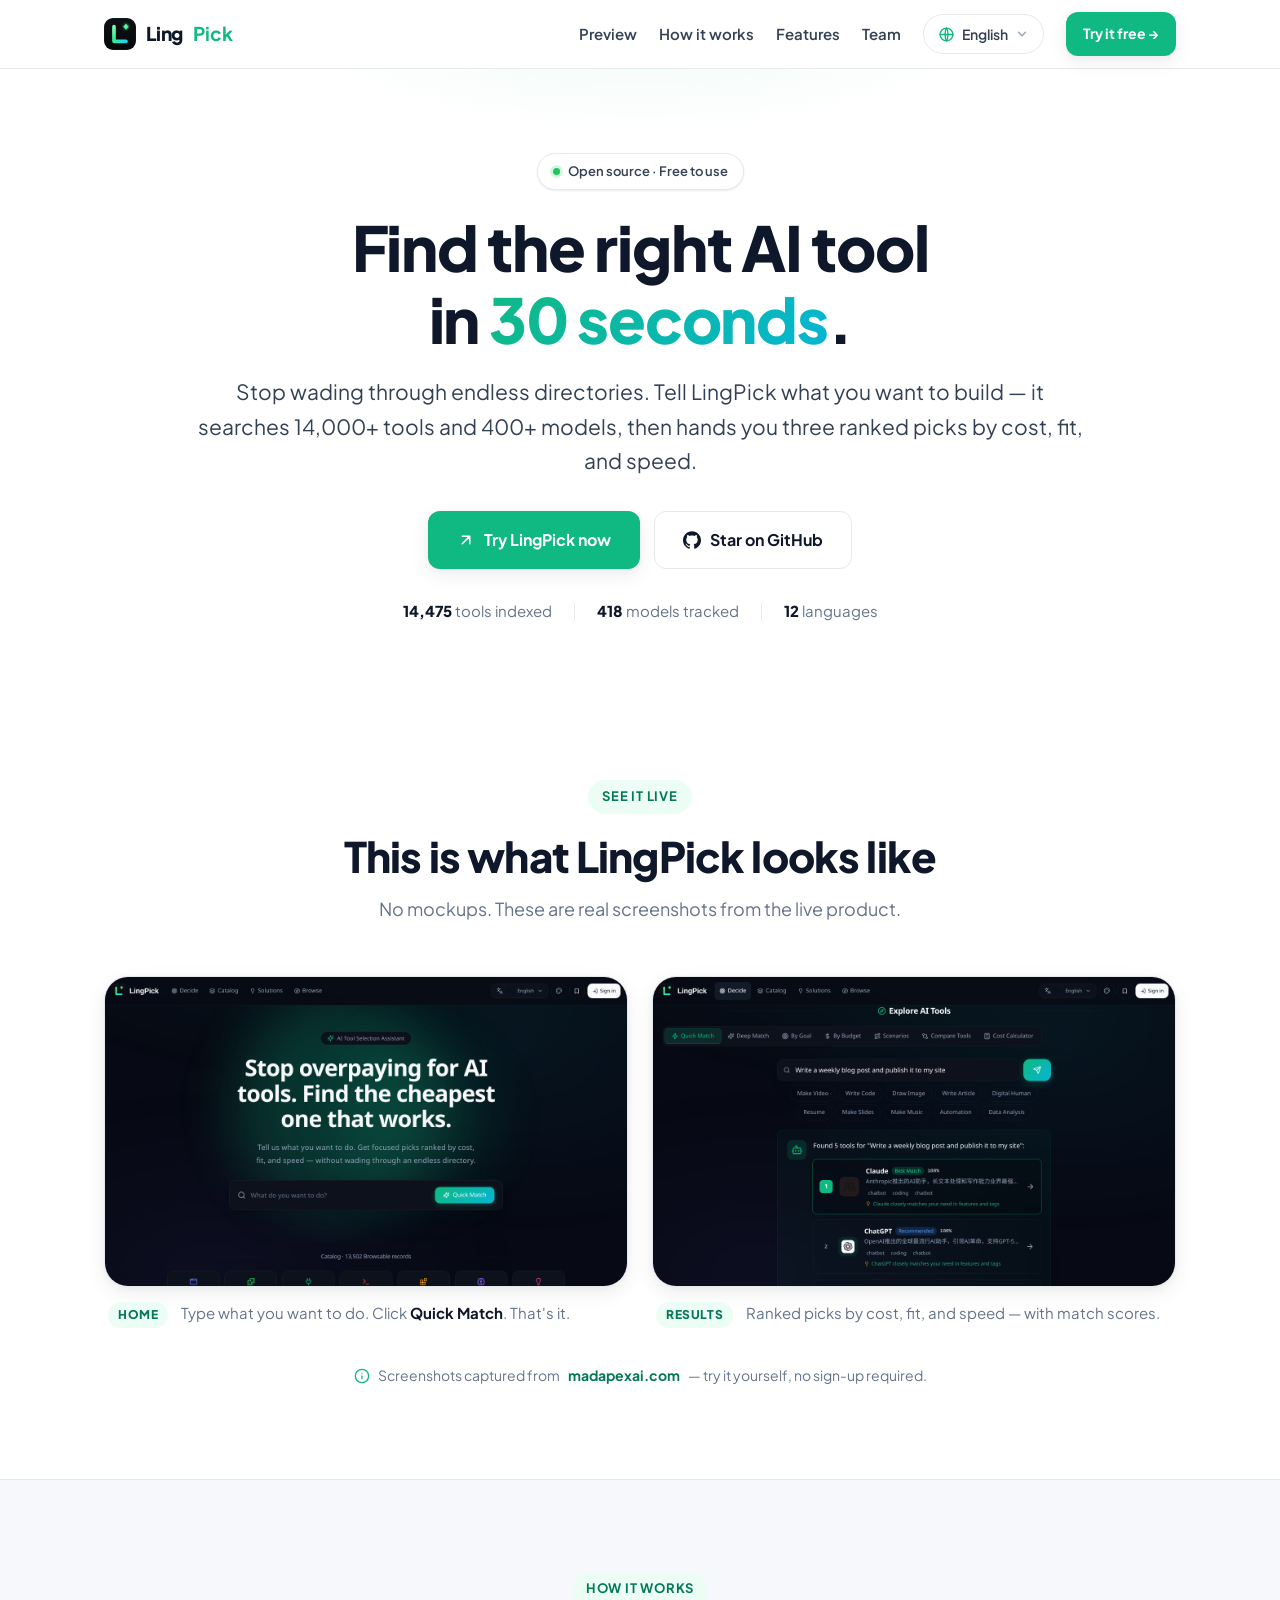
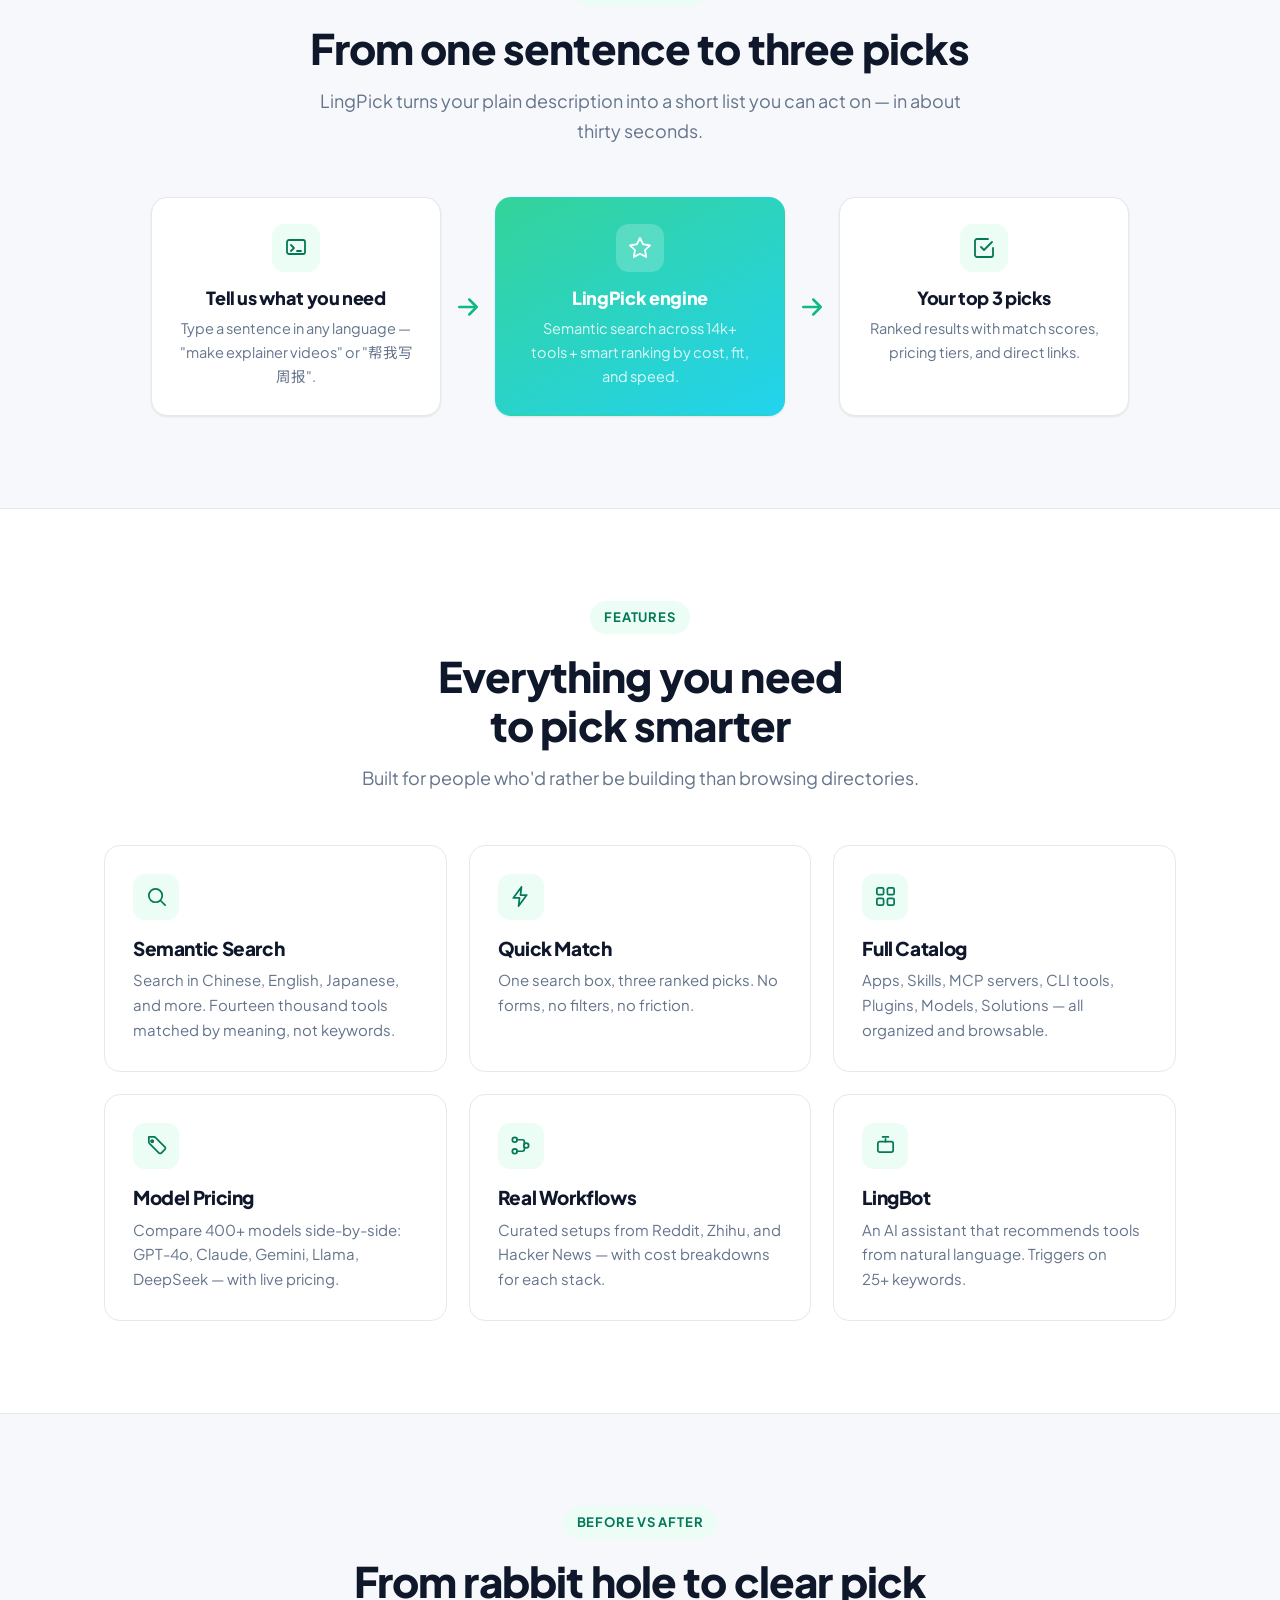
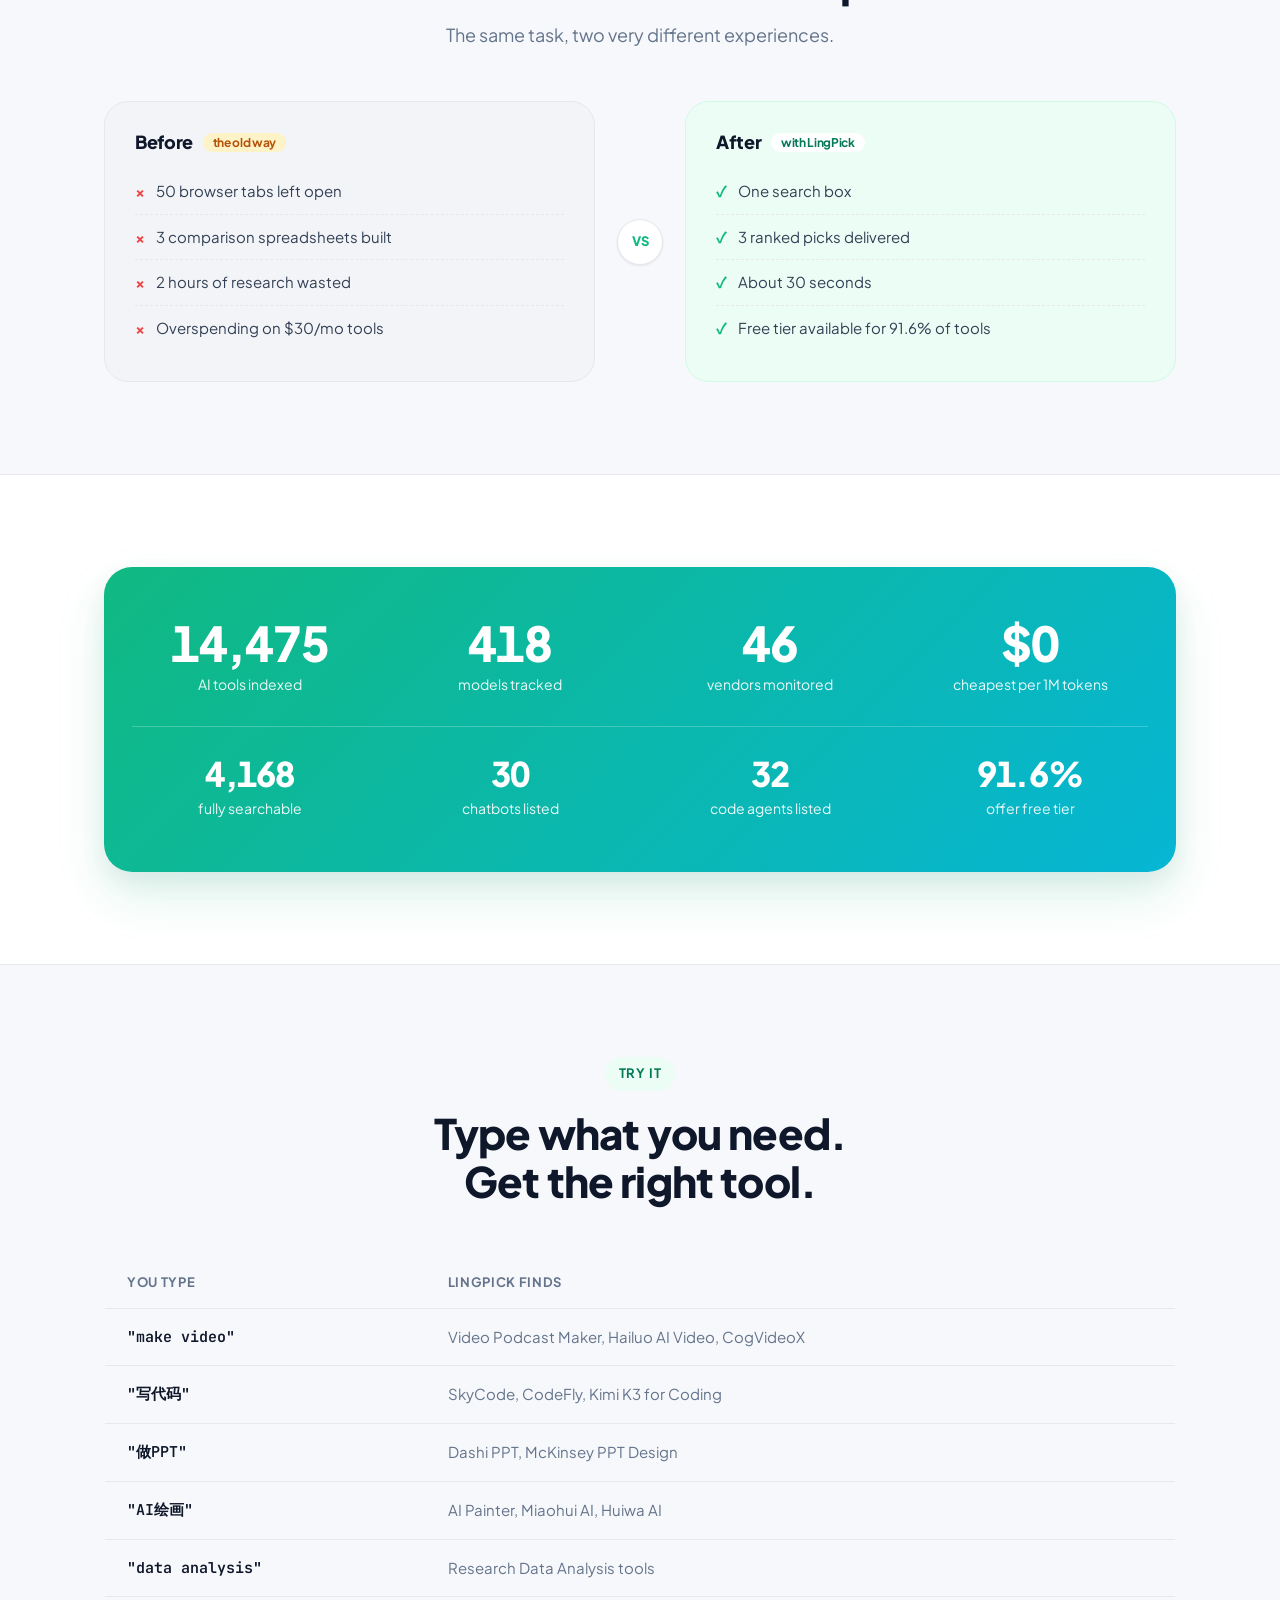
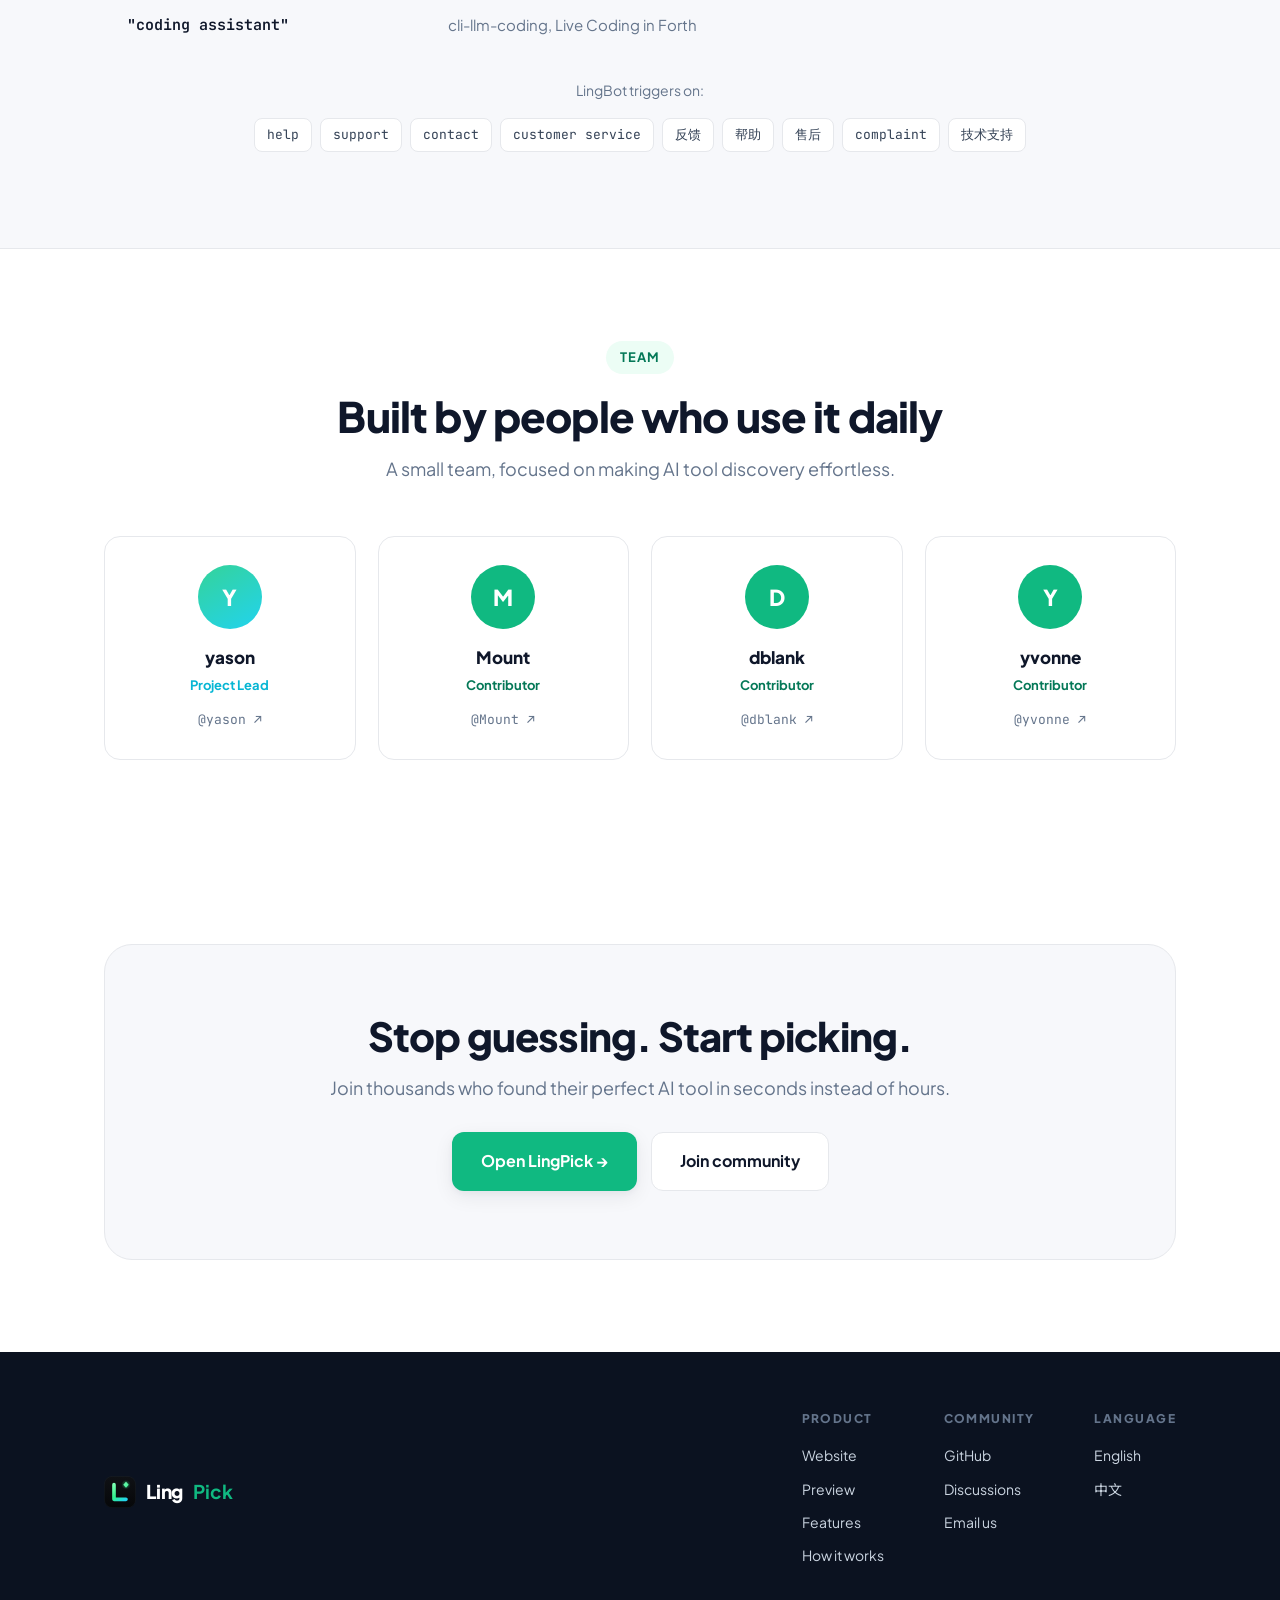
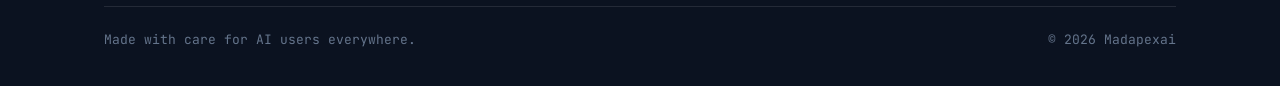
==== commit 3a82c9d7: "Redesign lang switch to elegant dropdown, brand name 灵选 on zh page" ====
--- a/index.html
+++ b/index.html
@@ -43,11 +43,17 @@
         <a class="link" href="#how">How it works</a>
         <a class="link" href="#features">Features</a>
         <a class="link" href="#team">Team</a>
-        <span class="lang-switch" role="group" aria-label="Language switcher">
-          <svg class="globe" viewBox="0 0 24 24" fill="none" stroke="currentColor" stroke-width="2" stroke-linecap="round" stroke-linejoin="round" aria-hidden="true"><circle cx="12" cy="12" r="9"/><path d="M3 12h18M12 3c2.5 2.7 2.5 15.3 0 18M12 3c-2.5 2.7-2.5 15.3 0 18"/></svg>
-          <a href="./index.html" class="active" aria-current="page">EN</a>
-          <a href="./zh.html">中文</a>
-        </span>
+        <div class="lang-wrap">
+          <button class="lang-btn" type="button" aria-haspopup="true" aria-expanded="false" aria-label="Switch language">
+            <svg class="globe" viewBox="0 0 24 24" fill="none" stroke="currentColor" stroke-width="2" stroke-linecap="round" stroke-linejoin="round" aria-hidden="true"><circle cx="12" cy="12" r="9"/><path d="M3 12h18M12 3c2.5 2.7 2.5 15.3 0 18M12 3c-2.5 2.7-2.5 15.3 0 18"/></svg>
+            <span class="label">English</span>
+            <svg class="chev" viewBox="0 0 24 24" fill="none" stroke="currentColor" stroke-width="2.2" stroke-linecap="round" stroke-linejoin="round" aria-hidden="true"><path d="M6 9l6 6 6-6"/></svg>
+          </button>
+          <div class="lang-menu" role="menu">
+            <a href="./index.html" class="active" role="menuitem">English <span class="tick" aria-hidden="true"></span></a>
+            <a href="./zh.html" role="menuitem">简体中文</a>
+          </div>
+        </div>
         <a class="btn btn-primary btn-sm" href="https://madapexai.com" target="_blank" rel="noopener">Try it free →</a>
       </nav>
     </div>
--- a/assets/css/style.css
+++ b/assets/css/style.css
@@ -88,14 +88,29 @@
 .nav-links a.link { font-size: 15px; font-weight: 600; color: var(--ink-2); transition: color .15s ease; }
 .nav-links a.link:hover { color: var(--accent); }
 
-/* language switch — segmented pill */
-.lang-switch { display: inline-flex; align-items: center; gap: 2px; background: var(--bg-soft);
-  border: 1px solid var(--line); border-radius: 999px; padding: 3px; }
-.lang-switch .globe { width: 16px; height: 16px; color: var(--muted-2); margin: 0 2px 0 6px; flex: 0 0 auto; }
-.lang-switch a { font-size: 13px; font-weight: 700; padding: 6px 13px; border-radius: 999px;
-  color: var(--muted); transition: background .18s ease, color .18s ease; }
-.lang-switch a:hover { color: var(--accent-700); }
-.lang-switch a.active { background: var(--accent); color: #fff; box-shadow: var(--shadow-sm); }
+/* language switch — elegant dropdown */
+.lang-wrap { position: relative; display: inline-flex; }
+.lang-btn { display: inline-flex; align-items: center; gap: 7px; height: 40px; padding: 0 14px;
+  background: #fff; border: 1px solid var(--line); border-radius: 999px; color: var(--ink-2);
+  font-family: var(--font); font-weight: 600; font-size: 14px; cursor: pointer;
+  transition: border-color .15s ease, color .15s ease, box-shadow .2s ease; }
+.lang-btn:hover { border-color: var(--accent); color: var(--accent-700); box-shadow: var(--shadow-sm); }
+.lang-btn .globe { width: 17px; height: 17px; color: var(--accent); flex: 0 0 auto; }
+.lang-btn .label { line-height: 1; }
+.lang-btn .chev { width: 14px; height: 14px; color: var(--muted-2); transition: transform .2s ease; flex: 0 0 auto; }
+.lang-wrap.open .lang-btn { border-color: var(--accent); color: var(--accent-700); }
+.lang-wrap.open .lang-btn .chev { transform: rotate(180deg); }
+.lang-menu { position: absolute; top: calc(100% + 10px); right: 0; min-width: 168px; background: #fff;
+  border: 1px solid var(--line); border-radius: 14px; box-shadow: var(--shadow-lg); padding: 6px;
+  z-index: 200; opacity: 0; transform: translateY(-8px); pointer-events: none;
+  transition: opacity .18s ease, transform .18s ease; }
+.lang-wrap.open .lang-menu { opacity: 1; transform: none; pointer-events: auto; }
+.lang-menu a { display: flex; align-items: center; justify-content: space-between; gap: 10px;
+  padding: 11px 12px; border-radius: 10px; font-size: 14px; font-weight: 600; color: var(--ink-2);
+  transition: background .15s ease, color .15s ease; }
+.lang-menu a:hover { background: var(--bg-soft); }
+.lang-menu a.active { color: var(--accent-700); background: var(--accent-50); }
+.lang-menu a .tick { width: 7px; height: 7px; border-radius: 50%; background: var(--accent); flex: 0 0 auto; }
 
 /* ---------- Buttons ---------- */
 .btn { display: inline-flex; align-items: center; justify-content: center; gap: 9px;
@@ -287,6 +302,7 @@
   .nav-inner { gap: 10px; }
   .brand { font-size: 17px; }
   .brand img { width: 28px; height: 28px; }
-  .lang-switch a { padding: 6px 11px; }
+  .lang-btn { height: 36px; padding: 0 12px; font-size: 13px; }
+  .lang-btn .label { max-width: 64px; overflow: hidden; text-overflow: ellipsis; white-space: nowrap; }
   .btn-sm { padding: 8px 13px; font-size: 13px; }
 }
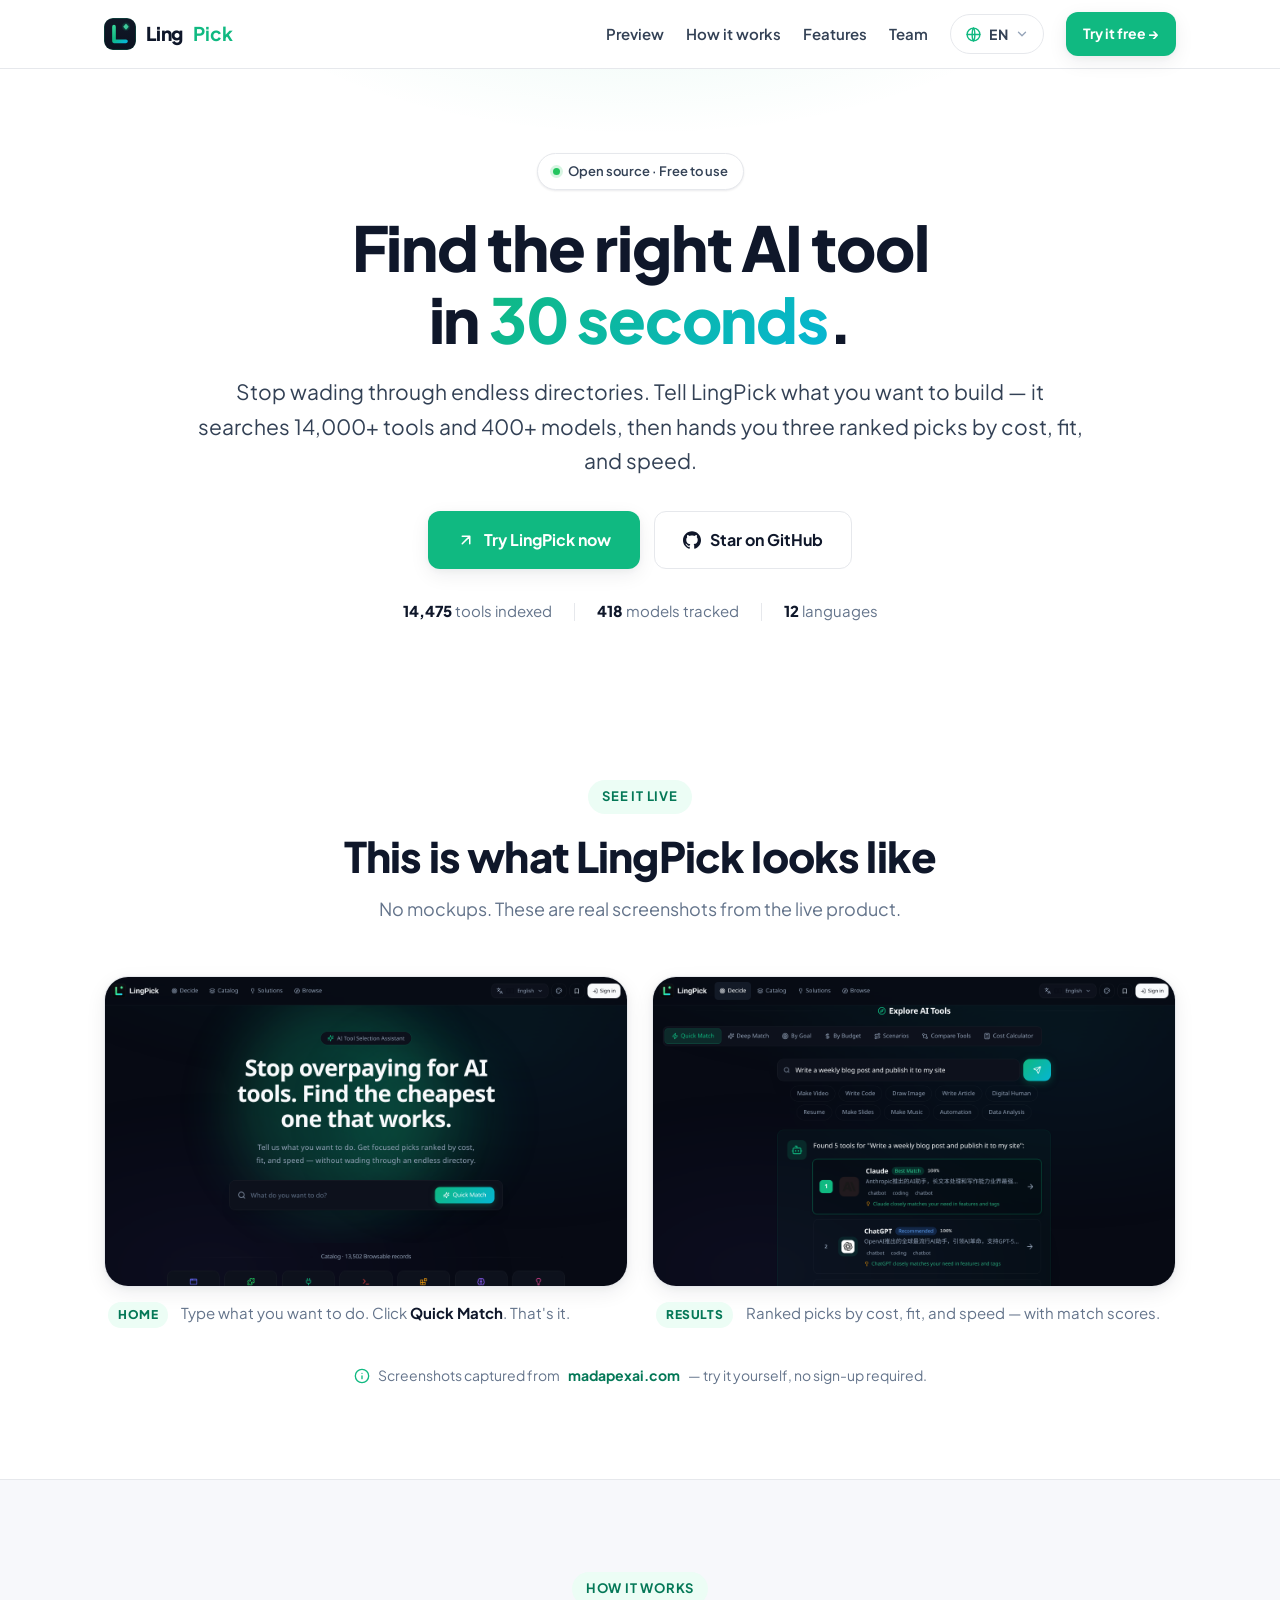
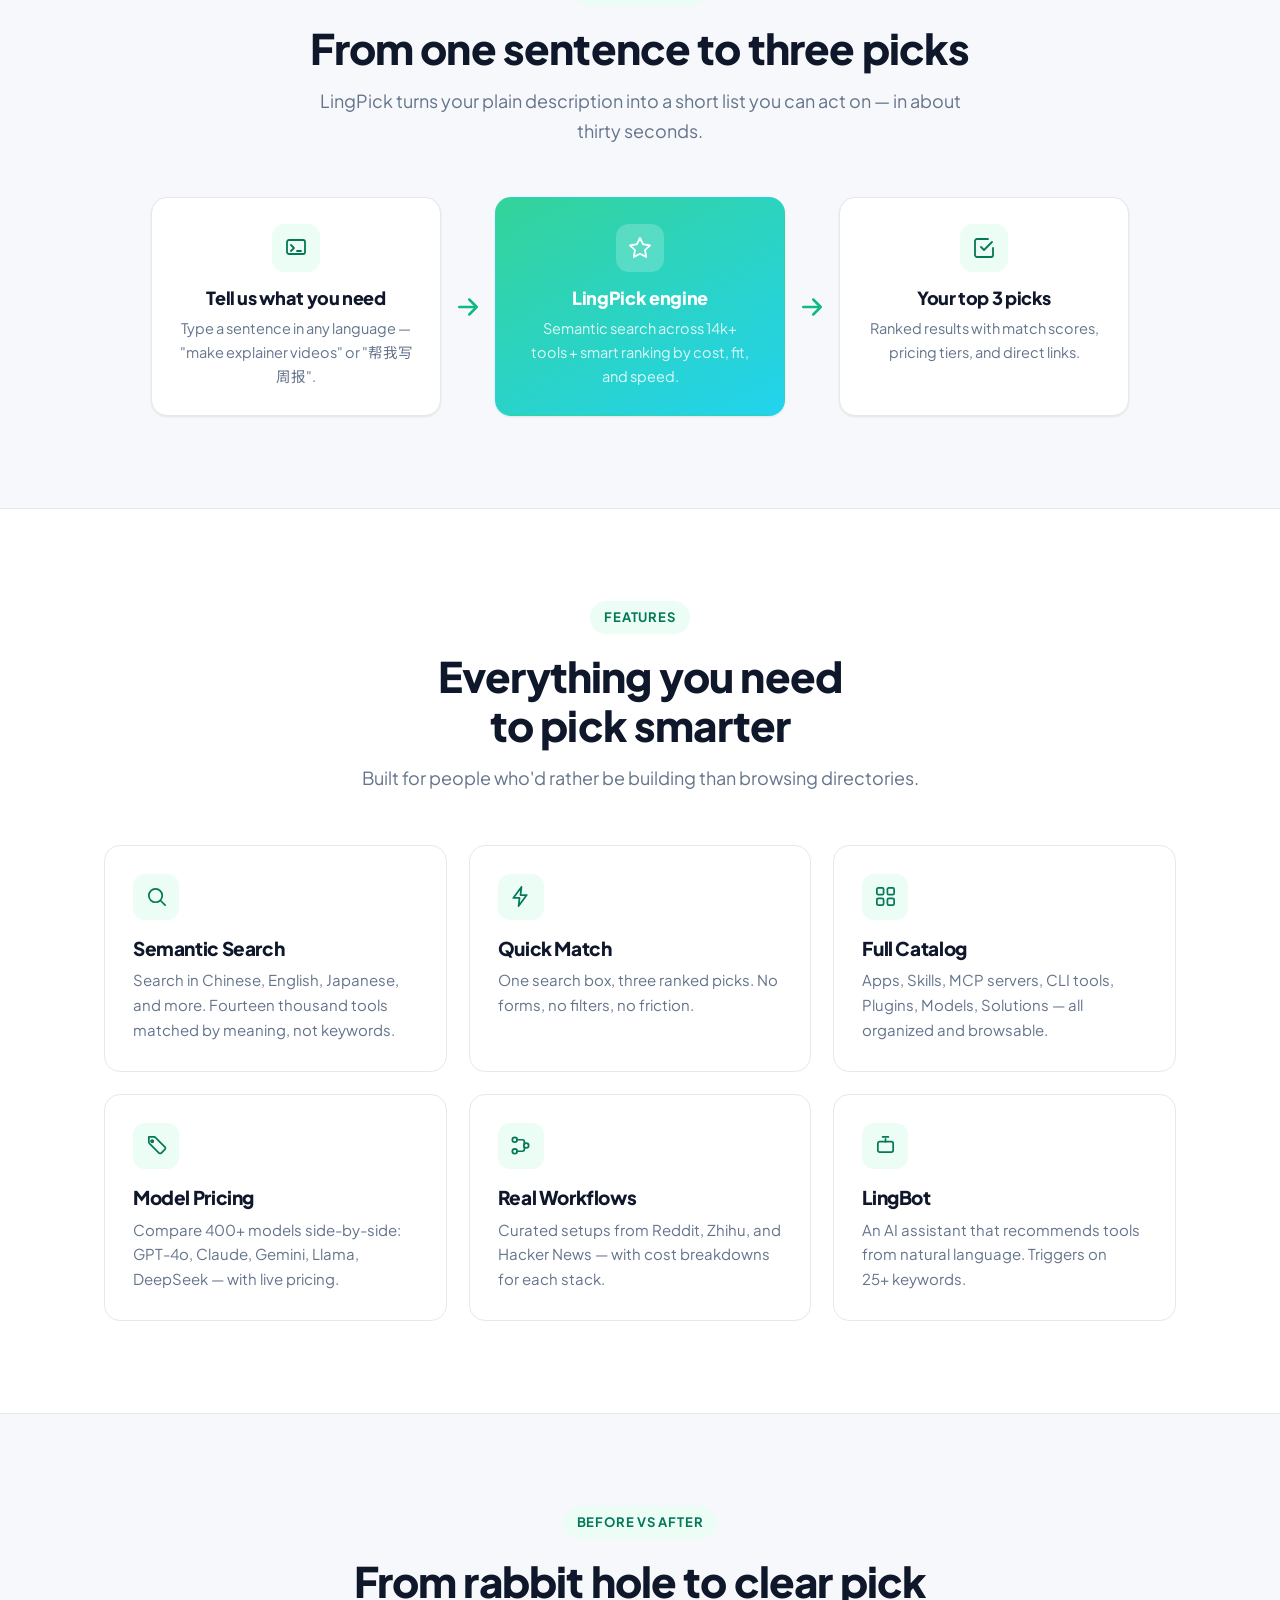
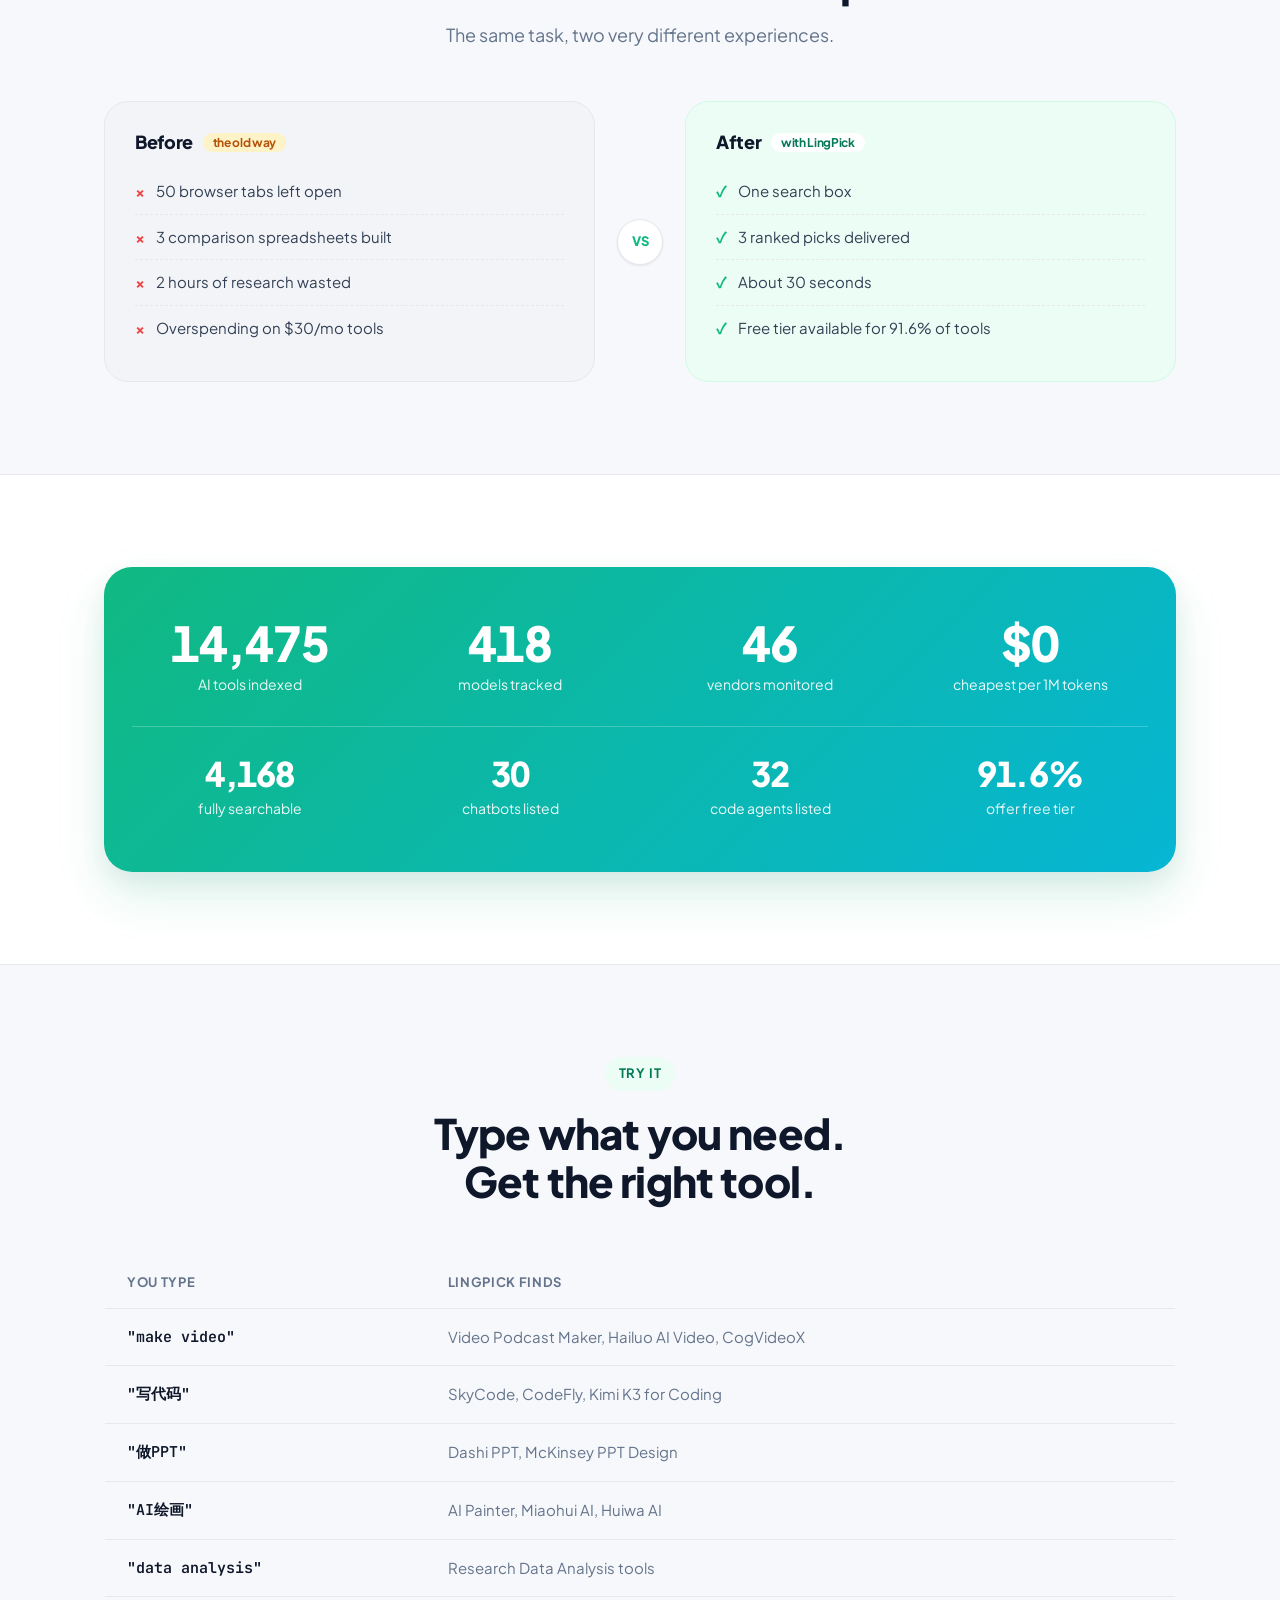
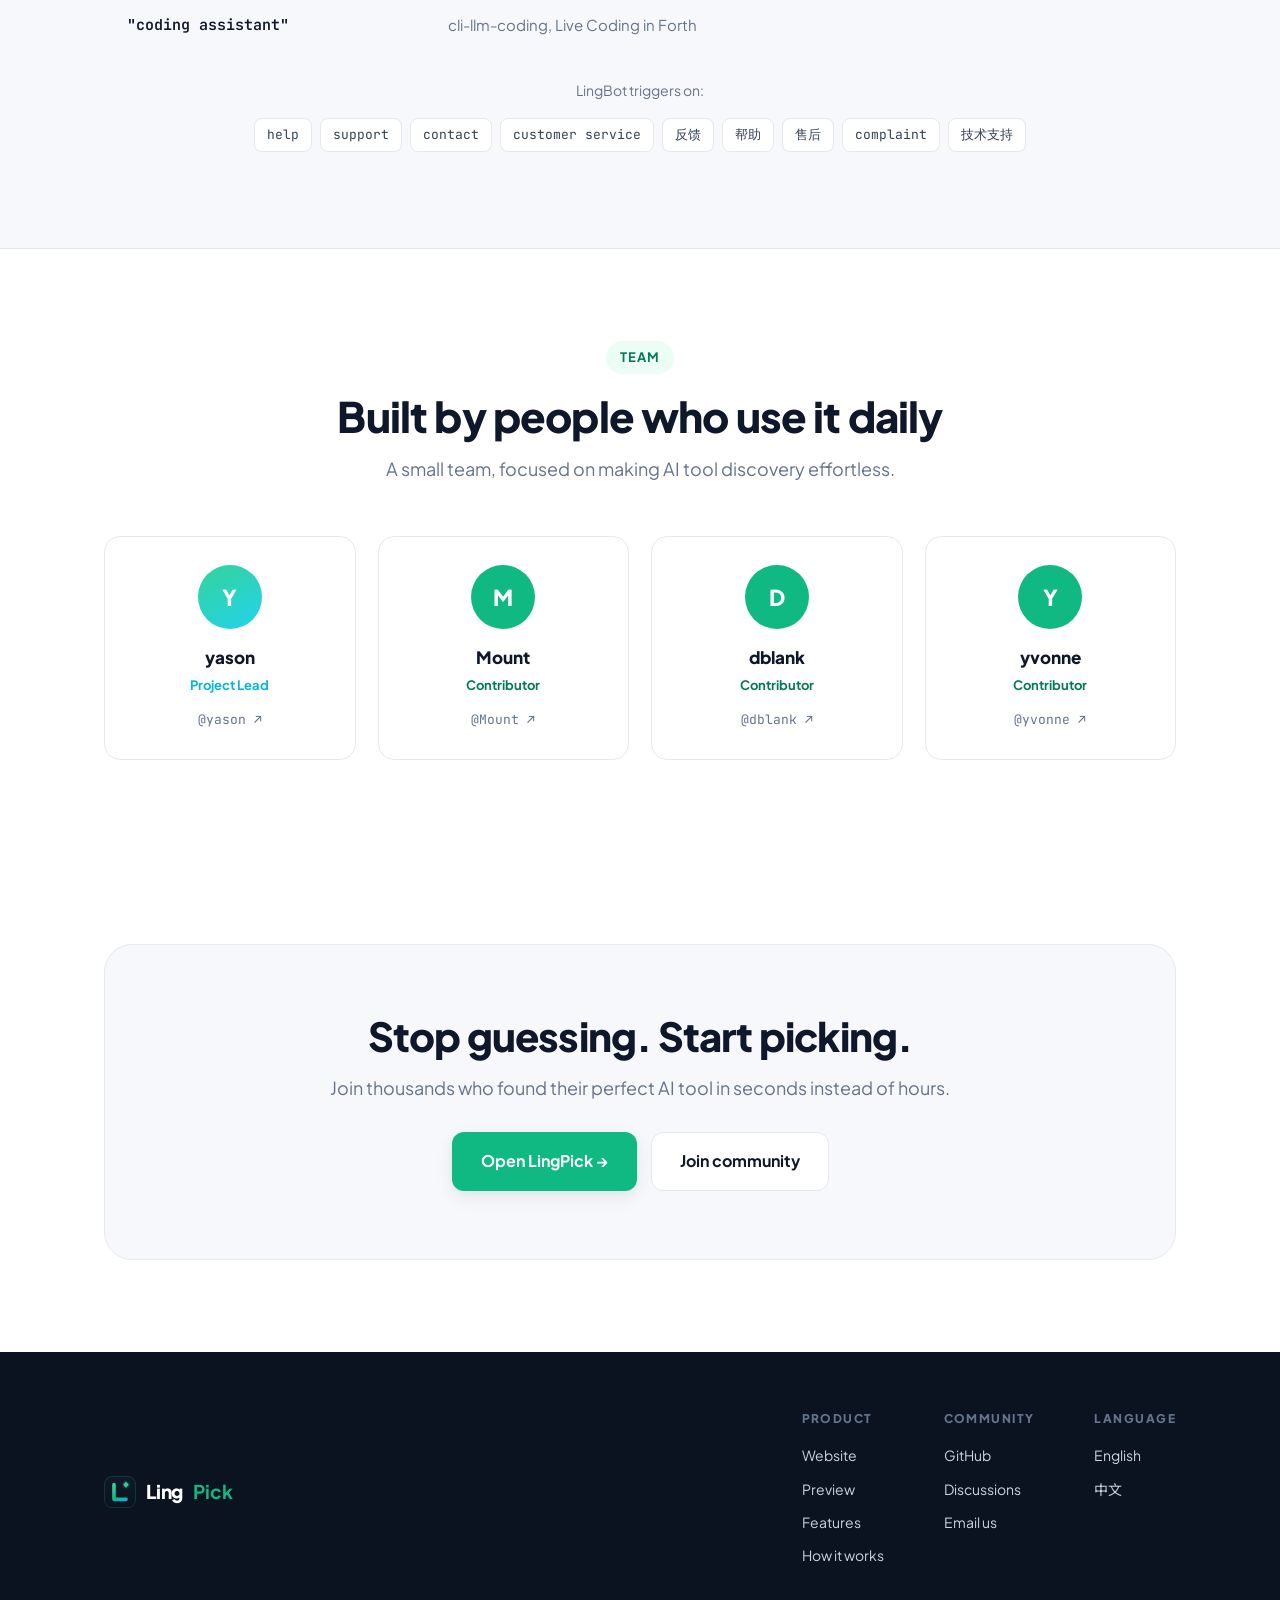
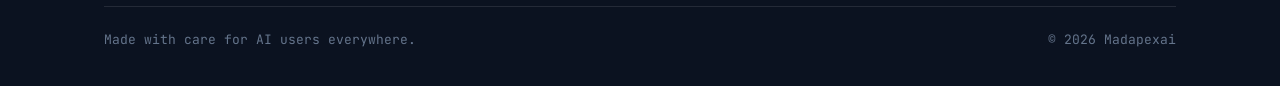
==== commit c42664d2: "Compact lang switch (EN/中), flex-shrink brand to prevent overlap" ====
--- a/index.html
+++ b/index.html
@@ -46,7 +46,7 @@
         <div class="lang-wrap">
           <button class="lang-btn" type="button" aria-haspopup="true" aria-expanded="false" aria-label="Switch language">
             <svg class="globe" viewBox="0 0 24 24" fill="none" stroke="currentColor" stroke-width="2" stroke-linecap="round" stroke-linejoin="round" aria-hidden="true"><circle cx="12" cy="12" r="9"/><path d="M3 12h18M12 3c2.5 2.7 2.5 15.3 0 18M12 3c-2.5 2.7-2.5 15.3 0 18"/></svg>
-            <span class="label">English</span>
+            <span class="label">EN</span>
             <svg class="chev" viewBox="0 0 24 24" fill="none" stroke="currentColor" stroke-width="2.2" stroke-linecap="round" stroke-linejoin="round" aria-hidden="true"><path d="M6 9l6 6 6-6"/></svg>
           </button>
           <div class="lang-menu" role="menu">
--- a/assets/css/style.css
+++ b/assets/css/style.css
@@ -81,7 +81,7 @@
   backdrop-filter: saturate(180%) blur(12px); border-bottom: 1px solid var(--line); }
 .nav-inner { display: flex; align-items: center; justify-content: space-between; height: 68px; gap: 16px; }
 .brand { display: flex; align-items: center; gap: 10px; font-weight: 800; font-size: 19px;
-  color: var(--ink); letter-spacing: -.01em; }
+  color: var(--ink); letter-spacing: -.01em; flex-shrink: 0; }
 .brand img { width: 32px; height: 32px; border-radius: 9px; }
 .brand b { color: var(--accent); }
 .nav-links { display: flex; align-items: center; gap: 22px; }
@@ -89,7 +89,8 @@
 .nav-links a.link:hover { color: var(--accent); }
 
 /* language switch — elegant dropdown */
-.lang-wrap { position: relative; display: inline-flex; }
+.lang-wrap { position: relative; display: inline-flex; flex-shrink: 0; }
+.lang-btn .label { font-weight: 700; letter-spacing: .02em; }
 .lang-btn { display: inline-flex; align-items: center; gap: 7px; height: 40px; padding: 0 14px;
   background: #fff; border: 1px solid var(--line); border-radius: 999px; color: var(--ink-2);
   font-family: var(--font); font-weight: 600; font-size: 14px; cursor: pointer;
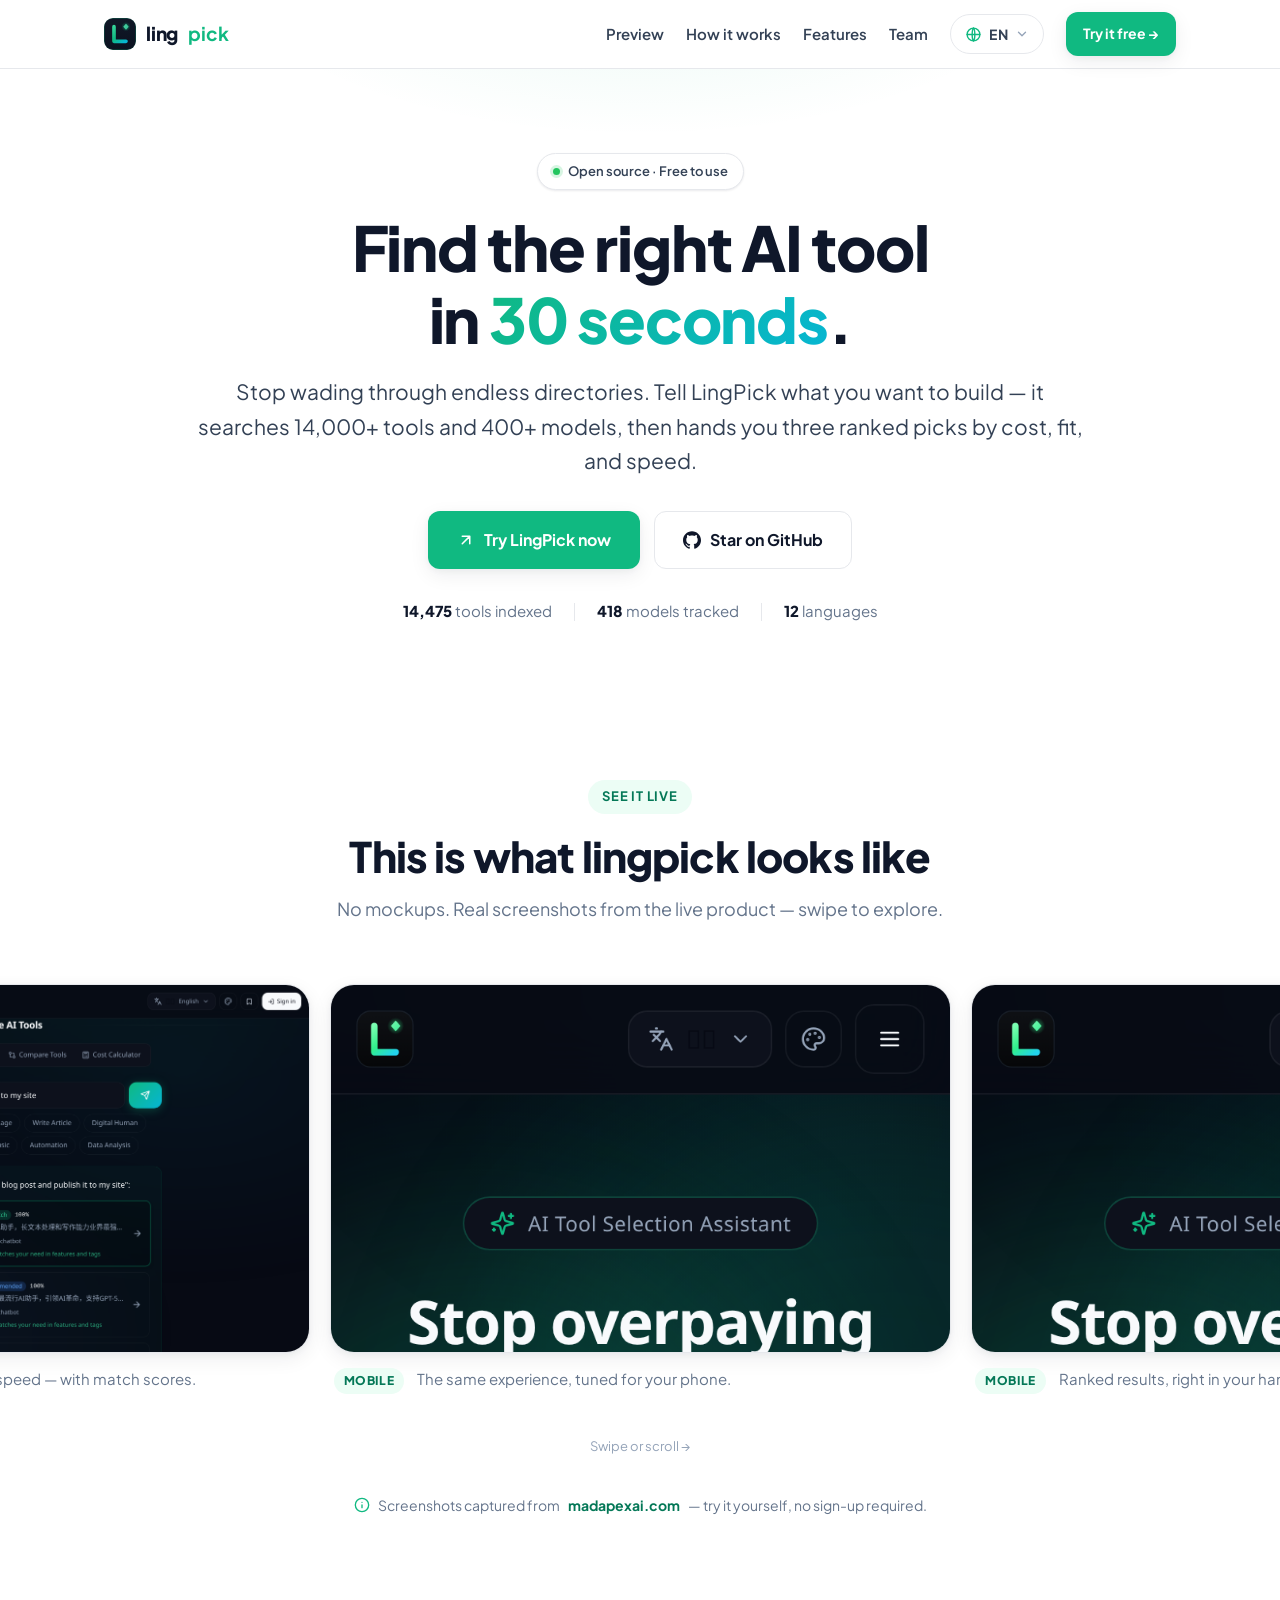
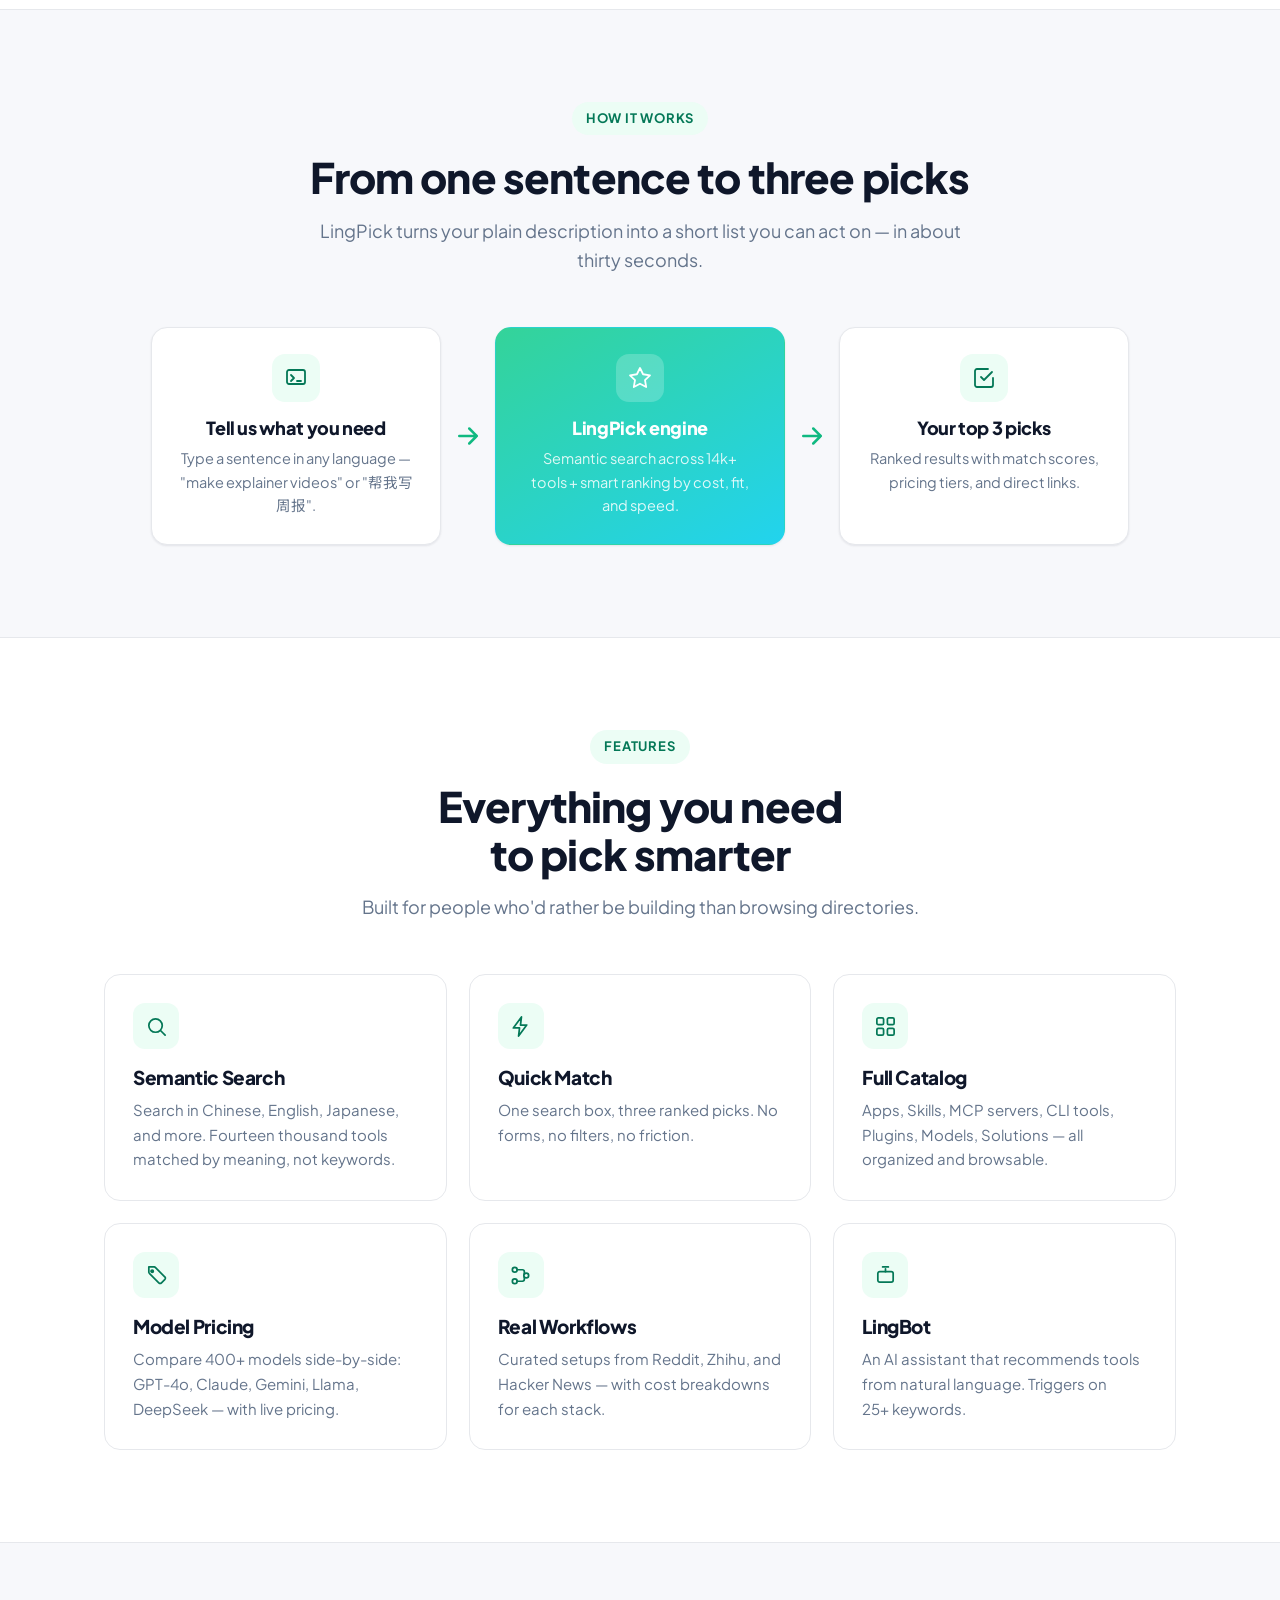
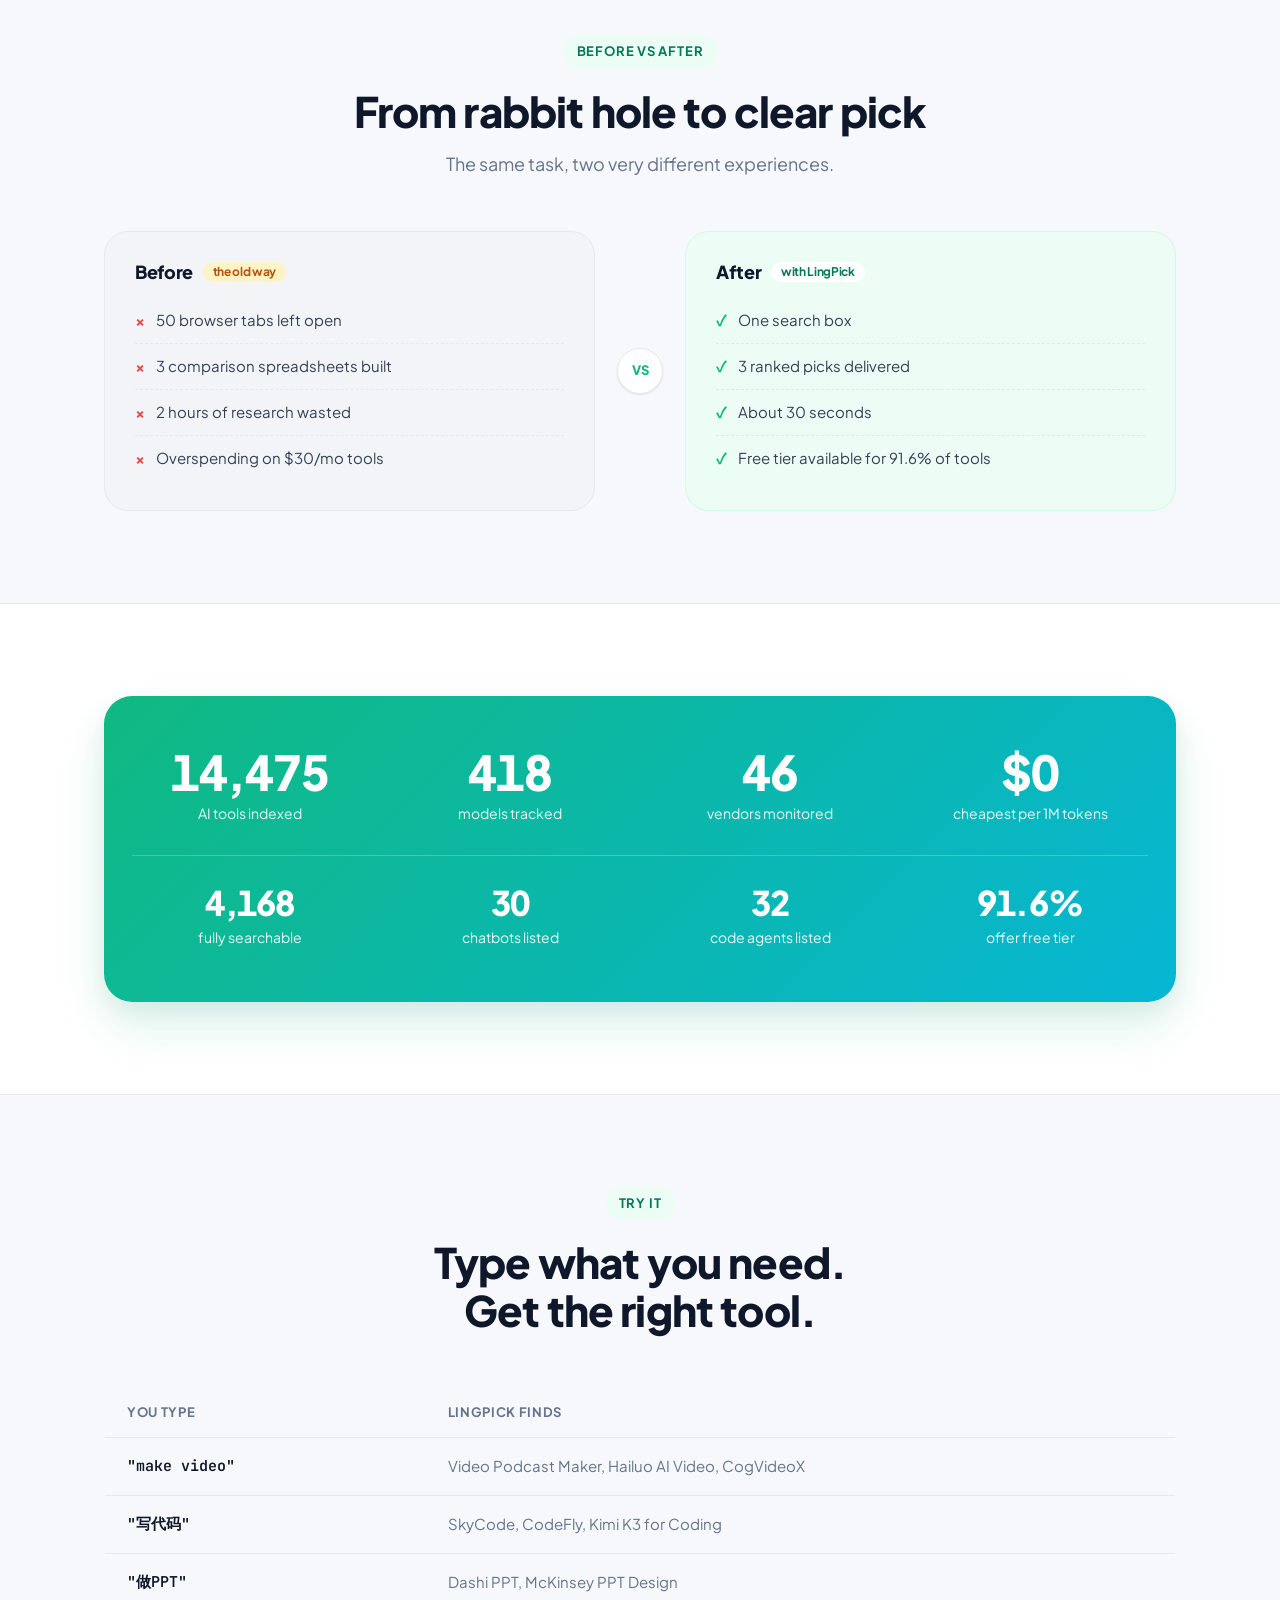
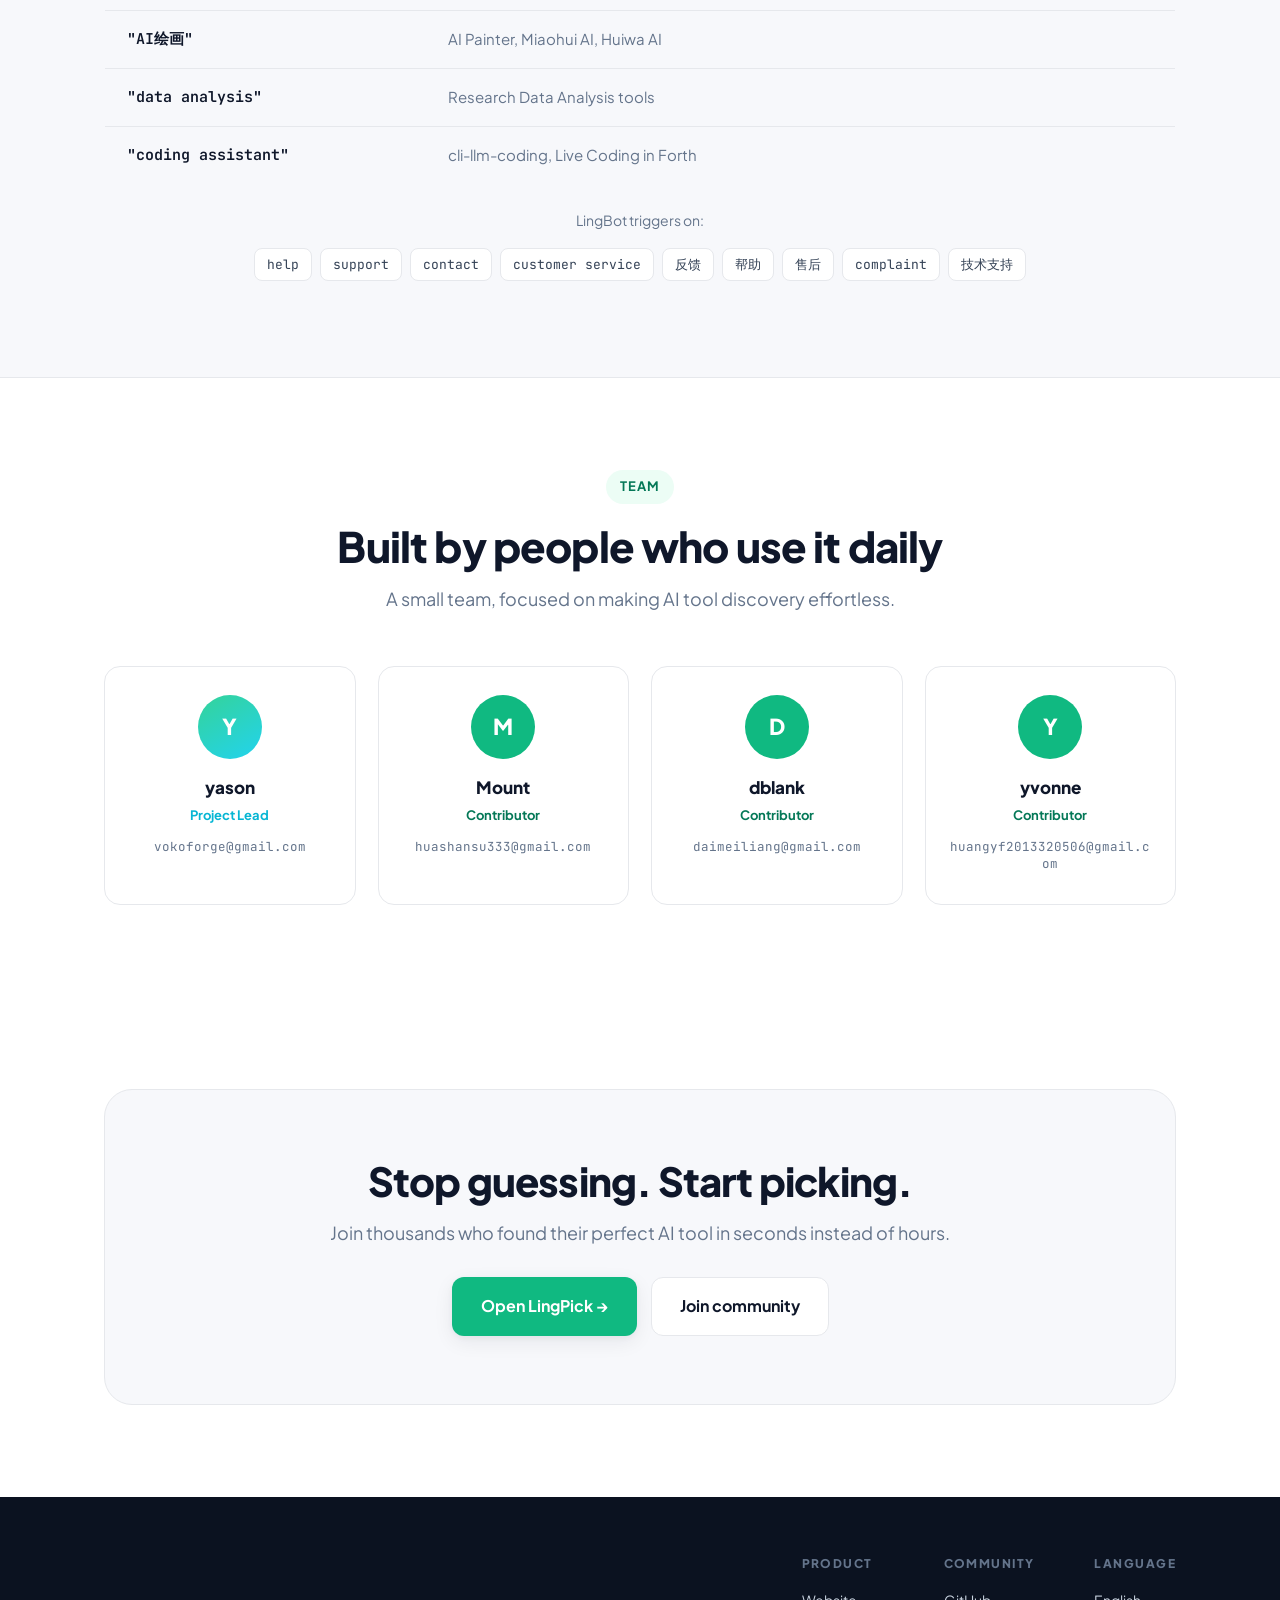
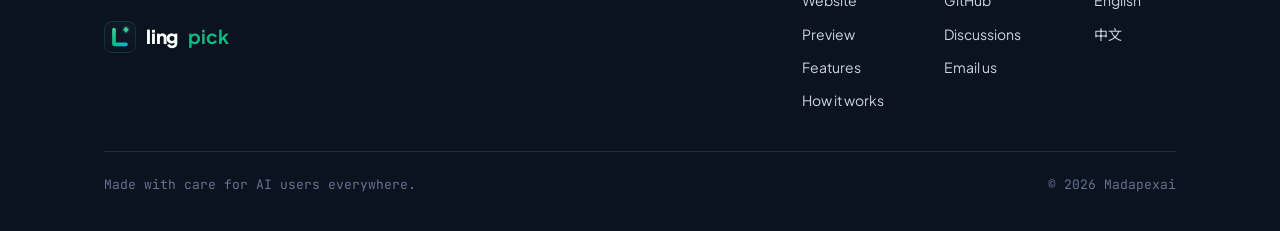
==== commit cfe8eb33: "Team links → email (yason/Mount/dblank/yvonne), brand lingpick lowercase, showcase → H5 scroll galle" ====
--- a/index.html
+++ b/index.html
@@ -34,9 +34,9 @@
   <!-- Nav -->
   <header class="nav">
     <div class="container nav-inner">
-      <a class="brand" href="./index.html" aria-label="LingPick home">
+      <a class="brand" href="./index.html" aria-label="lingpick home">
         <img src="./assets/img/logo.svg" alt="" width="32" height="32" aria-hidden="true" />
-        Ling<b>Pick</b>
+        ling<b>pick</b>
       </a>
       <nav class="nav-links" aria-label="Primary navigation">
         <a class="link" href="#showcase">Preview</a>
@@ -89,34 +89,57 @@
       </div>
     </section>
 
-    <!-- ===== PRODUCT SHOWCASE (real screenshots) ===== -->
+    <!-- ===== PRODUCT SHOWCASE (real screenshots — H5 scroll gallery) ===== -->
     <section id="showcase" class="showcase">
       <div class="container">
         <div class="section-head reveal">
           <span class="eyebrow">See it live</span>
-          <h2>This is what LingPick looks like</h2>
-          <p>No mockups. These are real screenshots from the live product.</p>
-        </div>
-        <div class="showcase-grid reveal">
-          <figure class="shot-card">
+          <h2>This is what lingpick looks like</h2>
+          <p>No mockups. Real screenshots from the live product — swipe to explore.</p>
+        </div>
+      </div>
+      <div class="shot-scroll reveal" id="shotScroll">
+        <div class="shot-track">
+          <figure class="shot-slide">
             <div class="shot-frame">
-              <img src="./assets/img/product-hero.png" alt="LingPick homepage showing Quick Match search bar and catalog categories" loading="lazy" width="1280" height="900" />
+              <img src="./assets/img/product-hero.png" alt="lingpick homepage with Quick Match search bar and catalog categories" loading="lazy" width="1280" height="900" />
             </div>
             <figcaption>
               <span class="cap-label">Home</span>
               Type what you want to do. Click <strong>Quick Match</strong>. That's it.
             </figcaption>
           </figure>
-          <figure class="shot-card">
+          <figure class="shot-slide">
             <div class="shot-frame">
-              <img src="./assets/img/product-results.png" alt="LingPick results page showing Claude as Best Match, ChatGPT and Jasper AI as recommended tools" loading="lazy" width="1280" height="900" />
+              <img src="./assets/img/product-results.png" alt="lingpick results showing Claude as Best Match, ChatGPT and Jasper AI recommended" loading="lazy" width="1280" height="900" />
             </div>
             <figcaption>
               <span class="cap-label">Results</span>
               Ranked picks by cost, fit, and speed — with match scores.
             </figcaption>
           </figure>
-        </div>
+          <figure class="shot-slide">
+            <div class="shot-frame">
+              <img src="./assets/img/product-hero-mobile.png" alt="lingpick mobile home (H5)" loading="lazy" width="390" height="844" />
+            </div>
+            <figcaption>
+              <span class="cap-label">Mobile</span>
+              The same experience, tuned for your phone.
+            </figcaption>
+          </figure>
+          <figure class="shot-slide">
+            <div class="shot-frame">
+              <img src="./assets/img/product-results-mobile.png" alt="lingpick mobile results (H5)" loading="lazy" width="390" height="844" />
+            </div>
+            <figcaption>
+              <span class="cap-label">Mobile</span>
+              Ranked results, right in your hand.
+            </figcaption>
+          </figure>
+        </div>
+      </div>
+      <div class="container">
+        <p class="scroll-hint reveal">Swipe or scroll →</p>
         <p class="showcase-note reveal">
           <svg width="16" height="16" viewBox="0 0 24 24" fill="none" stroke="currentColor" stroke-width="2" stroke-linecap="round" stroke-linejoin="round" aria-hidden="true"><circle cx="12" cy="12" r="10"/><path d="M12 16v-4M12 8h.01"/></svg>
           Screenshots captured from <a href="https://madapexai.com" target="_blank" rel="noopener">madapexai.com</a> — try it yourself, no sign-up required.
@@ -296,25 +319,25 @@
             <div class="avatar" aria-hidden="true">Y</div>
             <div class="name">yason</div>
             <div class="role">Project Lead</div>
-            <a class="gh" href="https://github.com/yason" target="_blank" rel="noopener noreferrer">@yason ↗</a>
+            <a class="gh" href="mailto:vokoforge@gmail.com">vokoforge@gmail.com</a>
           </div>
           <div class="member">
             <div class="avatar" aria-hidden="true">M</div>
             <div class="name">Mount</div>
             <div class="role">Contributor</div>
-            <a class="gh" href="https://github.com/Mount" target="_blank" rel="noopener noreferrer">@Mount ↗</a>
+            <a class="gh" href="mailto:huashansu333@gmail.com">huashansu333@gmail.com</a>
           </div>
           <div class="member">
             <div class="avatar" aria-hidden="true">D</div>
             <div class="name">dblank</div>
             <div class="role">Contributor</div>
-            <a class="gh" href="https://github.com/dblank" target="_blank" rel="noopener noreferrer">@dblank ↗</a>
+            <a class="gh" href="mailto:daimeiliang@gmail.com">daimeiliang@gmail.com</a>
           </div>
           <div class="member">
             <div class="avatar" aria-hidden="true">Y</div>
             <div class="name">yvonne</div>
             <div class="role">Contributor</div>
-            <a class="gh" href="https://github.com/yvonne" target="_blank" rel="noopener noreferrer">@yvonne ↗</a>
+            <a class="gh" href="mailto:huangyf2013320506@gmail.com">huangyf2013320506@gmail.com</a>
           </div>
         </div>
       </div>
@@ -340,7 +363,7 @@
   <footer class="footer">
     <div class="container">
       <div class="footer-top">
-        <a class="brand" href="./index.html"><img src="./assets/img/logo.svg" alt="" width="28" height="28" aria-hidden="true" /> Ling<b>Pick</b></a>
+        <a class="brand" href="./index.html"><img src="./assets/img/logo.svg" alt="" width="28" height="28" aria-hidden="true" /> ling<b>pick</b></a>
         <div class="footer-cols">
           <div class="fcol">
             <h4>Product</h4>
--- a/assets/css/style.css
+++ b/assets/css/style.css
@@ -144,19 +144,25 @@
 .hero-stats strong { color: var(--ink); font-weight: 800; }
 .hero-stats .sep { width: 1px; height: 18px; background: var(--line); align-self: center; }
 
-/* ---------- Showcase (real screenshots) ---------- */
+/* ---------- Showcase (real screenshots) — H5 scroll gallery ---------- */
 .showcase { padding: 92px 0; }
-.showcase-grid { display: grid; grid-template-columns: repeat(2, 1fr); gap: 24px; }
-.shot-card { margin: 0; }
+.shot-scroll { margin-top: 8px; }
+.shot-track { display: flex; gap: 20px; overflow-x: auto; scroll-snap-type: x mandatory;
+  padding: 8px max(24px, calc((100vw - var(--maxw)) / 2 + 24px)) 26px;
+  scrollbar-width: none; -webkit-overflow-scrolling: touch; scroll-behavior: smooth; }
+.shot-track::-webkit-scrollbar { display: none; }
+.shot-slide { flex: 0 0 86%; max-width: 780px; scroll-snap-align: center; margin: 0; }
 .shot-frame { border: 1px solid var(--line); border-radius: var(--radius-lg); overflow: hidden;
   background: #fff; box-shadow: var(--shadow-md); transition: transform .25s ease, box-shadow .3s ease; }
 .shot-frame:hover { transform: translateY(-4px); box-shadow: var(--shadow-lg); }
 .shot-frame img { width: 100%; height: auto; aspect-ratio: 1280 / 760; object-fit: cover; object-position: top; display: block; }
-.shot-card figcaption { margin-top: 14px; font-size: 15px; color: var(--muted); padding: 0 4px; }
-.shot-card figcaption .cap-label { display: inline-block; font-size: 12px; font-weight: 800; letter-spacing: .05em;
+.shot-slide figcaption { margin-top: 14px; font-size: 15px; color: var(--muted); padding: 0 4px; }
+.shot-slide figcaption .cap-label { display: inline-block; font-size: 12px; font-weight: 800; letter-spacing: .05em;
   text-transform: uppercase; color: var(--accent-700); background: var(--accent-50); padding: 3px 10px;
   border-radius: 999px; margin-right: 10px; }
-.shot-card figcaption strong { color: var(--ink); }
+.shot-slide figcaption strong { color: var(--ink); }
+.scroll-hint { text-align: center; margin-top: 16px; font-size: 13px; color: var(--muted-2); }
+@media (min-width: 920px) { .shot-slide { flex: 0 0 58%; } }
 .showcase-note { margin-top: 36px; text-align: center; font-size: 14px; color: var(--muted);
   display: flex; align-items: center; justify-content: center; gap: 8px; }
 .showcase-note svg { color: var(--accent); flex: 0 0 auto; }
@@ -245,8 +251,8 @@
 .member .name { font-size: 17px; font-weight: 800; color: var(--ink); }
 .member .role { font-size: 13px; font-weight: 700; color: var(--accent-700); margin-top: 4px; }
 .member.lead .role { color: var(--cyan); }
-.member .gh { display: inline-flex; align-items: center; gap: 5px; margin-top: 12px;
-  font-size: 13px; color: var(--muted); font-family: var(--mono); }
+.member .gh { display: inline-block; margin-top: 12px; font-size: 12.5px; color: var(--muted);
+  font-family: var(--mono); word-break: break-all; line-height: 1.4; }
 .member .gh:hover { color: var(--accent-700); }
 
 /* ---------- CTA ---------- */
@@ -281,7 +287,6 @@
   .nav-links a.link { display: none; }
   .features-grid { grid-template-columns: repeat(2, 1fr); }
   .team-grid { grid-template-columns: repeat(2, 1fr); }
-  .showcase-grid { grid-template-columns: 1fr; }
   .stats-row, .stats-row-sm { grid-template-columns: repeat(2, 1fr); row-gap: 28px; }
   .pipe-node { width: 100%; max-width: 360px; }
   .pipe-arrow { transform: rotate(90deg); padding: 6px 0; }
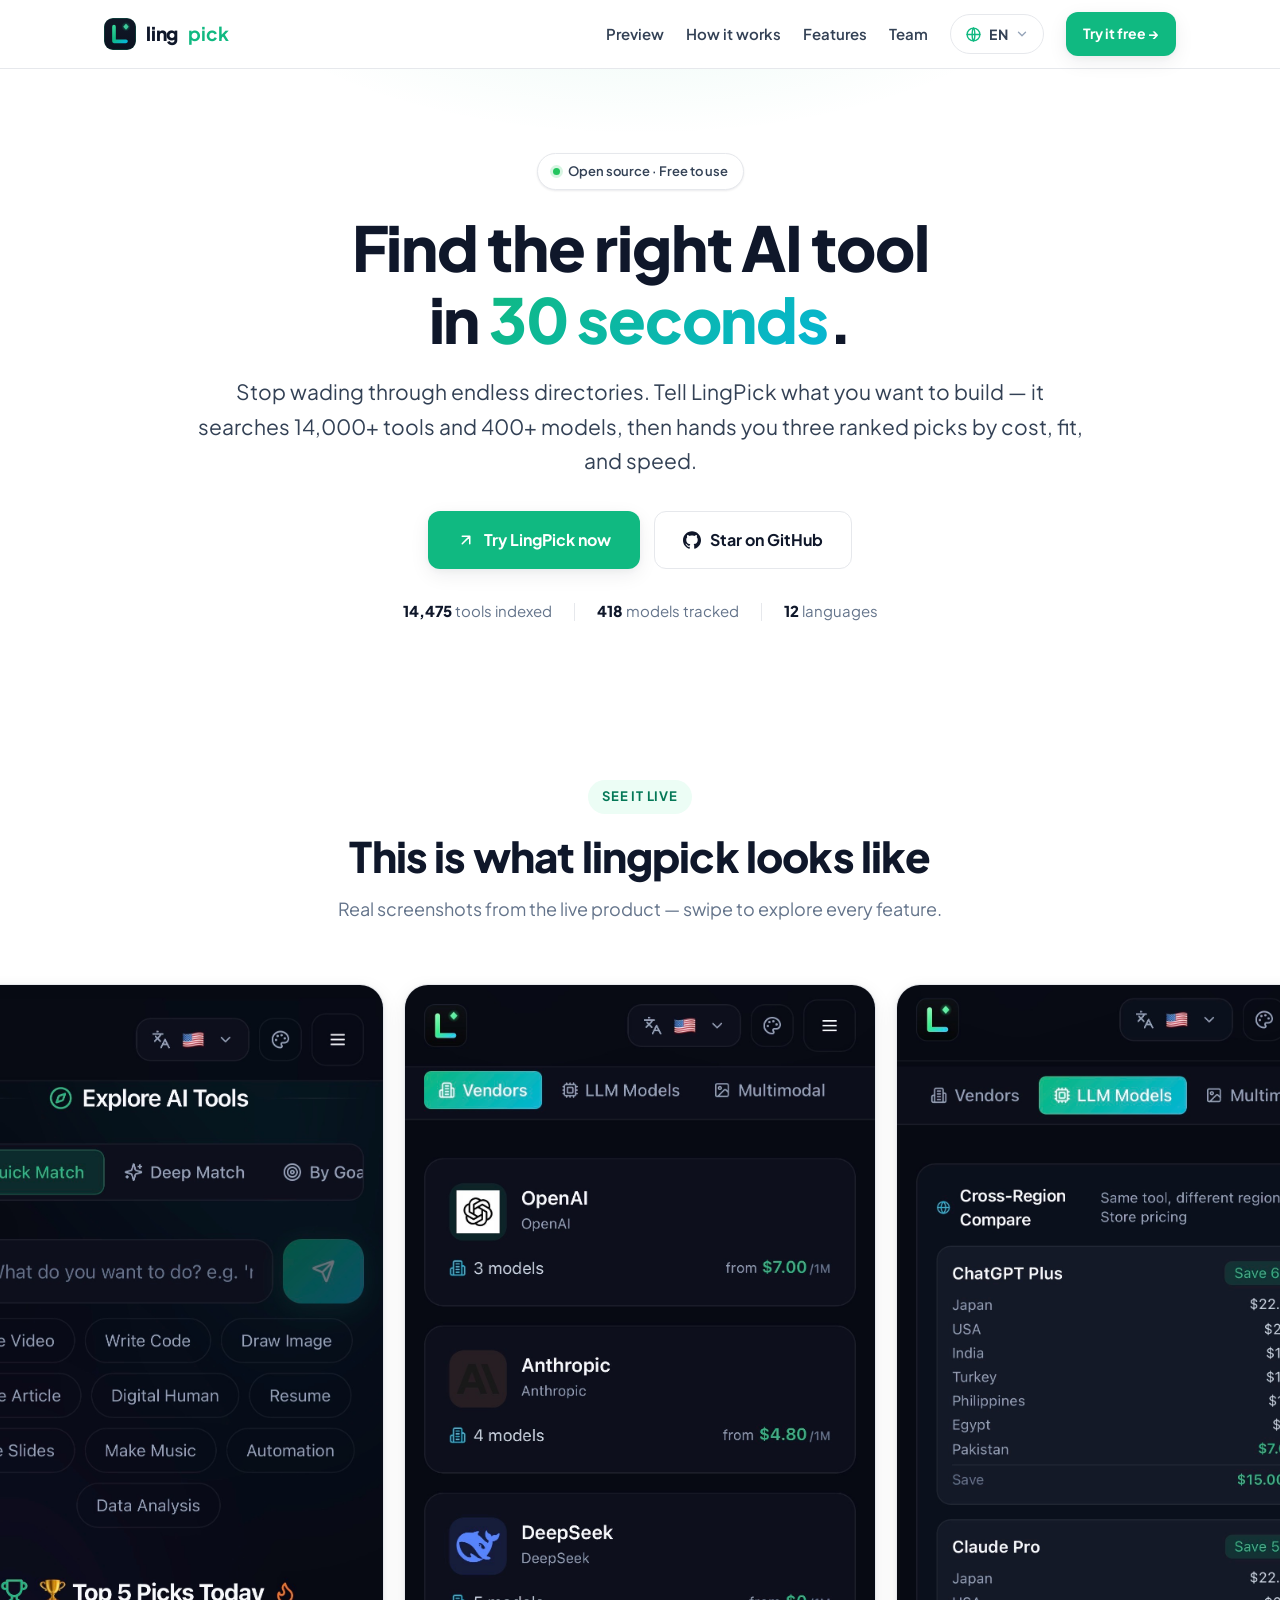
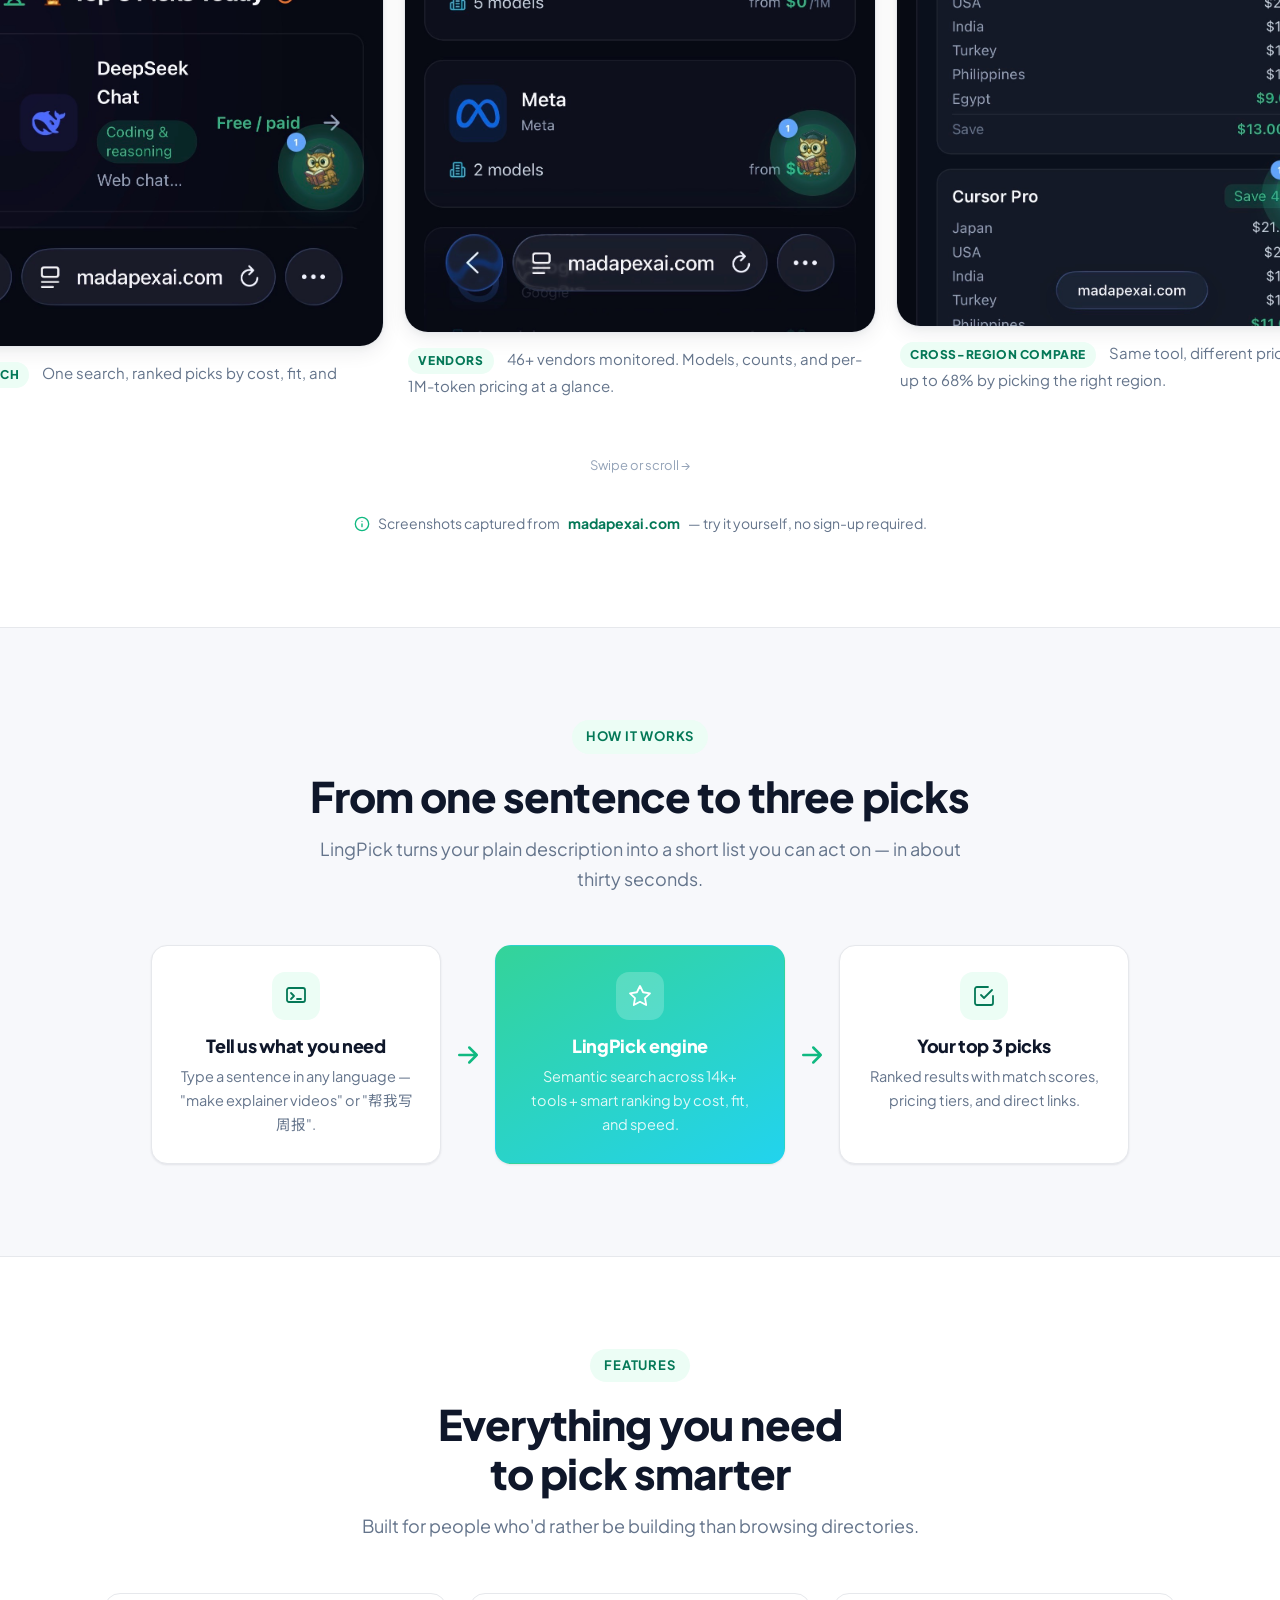
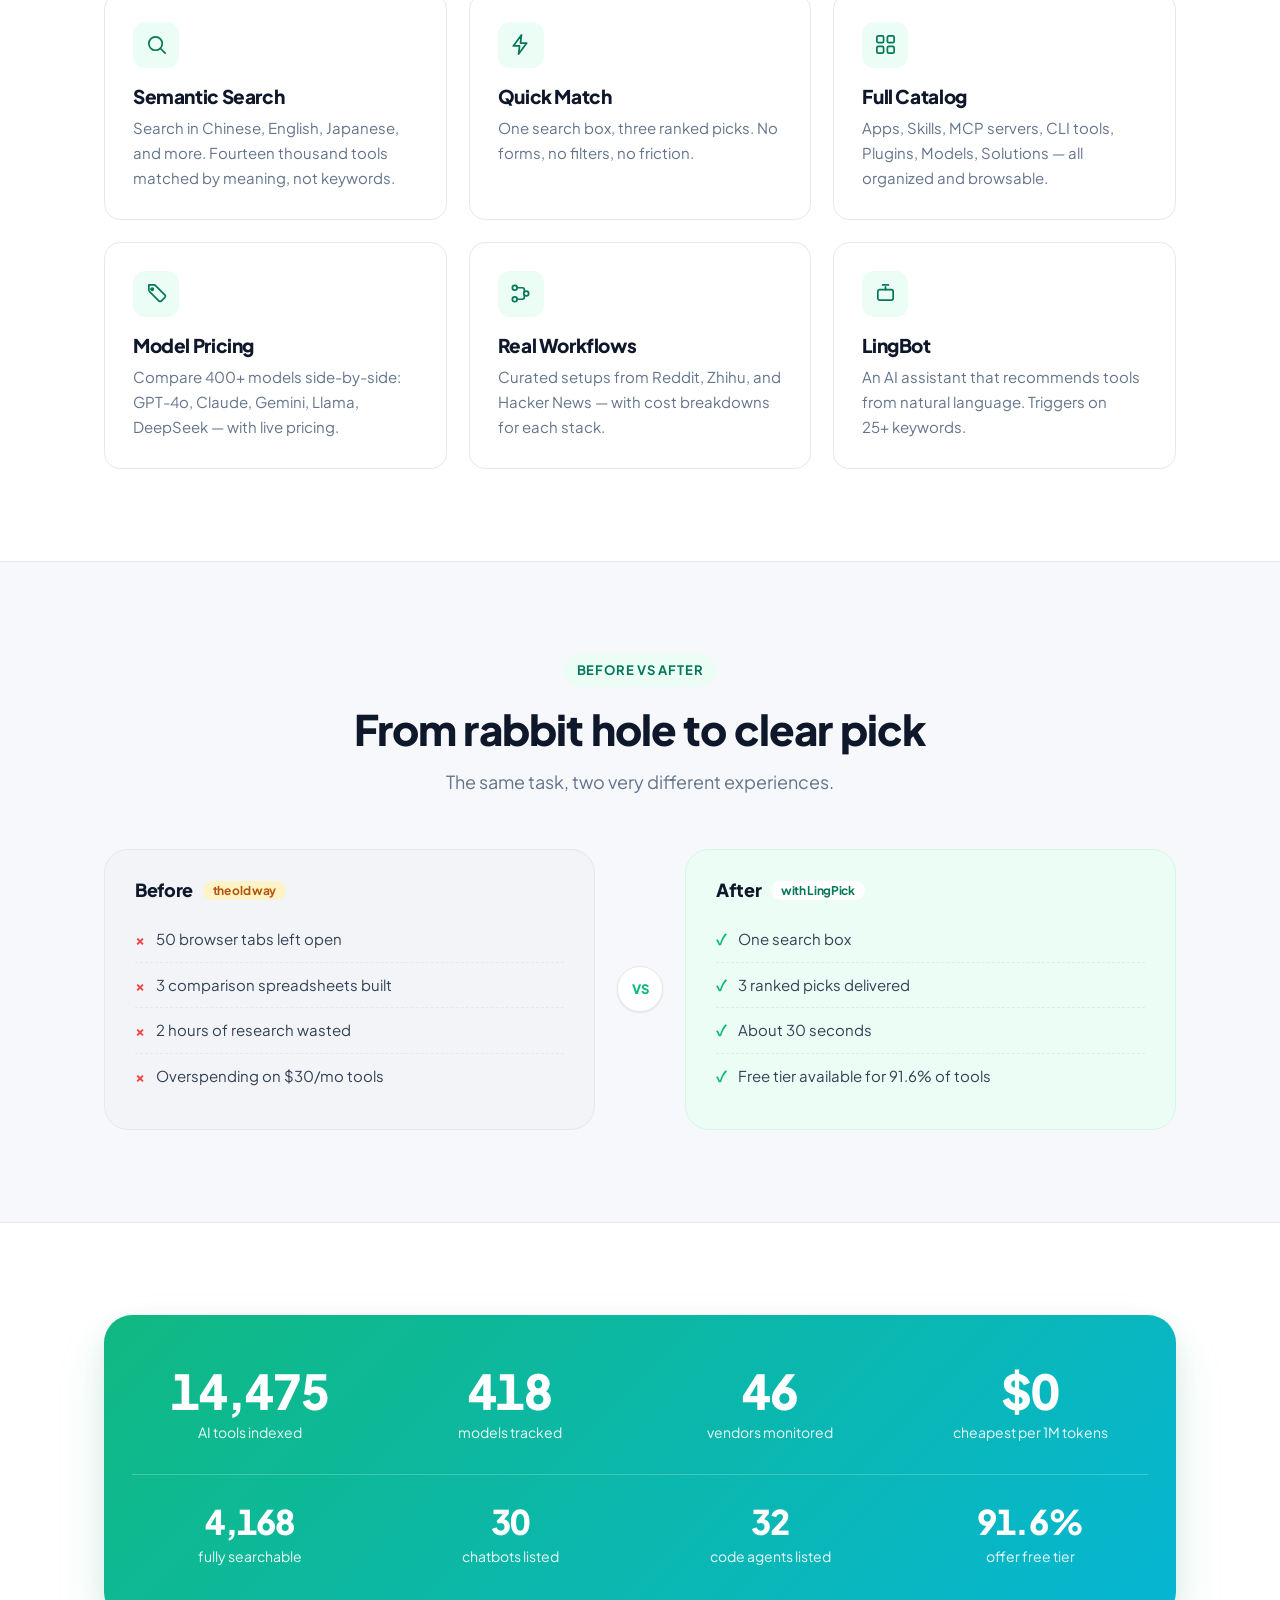
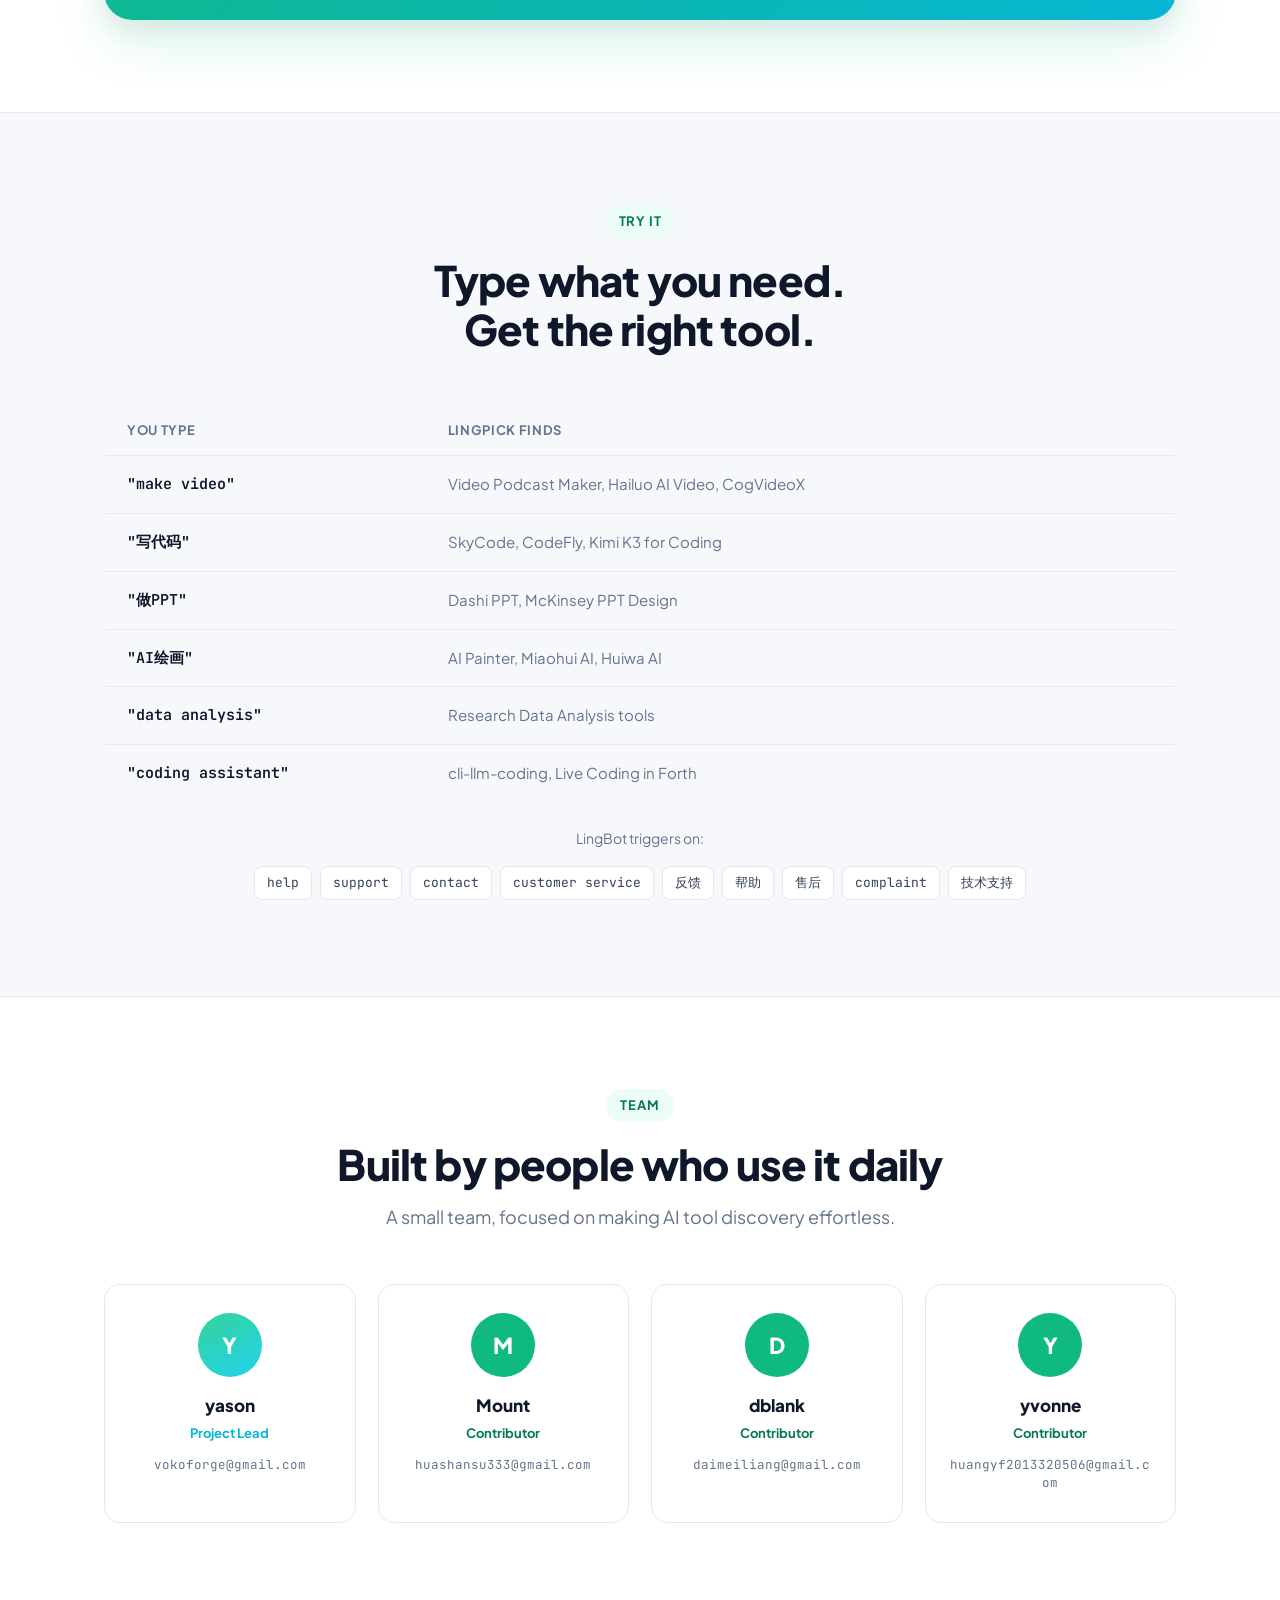
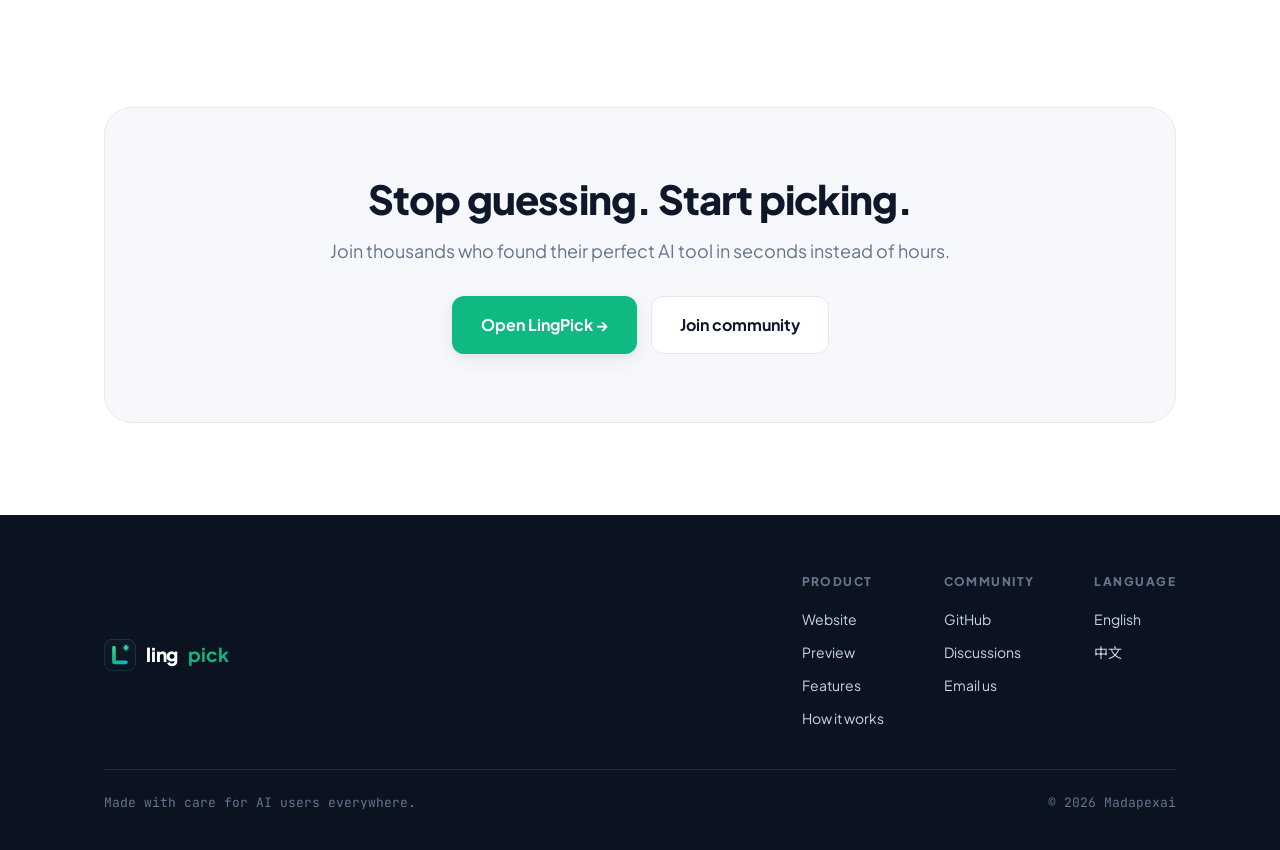
==== commit 3b3e532e: "Replace showcase screenshots with 5 WeChat article gallery images (hero/match/vendors/compare/commun" ====
--- a/index.html
+++ b/index.html
@@ -14,12 +14,12 @@
   <meta property="og:title" content="LingPick — The AI Tool Decision Engine" />
   <meta property="og:description" content="14,000+ AI tools. 30 seconds. Your perfect match. Find the right AI tool without the research rabbit hole." />
   <meta property="og:url" content="https://madapexai.github.io/lingpick/" />
-  <meta property="og:image" content="https://madapexai.github.io/lingpick/assets/img/product-hero.png" />
+  <meta property="og:image" content="https://madapexai.github.io/lingpick/assets/img/gallery-hero.jpg" />
   <meta property="og:locale" content="en_US" />
   <meta name="twitter:card" content="summary_large_image" />
   <meta name="twitter:title" content="LingPick — The AI Tool Decision Engine" />
   <meta name="twitter:description" content="14,000+ AI tools. 30 seconds. Your perfect match." />
-  <meta name="twitter:image" content="https://madapexai.github.io/lingpick/assets/img/product-hero.png" />
+  <meta name="twitter:image" content="https://madapexai.github.io/lingpick/assets/img/gallery-hero.jpg" />
   <link rel="canonical" href="https://madapexai.github.io/lingpick/" />
   <link rel="icon" type="image/svg+xml" href="./assets/img/logo.svg" />
 
@@ -89,51 +89,60 @@
       </div>
     </section>
 
-    <!-- ===== PRODUCT SHOWCASE (real screenshots — H5 scroll gallery) ===== -->
+    <!-- ===== PRODUCT SHOWCASE (H5 scroll gallery) ===== -->
     <section id="showcase" class="showcase">
       <div class="container">
         <div class="section-head reveal">
           <span class="eyebrow">See it live</span>
           <h2>This is what lingpick looks like</h2>
-          <p>No mockups. Real screenshots from the live product — swipe to explore.</p>
+          <p>Real screenshots from the live product — swipe to explore every feature.</p>
         </div>
       </div>
       <div class="shot-scroll reveal" id="shotScroll">
         <div class="shot-track">
           <figure class="shot-slide">
             <div class="shot-frame">
-              <img src="./assets/img/product-hero.png" alt="lingpick homepage with Quick Match search bar and catalog categories" loading="lazy" width="1280" height="900" />
+              <img src="./assets/img/gallery-hero.jpg" alt="lingpick home — AI Tool Selection Assistant, search bar and catalog categories" loading="lazy" width="1179" height="2403" />
             </div>
             <figcaption>
               <span class="cap-label">Home</span>
-              Type what you want to do. Click <strong>Quick Match</strong>. That's it.
+              Stop overpaying for AI tools. Find the cheapest one that works.
             </figcaption>
           </figure>
           <figure class="shot-slide">
             <div class="shot-frame">
-              <img src="./assets/img/product-results.png" alt="lingpick results showing Claude as Best Match, ChatGPT and Jasper AI recommended" loading="lazy" width="1280" height="900" />
+              <img src="./assets/img/gallery-match.jpg" alt="lingpick Quick Match results — Top 5 Picks Today with DeepSeek Chat as #1" loading="lazy" width="1179" height="2403" />
             </div>
             <figcaption>
-              <span class="cap-label">Results</span>
-              Ranked picks by cost, fit, and speed — with match scores.
+              <span class="cap-label">Quick Match</span>
+              One search, ranked picks by cost, fit, and speed.
             </figcaption>
           </figure>
           <figure class="shot-slide">
             <div class="shot-frame">
-              <img src="./assets/img/product-hero-mobile.png" alt="lingpick mobile home (H5)" loading="lazy" width="390" height="844" />
+              <img src="./assets/img/gallery-vendors.jpg" alt="lingpick Vendors page — OpenAI, Anthropic, DeepSeek, Meta with model counts and pricing" loading="lazy" width="1179" height="2403" />
             </div>
             <figcaption>
-              <span class="cap-label">Mobile</span>
-              The same experience, tuned for your phone.
+              <span class="cap-label">Vendors</span>
+              46+ vendors monitored. Models, counts, and per-1M-token pricing at a glance.
             </figcaption>
           </figure>
           <figure class="shot-slide">
             <div class="shot-frame">
-              <img src="./assets/img/product-results-mobile.png" alt="lingpick mobile results (H5)" loading="lazy" width="390" height="844" />
+              <img src="./assets/img/gallery-compare.jpg" alt="lingpick Cross-Region Compare — ChatGPT Plus, Claude Pro, Cursor Pro pricing across countries" loading="lazy" width="1179" height="2403" />
             </div>
             <figcaption>
-              <span class="cap-label">Mobile</span>
-              Ranked results, right in your hand.
+              <span class="cap-label">Cross-Region Compare</span>
+              Same tool, different prices. Save up to 68% by picking the right region.
+            </figcaption>
+          </figure>
+          <figure class="shot-slide">
+            <div class="shot-frame">
+              <img src="./assets/img/gallery-community.jpg" alt="lingpick Community-driven Solutions from Reddit, Zhihu, WeChat, Hacker News" loading="lazy" width="1179" height="2403" />
+            </div>
+            <figcaption>
+              <span class="cap-label">Community Solutions</span>
+              Real pain points from Reddit, Zhihu, WeChat — packaged into step-by-step workflows.
             </figcaption>
           </figure>
         </div>
--- a/assets/css/style.css
+++ b/assets/css/style.css
@@ -151,18 +151,18 @@
   padding: 8px max(24px, calc((100vw - var(--maxw)) / 2 + 24px)) 26px;
   scrollbar-width: none; -webkit-overflow-scrolling: touch; scroll-behavior: smooth; }
 .shot-track::-webkit-scrollbar { display: none; }
-.shot-slide { flex: 0 0 86%; max-width: 780px; scroll-snap-align: center; margin: 0; }
+.shot-slide { flex: 0 0 78%; max-width: 420px; scroll-snap-align: center; margin: 0; }
 .shot-frame { border: 1px solid var(--line); border-radius: var(--radius-lg); overflow: hidden;
   background: #fff; box-shadow: var(--shadow-md); transition: transform .25s ease, box-shadow .3s ease; }
 .shot-frame:hover { transform: translateY(-4px); box-shadow: var(--shadow-lg); }
-.shot-frame img { width: 100%; height: auto; aspect-ratio: 1280 / 760; object-fit: cover; object-position: top; display: block; }
+.shot-frame img { width: 100%; height: auto; display: block; }
 .shot-slide figcaption { margin-top: 14px; font-size: 15px; color: var(--muted); padding: 0 4px; }
 .shot-slide figcaption .cap-label { display: inline-block; font-size: 12px; font-weight: 800; letter-spacing: .05em;
   text-transform: uppercase; color: var(--accent-700); background: var(--accent-50); padding: 3px 10px;
   border-radius: 999px; margin-right: 10px; }
 .shot-slide figcaption strong { color: var(--ink); }
 .scroll-hint { text-align: center; margin-top: 16px; font-size: 13px; color: var(--muted-2); }
-@media (min-width: 920px) { .shot-slide { flex: 0 0 58%; } }
+@media (min-width: 920px) { .shot-slide { flex: 0 0 44%; max-width: 480px; } }
 .showcase-note { margin-top: 36px; text-align: center; font-size: 14px; color: var(--muted);
   display: flex; align-items: center; justify-content: center; gap: 8px; }
 .showcase-note svg { color: var(--accent); flex: 0 0 auto; }
